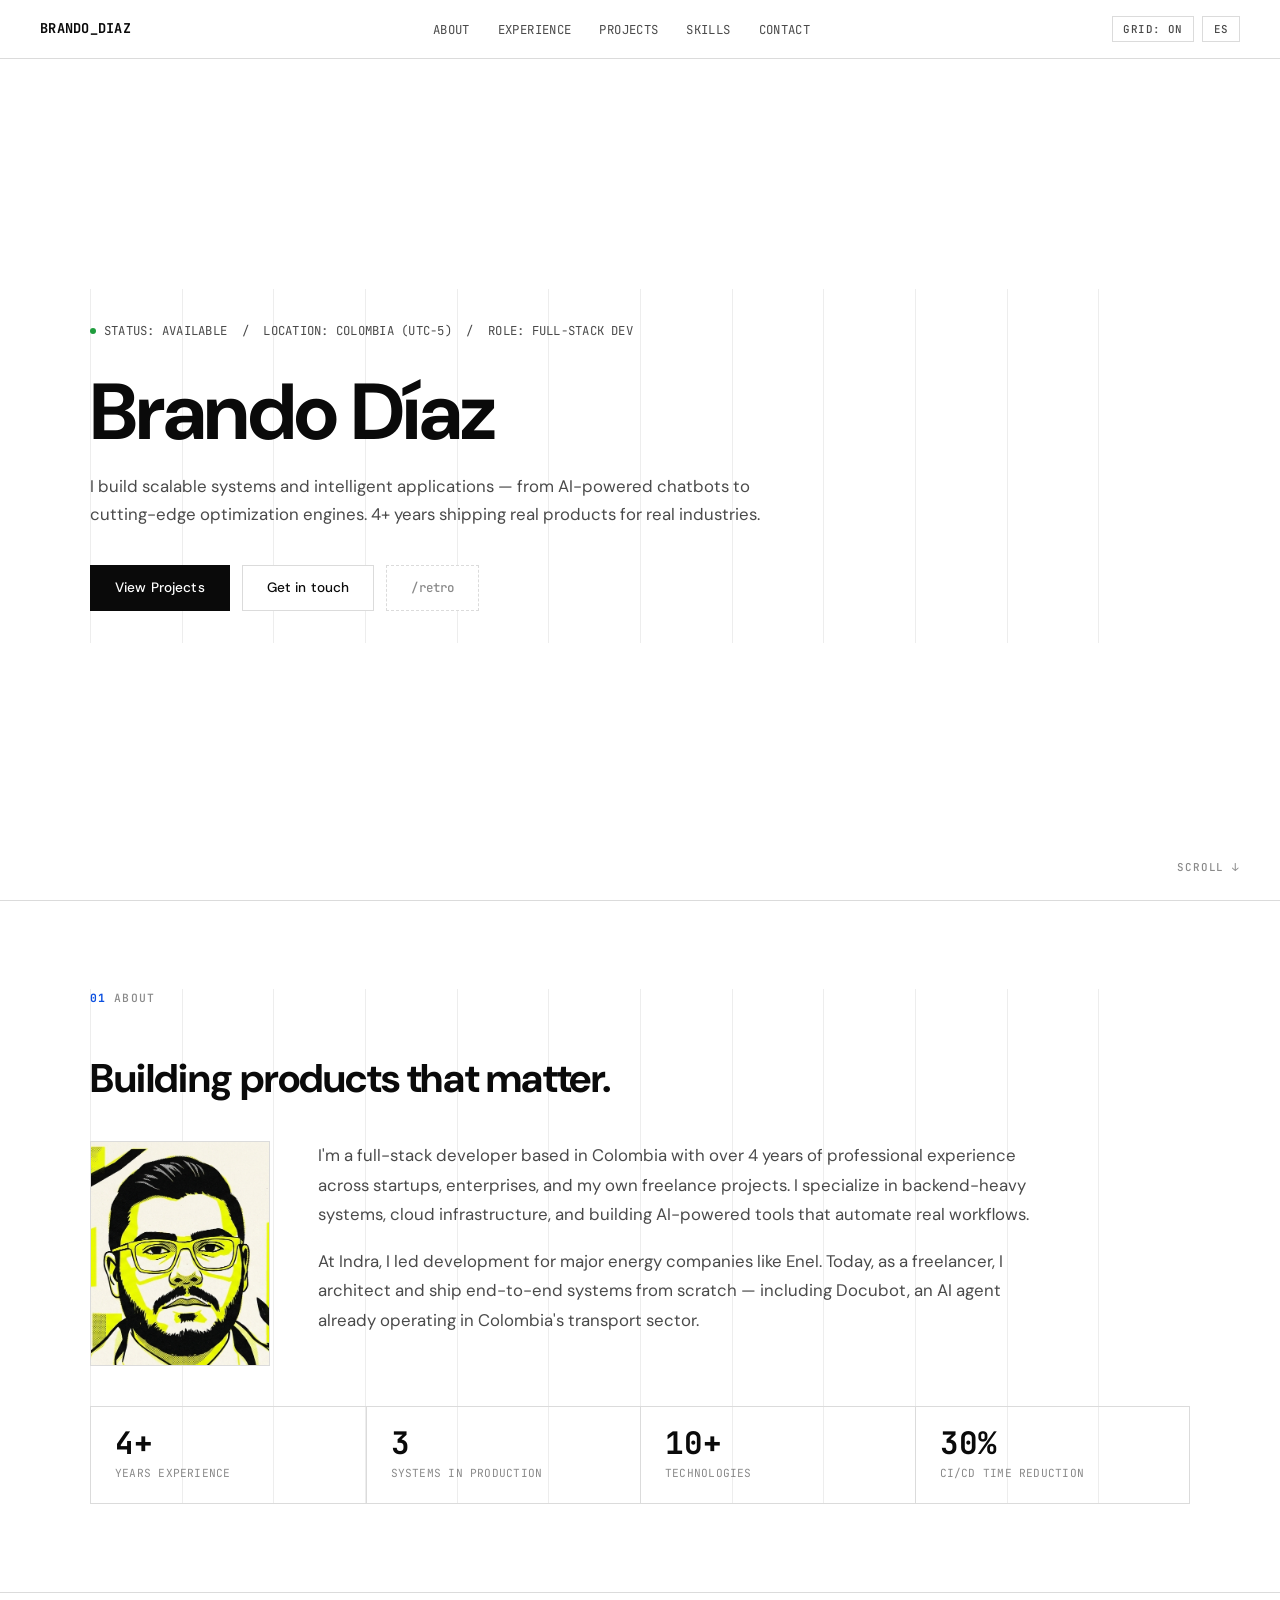
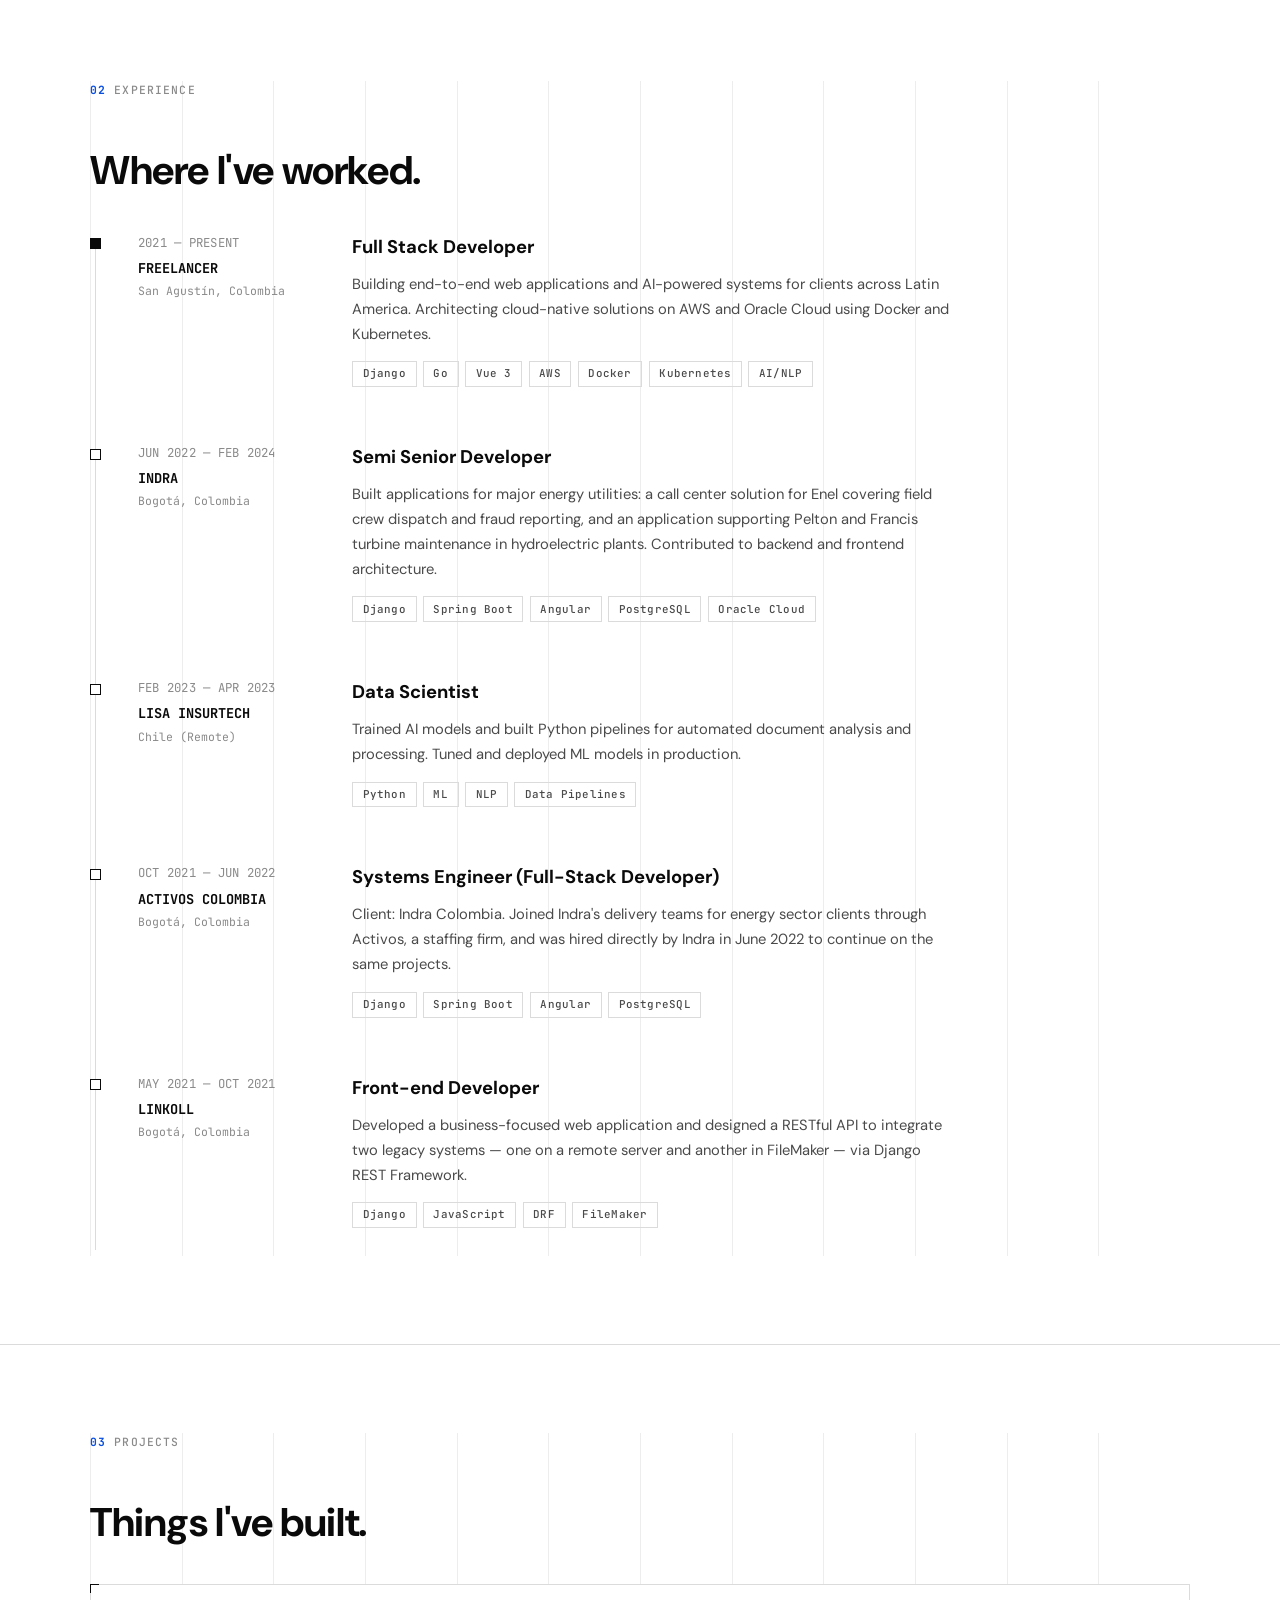
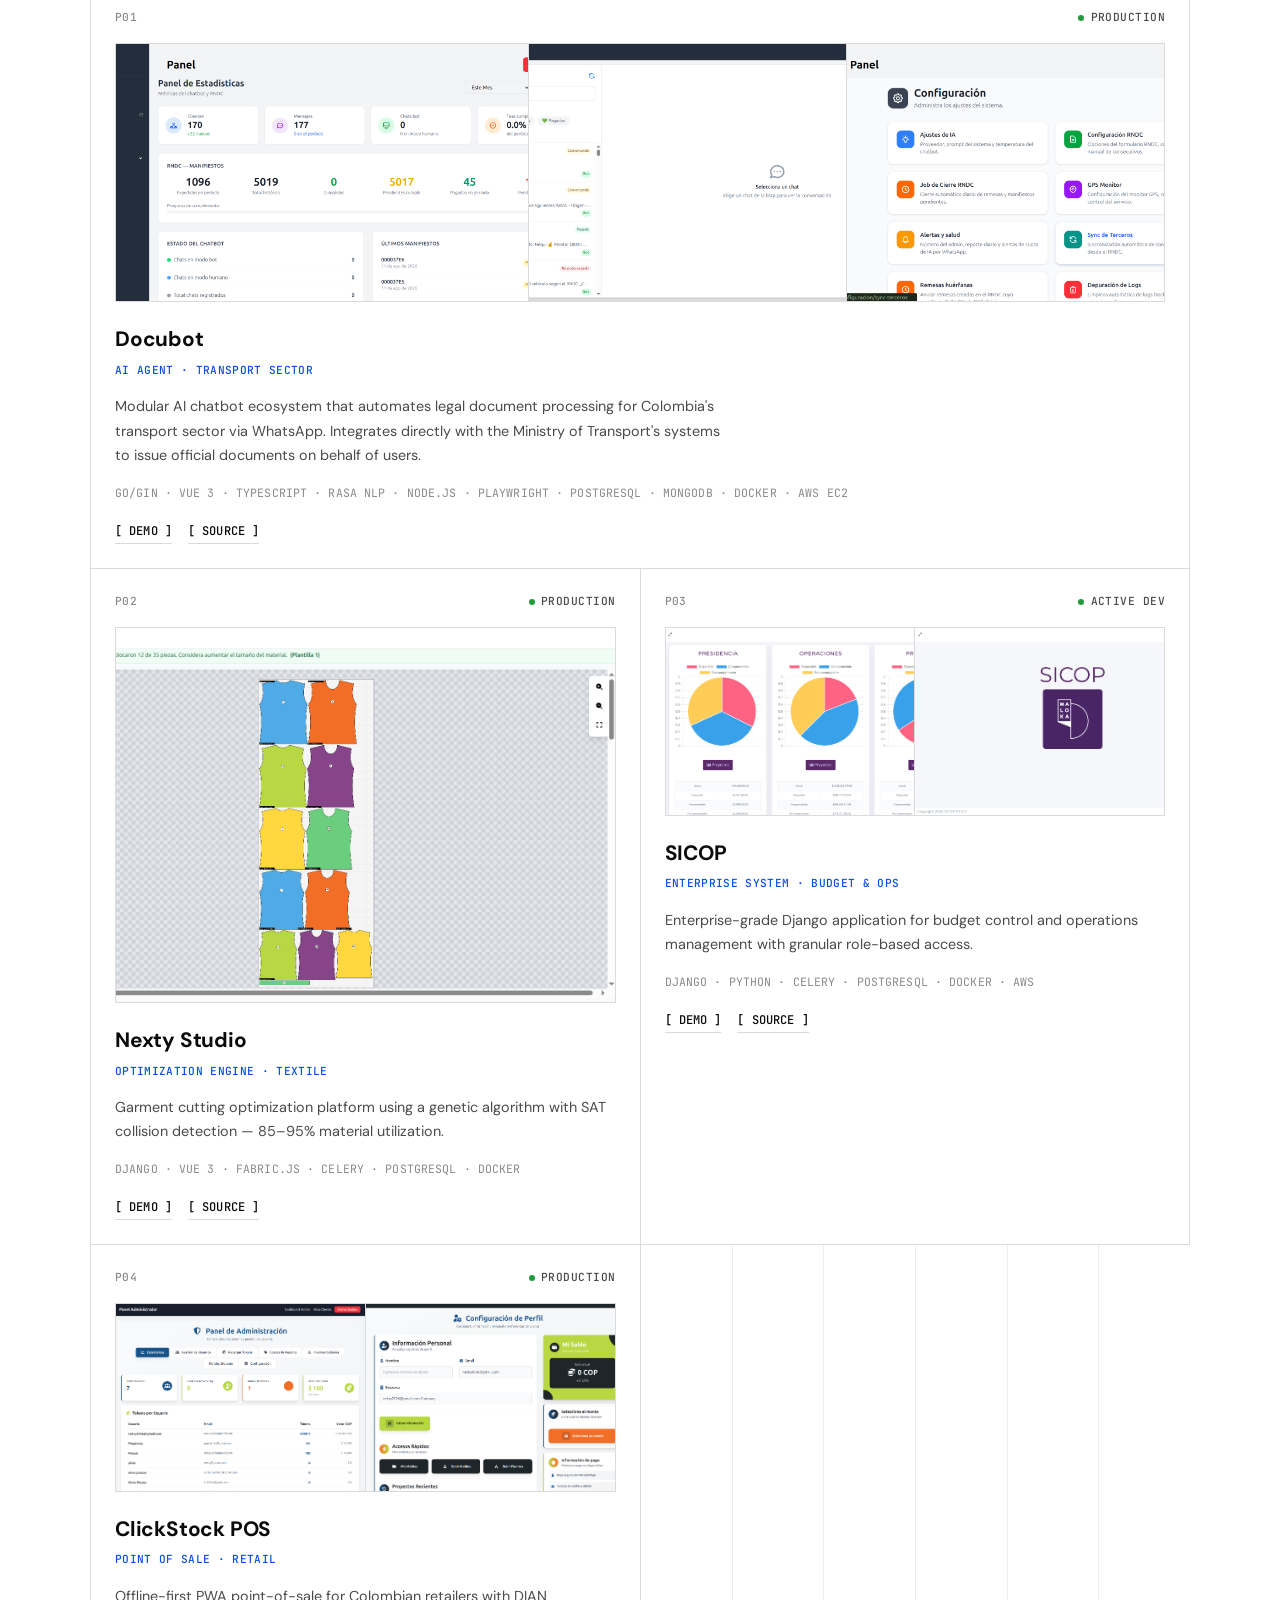
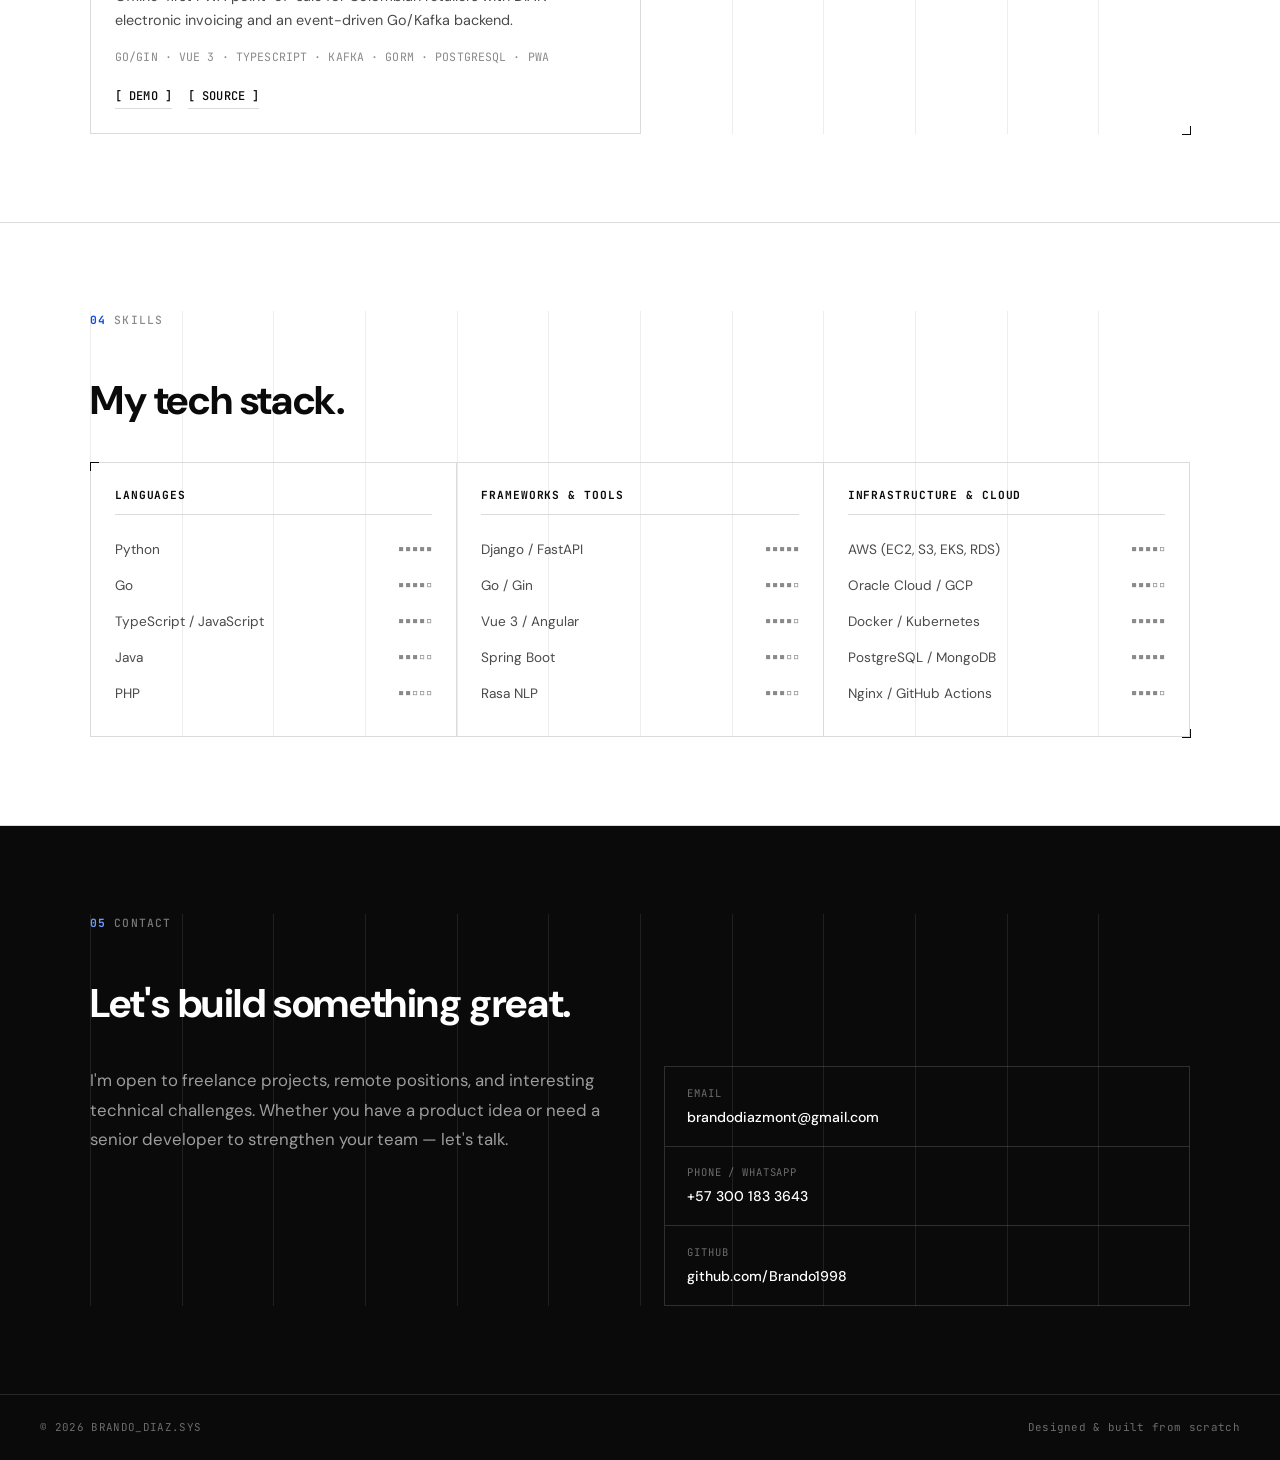
==== index.html @ c34c4bd2 "fix: corregir experiencia laboral segun certificados Indra figuraba como "Senior Developer, NOV 2021" ====
<!DOCTYPE html>
<html lang="en">
<head>
<meta charset="UTF-8"/>
<meta name="viewport" content="width=device-width, initial-scale=1.0"/>
<title>Brando Díaz — Full Stack Developer</title>
<link rel="preconnect" href="https://fonts.googleapis.com"/>
<link rel="preconnect" href="https://fonts.gstatic.com" crossorigin/>
<link href="https://fonts.googleapis.com/css2?family=JetBrains+Mono:wght@400;500;700&family=DM+Sans:wght@400;500;700&display=swap" rel="stylesheet"/>
<link rel="stylesheet" href="css/styles.css"/>
</head>
<body data-lang="en">

<!-- NAV -->
<nav id="navbar">
  <a href="#hero" class="nav-logo">BRANDO_DIAZ</a>
  <ul class="nav-links">
    <li><a href="#about"><span class="en">About</span><span class="es">Sobre mí</span></a></li>
    <li><a href="#experience"><span class="en">Experience</span><span class="es">Experiencia</span></a></li>
    <li><a href="#projects"><span class="en">Projects</span><span class="es">Proyectos</span></a></li>
    <li><a href="#skills"><span class="en">Skills</span><span class="es">Habilidades</span></a></li>
    <li><a href="#contact"><span class="en">Contact</span><span class="es">Contacto</span></a></li>
  </ul>
  <div class="nav-controls">
    <button class="ctrl-btn" id="noiseToggle" type="button" aria-pressed="true">
      <span class="en">GRID: ON</span><span class="es">CUADRÍCULA: ON</span>
    </button>
    <button class="ctrl-btn" id="langToggle" type="button">ES</button>
  </div>
</nav>

<!-- HERO -->
<section id="hero">
  <div class="hero-content">
    <p class="status-line">
      <span class="status-dot"></span>
      <span class="en">STATUS: AVAILABLE&nbsp;&nbsp;/&nbsp;&nbsp;LOCATION: COLOMBIA (UTC-5)&nbsp;&nbsp;/&nbsp;&nbsp;ROLE: FULL-STACK DEV</span>
      <span class="es">ESTADO: DISPONIBLE&nbsp;&nbsp;/&nbsp;&nbsp;UBICACIÓN: COLOMBIA (UTC-5)&nbsp;&nbsp;/&nbsp;&nbsp;ROL: FULL-STACK DEV</span>
    </p>
    <h1 class="hero-name">Brando Díaz</h1>
    <p class="hero-desc">
      <span class="en">I build scalable systems and intelligent applications — from AI-powered chatbots to cutting-edge optimization engines. 4+ years shipping real products for real industries.</span>
      <span class="es">Construyo sistemas escalables y aplicaciones inteligentes — desde chatbots con IA hasta motores de optimización avanzada. Más de 4 años entregando productos reales para industrias reales.</span>
    </p>
    <div class="hero-ctas">
      <a href="#projects" class="btn-primary">
        <span class="en">View Projects</span>
        <span class="es">Ver Proyectos</span>
      </a>
      <a href="#contact" class="btn-secondary">
        <span class="en">Get in touch</span>
        <span class="es">Contáctame</span>
      </a>
      <a href="retro.html" class="btn-ghost">
        <span class="en">/retro</span>
        <span class="es">/retro</span>
      </a>
    </div>
  </div>
  <p class="hero-scroll">
    <span class="en">Scroll ↓</span>
    <span class="es">Bajar ↓</span>
  </p>
</section>

<hr class="divider"/>

<!-- ABOUT -->
<section id="about">
  <div class="section-inner">
    <div class="section-head">
      <p class="section-label"><span class="index-num">01</span><span class="en">About</span><span class="es">Sobre mí</span></p>
    </div>
    <h2 class="section-title" style="margin-bottom:2.5rem">
      <span class="en">Building products that matter.</span>
      <span class="es">Creando productos que importan.</span>
    </h2>
    <div class="about-grid">
      <div class="node-frame bracket-frame">
        <img src="assets/images/me/me-brutalist.png" alt="Brando Díaz"/>
      </div>
      <div class="about-text">
        <p class="en">I'm a full-stack developer based in Colombia with over 4 years of professional experience across startups, enterprises, and my own freelance projects. I specialize in backend-heavy systems, cloud infrastructure, and building AI-powered tools that automate real workflows.</p>
        <p class="es">Soy un desarrollador full-stack basado en Colombia con más de 4 años de experiencia profesional en startups, empresas y proyectos freelance propios. Me especializo en sistemas backend complejos, infraestructura cloud y herramientas con IA que automatizan flujos de trabajo reales.</p>
        <p class="en">At Indra, I led development for major energy companies like Enel. Today, as a freelancer, I architect and ship end-to-end systems from scratch — including Docubot, an AI agent already operating in Colombia's transport sector.</p>
        <p class="es">En Indra, lideré el desarrollo para grandes empresas como Enel. Hoy, como freelancer, diseño y entrego sistemas completos desde cero — incluyendo Docubot, un agente IA ya operando en el sector transporte de Colombia.</p>
      </div>
      <div class="stats-row">
        <div class="stat-tile">
          <div class="stat-num">4+</div>
          <div class="stat-label en">Years experience</div>
          <div class="stat-label es">Años de experiencia</div>
        </div>
        <div class="stat-tile">
          <div class="stat-num">3</div>
          <div class="stat-label en">Systems in production</div>
          <div class="stat-label es">Sistemas en producción</div>
        </div>
        <div class="stat-tile">
          <div class="stat-num">10+</div>
          <div class="stat-label en">Technologies</div>
          <div class="stat-label es">Tecnologías</div>
        </div>
        <div class="stat-tile">
          <div class="stat-num">30%</div>
          <div class="stat-label en">CI/CD time reduction</div>
          <div class="stat-label es">Reducción con CI/CD</div>
        </div>
      </div>
    </div>
  </div>
</section>

<hr class="divider"/>

<!-- EXPERIENCE -->
<section id="experience">
  <div class="section-inner">
    <div class="section-head">
      <p class="section-label"><span class="index-num">02</span><span class="en">Experience</span><span class="es">Experiencia</span></p>
    </div>
    <h2 class="section-title" style="margin-bottom:2.5rem">
      <span class="en">Where I've worked.</span>
      <span class="es">Dónde he trabajado.</span>
    </h2>
    <div class="timeline">

      <div class="timeline-item active">
        <div class="timeline-node"></div>
        <div class="timeline-meta">
          <div class="t-period">2021 — PRESENT</div>
          <div class="t-company">Freelancer</div>
          <div class="t-loc">San Agustín, Colombia</div>
        </div>
        <div class="timeline-body">
          <div class="t-role">Full Stack Developer</div>
          <p class="t-desc en">Building end-to-end web applications and AI-powered systems for clients across Latin America. Architecting cloud-native solutions on AWS and Oracle Cloud using Docker and Kubernetes.</p>
          <p class="t-desc es">Construcción de aplicaciones web y sistemas con IA para clientes en Latinoamérica. Diseño de soluciones cloud-native en AWS y Oracle Cloud con Docker y Kubernetes.</p>
          <div class="t-tags">
            <span class="tag">Django</span><span class="tag">Go</span><span class="tag">Vue 3</span><span class="tag">AWS</span><span class="tag">Docker</span><span class="tag">Kubernetes</span><span class="tag">AI/NLP</span>
          </div>
        </div>
      </div>

      <div class="timeline-item">
        <div class="timeline-node"></div>
        <div class="timeline-meta">
          <div class="t-period">JUN 2022 — FEB 2024</div>
          <div class="t-company">Indra</div>
          <div class="t-loc">Bogotá, Colombia</div>
        </div>
        <div class="timeline-body">
          <div class="t-role">Semi Senior Developer</div>
          <p class="t-desc en">Built applications for major energy utilities: a call center solution for Enel covering field crew dispatch and fraud reporting, and an application supporting Pelton and Francis turbine maintenance in hydroelectric plants. Contributed to backend and frontend architecture.</p>
          <p class="t-desc es">Desarrollo de aplicaciones para compañías del sector energético: una solución de call center para Enel con gestión de cuadrillas en campo y reporte de fraudes, y una aplicación de apoyo al mantenimiento de turbinas Pelton y Francis en centrales hidroeléctricas.</p>
          <div class="t-tags">
            <span class="tag">Django</span><span class="tag">Spring Boot</span><span class="tag">Angular</span><span class="tag">PostgreSQL</span><span class="tag">Oracle Cloud</span>
          </div>
        </div>
      </div>

      <div class="timeline-item">
        <div class="timeline-node"></div>
        <div class="timeline-meta">
          <div class="t-period">FEB 2023 — APR 2023</div>
          <div class="t-company">Lisa Insurtech</div>
          <div class="t-loc">Chile (Remote)</div>
        </div>
        <div class="timeline-body">
          <div class="t-role">Data Scientist</div>
          <p class="t-desc en">Trained AI models and built Python pipelines for automated document analysis and processing. Tuned and deployed ML models in production.</p>
          <p class="t-desc es">Entrenamiento de modelos de IA y construcción de pipelines en Python para análisis y procesamiento automático de documentos. Ajuste y despliegue de modelos ML en producción.</p>
          <div class="t-tags">
            <span class="tag">Python</span><span class="tag">ML</span><span class="tag">NLP</span><span class="tag">Data Pipelines</span>
          </div>
        </div>
      </div>

      <div class="timeline-item">
        <div class="timeline-node"></div>
        <div class="timeline-meta">
          <div class="t-period">OCT 2021 — JUN 2022</div>
          <div class="t-company">Activos Colombia</div>
          <div class="t-loc">Bogotá, Colombia</div>
        </div>
        <div class="timeline-body">
          <div class="t-role">Systems Engineer (Full-Stack Developer)</div>
          <p class="t-desc en">Client: Indra Colombia. Joined Indra's delivery teams for energy sector clients through Activos, a staffing firm, and was hired directly by Indra in June 2022 to continue on the same projects.</p>
          <p class="t-desc es">Cliente: Indra Colombia. Entré a los equipos de Indra para clientes del sector energético a través de la temporal Activos, y en junio de 2022 pasé a contrato directo con Indra en los mismos proyectos.</p>
          <div class="t-tags">
            <span class="tag">Django</span><span class="tag">Spring Boot</span><span class="tag">Angular</span><span class="tag">PostgreSQL</span>
          </div>
        </div>
      </div>

      <div class="timeline-item">
        <div class="timeline-node"></div>
        <div class="timeline-meta">
          <div class="t-period">MAY 2021 — OCT 2021</div>
          <div class="t-company">Linkoll</div>
          <div class="t-loc">Bogotá, Colombia</div>
        </div>
        <div class="timeline-body">
          <div class="t-role">Front-end Developer</div>
          <p class="t-desc en">Developed a business-focused web application and designed a RESTful API to integrate two legacy systems — one on a remote server and another in FileMaker — via Django REST Framework.</p>
          <p class="t-desc es">Desarrollo de una aplicación web empresarial y diseño de una API RESTful para integrar dos sistemas legacy — uno en servidor remoto y otro en FileMaker — a través de Django REST Framework.</p>
          <div class="t-tags">
            <span class="tag">Django</span><span class="tag">JavaScript</span><span class="tag">DRF</span><span class="tag">FileMaker</span>
          </div>
        </div>
      </div>

    </div>
  </div>
</section>

<hr class="divider"/>

<!-- PROJECTS -->
<section id="projects">
  <div class="section-inner">
    <div class="section-head">
      <p class="section-label"><span class="index-num">03</span><span class="en">Projects</span><span class="es">Proyectos</span></p>
    </div>
    <h2 class="section-title" style="margin-bottom:2.5rem">
      <span class="en">Things I've built.</span>
      <span class="es">Lo que he construido.</span>
    </h2>

    <div class="node-grid bracket-frame">

      <!-- Docubot -->
      <article class="node-cell node-cell--wide">
        <header class="node-head">
          <span class="node-id">P01</span>
          <span class="node-status"><span class="status-dot"></span><span class="en">PRODUCTION</span><span class="es">EN PRODUCCIÓN</span></span>
        </header>
        <div class="node-media n3">
          <img src="assets/images/projects/docubot-dashboard.png" alt="Docubot admin dashboard" loading="lazy"/>
          <img src="assets/images/projects/docubot-chats.png" alt="Docubot WhatsApp chat center" loading="lazy"/>
          <img src="assets/images/projects/docubot-config.png" alt="Docubot configuration panel" loading="lazy"/>
        </div>
        <h3 class="node-title">Docubot</h3>
        <p class="node-subtitle en">AI Agent · Transport Sector</p>
        <p class="node-subtitle es">Agente IA · Sector Transporte</p>
        <p class="node-desc en">Modular AI chatbot ecosystem that automates legal document processing for Colombia's transport sector via WhatsApp. Integrates directly with the Ministry of Transport's systems to issue official documents on behalf of users.</p>
        <p class="node-desc es">Ecosistema de chatbot IA modular que automatiza la expedición de documentos legales para el sector transporte de Colombia vía WhatsApp. Se integra directamente con los sistemas del Ministerio de Transporte.</p>
        <p class="node-stack">GO/GIN · VUE 3 · TYPESCRIPT · RASA NLP · NODE.JS · PLAYWRIGHT · POSTGRESQL · MONGODB · DOCKER · AWS EC2</p>
        <div class="node-links">
          <a href="https://sotranscolombianos.com.co/chat" target="_blank" rel="noopener" class="node-link"><span class="en">[ DEMO ]</span><span class="es">[ VER EN VIVO ]</span></a>
          <a href="https://github.com/Brando1998/Docubot" target="_blank" rel="noopener" class="node-link">[ SOURCE ]</a>
        </div>
      </article>

      <!-- Nexty Studio -->
      <article class="node-cell">
        <header class="node-head">
          <span class="node-id">P02</span>
          <span class="node-status"><span class="status-dot"></span><span class="en">PRODUCTION</span><span class="es">EN PRODUCCIÓN</span></span>
        </header>
        <div class="node-media n1">
          <img src="assets/images/projects/nesting-app.png" alt="Nexty Studio nesting editor" loading="lazy"/>
        </div>
        <h3 class="node-title">Nexty Studio</h3>
        <p class="node-subtitle en">Optimization Engine · Textile</p>
        <p class="node-subtitle es">Motor de Optimización · Textil</p>
        <p class="node-desc en">Garment cutting optimization platform using a genetic algorithm with SAT collision detection — 85–95% material utilization.</p>
        <p class="node-desc es">Plataforma de optimización de corte textil con algoritmo genético y detección de colisiones SAT — 85–95% de utilización del material.</p>
        <p class="node-stack">DJANGO · VUE 3 · FABRIC.JS · CELERY · POSTGRESQL · DOCKER</p>
        <div class="node-links">
          <a href="https://nexty.my/" target="_blank" rel="noopener" class="node-link"><span class="en">[ DEMO ]</span><span class="es">[ VER EN VIVO ]</span></a>
          <a href="https://github.com/Brando1998/nesting-app" target="_blank" rel="noopener" class="node-link">[ SOURCE ]</a>
        </div>
      </article>

      <!-- SICOP -->
      <article class="node-cell">
        <header class="node-head">
          <span class="node-id">P03</span>
          <span class="node-status"><span class="status-dot"></span><span class="en">ACTIVE DEV</span><span class="es">EN DESARROLLO</span></span>
        </header>
        <div class="node-media n2">
          <img src="assets/images/projects/sicop-budget.png" alt="SICOP budget dashboard with charts" loading="lazy"/>
          <img src="assets/images/projects/sicop-login.png" alt="SICOP landing screen" loading="lazy"/>
        </div>
        <h3 class="node-title">SICOP</h3>
        <p class="node-subtitle en">Enterprise System · Budget &amp; Ops</p>
        <p class="node-subtitle es">Sistema Empresarial · Presupuesto</p>
        <p class="node-desc en">Enterprise-grade Django application for budget control and operations management with granular role-based access.</p>
        <p class="node-desc es">Aplicación Django empresarial para control presupuestal y gestión operativa con permisos granulares por rol.</p>
        <p class="node-stack">DJANGO · PYTHON · CELERY · POSTGRESQL · DOCKER · AWS</p>
        <div class="node-links">
          <a href="https://presupuesto.maloka.org/es/" target="_blank" rel="noopener" class="node-link"><span class="en">[ DEMO ]</span><span class="es">[ VER EN VIVO ]</span></a>
          <a href="https://github.com/Brando1998/maloka-sicop-me" target="_blank" rel="noopener" class="node-link">[ SOURCE ]</a>
        </div>
      </article>

      <!-- ClickStock POS -->
      <article class="node-cell">
        <header class="node-head">
          <span class="node-id">P04</span>
          <span class="node-status"><span class="status-dot"></span><span class="en">PRODUCTION</span><span class="es">EN PRODUCCIÓN</span></span>
        </header>
        <div class="node-media n2">
          <img src="assets/images/projects/clickstock-admin.png" alt="ClickStock POS admin panel" loading="lazy"/>
          <img src="assets/images/projects/clickstock-profile.png" alt="ClickStock POS profile settings" loading="lazy"/>
        </div>
        <h3 class="node-title">ClickStock POS</h3>
        <p class="node-subtitle en">Point of Sale · Retail</p>
        <p class="node-subtitle es">Punto de Venta · Retail</p>
        <p class="node-desc en">Offline-first PWA point-of-sale for Colombian retailers with DIAN electronic invoicing and an event-driven Go/Kafka backend.</p>
        <p class="node-desc es">PWA de punto de venta offline-first para comercios colombianos con facturación electrónica DIAN y backend Go/Kafka orientado a eventos.</p>
        <p class="node-stack">GO/GIN · VUE 3 · TYPESCRIPT · KAFKA · GORM · POSTGRESQL · PWA</p>
        <div class="node-links">
          <a href="https://www.clickstock.lat/login" target="_blank" rel="noopener" class="node-link"><span class="en">[ DEMO ]</span><span class="es">[ VER EN VIVO ]</span></a>
          <a href="https://github.com/Brando1998/pos" target="_blank" rel="noopener" class="node-link">[ SOURCE ]</a>
        </div>
      </article>

    </div>
  </div>
</section>

<hr class="divider"/>

<!-- SKILLS -->
<section id="skills">
  <div class="section-inner">
    <div class="section-head">
      <p class="section-label"><span class="index-num">04</span><span class="en">Skills</span><span class="es">Habilidades</span></p>
    </div>
    <h2 class="section-title" style="margin-bottom:2.5rem">
      <span class="en">My tech stack.</span>
      <span class="es">Mi stack técnico.</span>
    </h2>
    <div class="skills-table bracket-frame">
      <div class="skills-col">
        <div class="col-head"><span class="en">Languages</span><span class="es">Lenguajes</span></div>
        <div class="skill-row"><span>Python</span><span class="skill-level">▪▪▪▪▪</span></div>
        <div class="skill-row"><span>Go</span><span class="skill-level">▪▪▪▪▫</span></div>
        <div class="skill-row"><span>TypeScript / JavaScript</span><span class="skill-level">▪▪▪▪▫</span></div>
        <div class="skill-row"><span>Java</span><span class="skill-level">▪▪▪▫▫</span></div>
        <div class="skill-row"><span>PHP</span><span class="skill-level">▪▪▫▫▫</span></div>
      </div>
      <div class="skills-col">
        <div class="col-head"><span class="en">Frameworks &amp; Tools</span><span class="es">Frameworks y Herramientas</span></div>
        <div class="skill-row"><span>Django / FastAPI</span><span class="skill-level">▪▪▪▪▪</span></div>
        <div class="skill-row"><span>Go / Gin</span><span class="skill-level">▪▪▪▪▫</span></div>
        <div class="skill-row"><span>Vue 3 / Angular</span><span class="skill-level">▪▪▪▪▫</span></div>
        <div class="skill-row"><span>Spring Boot</span><span class="skill-level">▪▪▪▫▫</span></div>
        <div class="skill-row"><span>Rasa NLP</span><span class="skill-level">▪▪▪▫▫</span></div>
      </div>
      <div class="skills-col">
        <div class="col-head"><span class="en">Infrastructure &amp; Cloud</span><span class="es">Infraestructura y Cloud</span></div>
        <div class="skill-row"><span>AWS (EC2, S3, EKS, RDS)</span><span class="skill-level">▪▪▪▪▫</span></div>
        <div class="skill-row"><span>Oracle Cloud / GCP</span><span class="skill-level">▪▪▪▫▫</span></div>
        <div class="skill-row"><span>Docker / Kubernetes</span><span class="skill-level">▪▪▪▪▪</span></div>
        <div class="skill-row"><span>PostgreSQL / MongoDB</span><span class="skill-level">▪▪▪▪▪</span></div>
        <div class="skill-row"><span>Nginx / GitHub Actions</span><span class="skill-level">▪▪▪▪▫</span></div>
      </div>
    </div>
  </div>
</section>

<hr class="divider"/>

<!-- CONTACT -->
<section id="contact">
  <div class="section-inner">
    <div class="section-head">
      <p class="section-label"><span class="index-num">05</span><span class="en">Contact</span><span class="es">Contacto</span></p>
    </div>
    <h2 class="section-title" style="margin-bottom:2.5rem">
      <span class="en">Let's build something great.</span>
      <span class="es">Construyamos algo grande.</span>
    </h2>
    <div class="contact-grid">
      <p class="contact-text">
        <span class="en">I'm open to freelance projects, remote positions, and interesting technical challenges. Whether you have a product idea or need a senior developer to strengthen your team — let's talk.</span>
        <span class="es">Estoy disponible para proyectos freelance, posiciones remotas y retos técnicos interesantes. Ya sea que tengas una idea de producto o necesites un desarrollador senior para fortalecer tu equipo — hablemos.</span>
      </p>
      <div class="contact-links">
        <a href="mailto:brandodiazmont@gmail.com" class="contact-link" data-confirm-en="Opening mail client..." data-confirm-es="Abriendo cliente de correo...">
          <div>
            <div class="contact-link-label">Email</div>
            <div class="contact-link-val">brandodiazmont@gmail.com</div>
          </div>
          <div class="contact-link-status"></div>
        </a>
        <a href="tel:+573001833643" class="contact-link" data-confirm-en="Opening dialer..." data-confirm-es="Abriendo marcador...">
          <div>
            <div class="contact-link-label"><span class="en">Phone / WhatsApp</span><span class="es">Teléfono / WhatsApp</span></div>
            <div class="contact-link-val">+57 300 183 3643</div>
          </div>
          <div class="contact-link-status"></div>
        </a>
        <a href="https://github.com/Brando1998" target="_blank" rel="noopener" class="contact-link" data-confirm-en="Opening GitHub..." data-confirm-es="Abriendo GitHub...">
          <div>
            <div class="contact-link-label">GitHub</div>
            <div class="contact-link-val">github.com/Brando1998</div>
          </div>
          <div class="contact-link-status"></div>
        </a>
      </div>
    </div>
  </div>
</section>

<footer>
  <p>© 2026 BRANDO_DIAZ.SYS</p>
  <p class="en">Designed &amp; built from scratch</p>
  <p class="es">Diseñado y construido desde cero</p>
</footer>

<script src="js/main.js"></script>
</body>
</html>
---- css/styles.css ----
*,*::before,*::after{box-sizing:border-box;margin:0;padding:0}

:root{
  --bg:#FFFFFF;
  --ink:#0A0A0A;
  --ink2:#4A4A4A;
  --ink3:#8A8A8A;
  --border:#DBDBDB;
  --grid-line:#EDEDED;
  --accent:#0B4FE0;
  --accent-dim:rgba(11,79,224,.07);
  --status:#1F9D3D;
  --sans:'DM Sans',system-ui,sans-serif;
  --mono:'JetBrains Mono','IBM Plex Mono',ui-monospace,monospace;
  --max:1100px;
  --ease:cubic-bezier(.4,0,.2,1);

  --fs-hero:clamp(2.5rem,1.6rem + 4.2vw,5.25rem);
  --fs-h2:clamp(1.6rem,1.3rem + 1.6vw,2.5rem);
  --fs-body:clamp(0.95rem,0.9rem + 0.2vw,1.05rem);
  --fs-label:clamp(0.66rem,0.63rem + 0.1vw,0.72rem);
  --fs-mono:clamp(0.72rem,0.69rem + 0.1vw,0.82rem);
}

html{scroll-behavior:smooth;font-size:16px}
body{background:var(--bg);color:var(--ink);font-family:var(--sans);font-weight:400;line-height:1.6;overflow-x:hidden}

/* ─── LANG TOGGLE ─── */
[data-lang="es"] .en{display:none}
[data-lang="en"] .es{display:none}

/* ─── STRUCTURAL GRID (toggleable) ─── */
.section-inner,.hero-content{
  background-image:repeating-linear-gradient(90deg,var(--grid-line) 0 1px,transparent 1px calc(100%/12));
}
#contact .section-inner{
  background-image:repeating-linear-gradient(90deg,rgba(255,255,255,.09) 0 1px,transparent 1px calc(100%/12));
}
[data-noise="off"] .section-inner,[data-noise="off"] .hero-content{background-image:none}

.bracket-frame{position:relative}
.bracket-frame::before,.bracket-frame::after{
  content:'';position:absolute;width:9px;height:9px;pointer-events:none;
}
.bracket-frame::before{top:-1px;left:-1px;border-top:1px solid var(--ink);border-left:1px solid var(--ink)}
.bracket-frame::after{bottom:-1px;right:-1px;border-bottom:1px solid var(--ink);border-right:1px solid var(--ink)}

/* ─── NAV ─── */
nav{
  position:fixed;top:0;left:0;right:0;z-index:100;
  display:flex;align-items:center;justify-content:space-between;
  padding:1rem 2.5rem;
  background:rgba(255,255,255,.92);backdrop-filter:blur(8px);
  border-bottom:1px solid var(--border);
}
.nav-logo{font-family:var(--mono);font-weight:700;font-size:.85rem;color:var(--ink);text-decoration:none;letter-spacing:.02em}
.nav-links{display:flex;gap:1.75rem;align-items:center;list-style:none}
.nav-links a{font-family:var(--mono);font-size:var(--fs-mono);font-weight:400;color:var(--ink2);text-decoration:none;letter-spacing:.03em;text-transform:uppercase;border-bottom:1px solid transparent;padding-bottom:.15rem;transition:border-color .15s,color .15s}
.nav-links a:hover{color:var(--ink);border-color:var(--accent)}
.nav-controls{display:flex;gap:.5rem;align-items:center}
.ctrl-btn{
  font-family:var(--mono);font-size:.68rem;font-weight:500;letter-spacing:.04em;text-transform:uppercase;
  border:1px solid var(--border);border-radius:0;padding:.32rem .65rem;
  background:var(--bg);color:var(--ink2);cursor:pointer;transition:border-color .15s,color .15s;
}
.ctrl-btn:hover{border-color:var(--ink);color:var(--ink)}
.ctrl-btn[aria-pressed="false"]{color:var(--ink3)}

/* ─── STATUS LINE ─── */
.status-dot{display:inline-block;width:6px;height:6px;border-radius:50%;background:var(--status);flex-shrink:0}
.status-line{
  display:flex;align-items:center;gap:.5rem;
  font-family:var(--mono);font-size:var(--fs-mono);color:var(--ink2);letter-spacing:.02em;
  margin-bottom:2rem;flex-wrap:wrap;
}

/* ─── HERO ─── */
#hero{min-height:100vh;display:flex;flex-direction:column;justify-content:center;padding:6rem 2.5rem 4rem;position:relative}
.hero-content{position:relative;max-width:var(--max);margin:0 auto;width:100%;padding:2rem 0}
.hero-name{
  font-family:var(--sans);font-size:var(--fs-hero);font-weight:700;
  line-height:1.0;letter-spacing:-.02em;color:var(--ink);margin-bottom:1.25rem;
}
.hero-desc{
  font-size:var(--fs-body);font-weight:400;color:var(--ink2);
  max-width:56ch;line-height:1.7;margin-bottom:2.25rem;
}
.hero-ctas{display:flex;gap:.75rem;flex-wrap:wrap}
.btn-primary{
  display:inline-flex;align-items:center;gap:.5rem;
  background:var(--ink);color:var(--bg);border:1px solid var(--ink);border-radius:0;
  padding:.7rem 1.5rem;font-size:.85rem;font-weight:500;text-decoration:none;letter-spacing:.01em;
  transition:background .15s,color .15s;
}
.btn-primary:hover{background:var(--bg);color:var(--ink)}
.btn-secondary{
  display:inline-flex;align-items:center;gap:.5rem;
  background:var(--bg);border:1px solid var(--border);color:var(--ink);border-radius:0;
  padding:.7rem 1.5rem;font-size:.85rem;font-weight:500;text-decoration:none;letter-spacing:.01em;
  transition:border-color .15s,background .15s;
}
.btn-secondary:hover{border-color:var(--ink);background:var(--accent-dim)}
.btn-ghost{
  display:inline-flex;align-items:center;gap:.5rem;
  background:var(--bg);border:1px dashed var(--border);color:var(--ink3);border-radius:0;
  padding:.7rem 1.5rem;font-family:var(--mono);font-size:.78rem;font-weight:500;text-decoration:none;letter-spacing:.01em;
  transition:border-color .15s,color .15s;
}
.btn-ghost:hover{border-color:var(--ink2);color:var(--ink)}
.hero-scroll{
  position:absolute;bottom:1.5rem;right:2.5rem;
  font-family:var(--mono);font-size:.68rem;font-weight:500;letter-spacing:.08em;text-transform:uppercase;color:var(--ink3);
}

/* ─── SECTION COMMON ─── */
section{padding:5.5rem 2.5rem;position:relative}
.section-inner{max-width:var(--max);margin:0 auto;position:relative}
.section-head{display:flex;align-items:baseline;gap:1rem;margin-bottom:3rem;flex-wrap:wrap}
.section-label{
  font-family:var(--mono);font-size:var(--fs-label);font-weight:500;letter-spacing:.1em;text-transform:uppercase;
  color:var(--ink3);display:flex;align-items:baseline;gap:.5rem;
}
.index-num{color:var(--accent);font-weight:700}
.section-title{
  font-family:var(--sans);font-size:var(--fs-h2);font-weight:700;
  letter-spacing:-.01em;color:var(--ink);line-height:1.15;
}
.divider{border:none;border-top:1px solid var(--border);margin:0}

/* ─── ABOUT ─── */
.about-grid{display:grid;grid-template-columns:180px 1fr;gap:2.5rem 3rem;align-items:start}
.node-frame{border:1px solid var(--border);overflow:hidden;background:var(--bg);aspect-ratio:4/5}
.node-frame img{display:block;width:100%;height:100%;object-fit:cover}
.about-text{font-size:var(--fs-body);font-weight:400;color:var(--ink2);line-height:1.75;max-width:60ch;grid-column:2}
.about-text p+p{margin-top:1.1rem}
.stats-row{grid-column:1/-1;display:grid;grid-template-columns:repeat(4,1fr);border:1px solid var(--border)}
.stat-tile{padding:1.25rem 1.5rem;border-left:1px solid var(--border)}
.stat-tile:first-child{border-left:none}
.stat-num{font-family:var(--mono);font-size:clamp(1.5rem,1.3rem + 0.8vw,2rem);font-weight:700;color:var(--ink);line-height:1}
.stat-label{font-family:var(--mono);font-size:.7rem;font-weight:400;color:var(--ink3);margin-top:.4rem;letter-spacing:.02em;text-transform:uppercase}

/* ─── EXPERIENCE TIMELINE ─── */
.timeline{position:relative}
.timeline::before{content:'';position:absolute;left:5px;top:6px;bottom:6px;width:1px;background:var(--border)}
.timeline-item{display:grid;grid-template-columns:24px 190px 1fr;gap:1.5rem;padding:1.75rem 0;position:relative}
.timeline-item:first-child{padding-top:0}
.timeline-node{width:11px;height:11px;border:1px solid var(--ink);background:var(--bg);margin-top:.35rem;position:relative;z-index:1}
.timeline-item.active .timeline-node{background:var(--ink)}
.t-period{font-family:var(--mono);font-size:var(--fs-mono);color:var(--ink3);letter-spacing:.02em}
.t-company{font-family:var(--mono);font-size:.85rem;font-weight:700;color:var(--ink);margin-top:.35rem;text-transform:uppercase}
.t-loc{font-family:var(--mono);font-size:.72rem;color:var(--ink3);margin-top:.15rem}
.t-role{font-family:var(--sans);font-size:1.15rem;font-weight:700;color:var(--ink);margin-bottom:.6rem}
.t-desc{font-size:.92rem;font-weight:400;color:var(--ink2);line-height:1.7;max-width:60ch}
.t-tags{display:flex;flex-wrap:wrap;gap:.4rem;margin-top:.9rem}
.tag{font-family:var(--mono);font-size:.68rem;font-weight:500;letter-spacing:.02em;padding:.2rem .6rem;border:1px solid var(--border);color:var(--ink2)}

/* ─── SHARED-BORDER NODE GRID (PROJECTS) ─── */
.node-grid{display:grid;grid-template-columns:1fr 1fr;margin-top:1px;margin-left:1px}
.node-cell{border:1px solid var(--border);margin-top:-1px;margin-left:-1px;padding:1.5rem;background:var(--bg);display:flex;flex-direction:column}
.node-cell--wide{grid-column:span 2}
.node-head{display:flex;align-items:center;justify-content:space-between;margin-bottom:1rem;font-family:var(--mono);font-size:.7rem;letter-spacing:.04em}
.node-id{color:var(--ink3);font-weight:500}
.node-status{display:flex;align-items:center;gap:.4rem;color:var(--ink2);text-transform:uppercase;font-weight:500}
.node-media{display:grid;gap:1px;background:var(--border);border:1px solid var(--border);margin-bottom:1.25rem}
.node-media.n1{grid-template-columns:1fr}
.node-media.n2{grid-template-columns:1fr 1fr}
.node-media.n3{grid-template-columns:1.3fr 1fr 1fr}
.node-media img{display:block;width:100%;height:100%;object-fit:cover;object-position:top;background:var(--bg);aspect-ratio:4/3}
.node-cell--wide .node-media img{aspect-ratio:16/10}
.node-title{font-family:var(--sans);font-size:1.3rem;font-weight:700;color:var(--ink);letter-spacing:-.01em;margin-bottom:.4rem}
.node-subtitle{font-family:var(--mono);font-size:.7rem;font-weight:500;color:var(--accent);margin-bottom:.9rem;letter-spacing:.03em;text-transform:uppercase}
.node-desc{font-size:.9rem;font-weight:400;color:var(--ink2);line-height:1.7;max-width:62ch}
.node-stack{font-family:var(--mono);font-size:.72rem;color:var(--ink3);margin-top:1rem;letter-spacing:.01em;line-height:1.6}
.node-links{display:flex;gap:1rem;flex-wrap:wrap;margin-top:1.25rem}
.node-link{font-family:var(--mono);font-size:.75rem;font-weight:500;color:var(--ink);text-decoration:none;letter-spacing:.01em;border-bottom:1px solid var(--border);padding-bottom:.1rem;transition:border-color .15s,color .15s}
.node-link:hover{border-color:var(--ink);color:var(--accent)}

/* ─── SKILLS TABLE ─── */
.skills-table{display:grid;grid-template-columns:repeat(3,1fr);margin-top:1px;margin-left:1px}
.skills-col{border:1px solid var(--border);margin-top:-1px;margin-left:-1px;padding:1.5rem}
.col-head{font-family:var(--mono);font-size:.7rem;font-weight:700;letter-spacing:.08em;text-transform:uppercase;color:var(--ink);margin-bottom:1rem;padding-bottom:.6rem;border-bottom:1px solid var(--border)}
.skill-row{display:flex;align-items:center;justify-content:space-between;gap:.75rem;font-size:.85rem;color:var(--ink2);padding:.45rem 0;font-family:var(--sans)}
.skill-level{font-family:var(--mono);font-size:.85rem;color:var(--ink3);letter-spacing:-1px;flex-shrink:0}

/* ─── CONTACT ─── */
#contact{background:var(--ink);color:var(--bg)}
#contact .section-label{color:rgba(255,255,255,.45)}
#contact .index-num{color:#6E9BFF}
#contact .section-title{color:var(--bg)}
.contact-grid{display:grid;grid-template-columns:1fr 1fr;gap:3rem;align-items:start}
.contact-text{font-size:var(--fs-body);font-weight:400;color:rgba(255,255,255,.6);line-height:1.75;max-width:46ch}
.contact-links{display:flex;flex-direction:column;border:1px solid rgba(255,255,255,.15)}
.contact-link{
  display:flex;align-items:center;justify-content:space-between;gap:1rem;
  padding:1.1rem 1.4rem;border-top:1px solid rgba(255,255,255,.15);
  color:var(--bg);text-decoration:none;font-size:.88rem;position:relative;
  transition:background .15s;
}
.contact-link:first-child{border-top:none}
.contact-link:hover{background:rgba(255,255,255,.04)}
.contact-link-label{font-family:var(--mono);font-size:.66rem;letter-spacing:.08em;text-transform:uppercase;color:rgba(255,255,255,.4);margin-bottom:.25rem}
.contact-link-val{font-weight:500}
.contact-link-status{font-family:var(--mono);font-size:.68rem;color:#6E9BFF;letter-spacing:.02em;opacity:0;transition:opacity .15s}
.contact-link.confirming .contact-link-status{opacity:1}
.contact-link.confirming .contact-link-val{opacity:.4}

/* ─── FOOTER ─── */
footer{
  padding:1.5rem 2.5rem;background:var(--ink);
  border-top:1px solid rgba(255,255,255,.12);
  display:flex;align-items:center;justify-content:space-between;flex-wrap:wrap;gap:.75rem;
}
footer p{font-family:var(--mono);font-size:.68rem;color:rgba(255,255,255,.4);font-weight:400;letter-spacing:.03em}

/* ─── REVEAL (minimal, purposeful — not decorative bounce) ─── */
.reveal{opacity:0;transition:opacity .3s var(--ease)}
.reveal.visible{opacity:1}

@media (prefers-reduced-motion: reduce){
  html{scroll-behavior:auto}
  .reveal{transition:none;opacity:1}
}
[data-noise="off"] *{transition:none!important}

/* ─── RESPONSIVE ─── */
@media(max-width:900px){
  nav{padding:1rem 1.25rem}
  .nav-links{display:none}
  #hero{padding:6rem 1.25rem 3rem}
  section{padding:3.5rem 1.25rem}
  .about-grid{grid-template-columns:120px 1fr}
  .about-text{grid-column:2}
  .stats-row{grid-template-columns:1fr 1fr}
  .stat-tile:nth-child(3){border-left:none}
  .stat-tile{border-bottom:1px solid var(--border)}
  .timeline-item{grid-template-columns:16px 1fr;grid-template-areas:"node meta" "body body"}
  .timeline-item .timeline-meta{grid-area:meta}
  .timeline-item .timeline-body{grid-area:body;margin-top:.75rem}
  .timeline-item .timeline-node{grid-area:node}
  .node-grid{grid-template-columns:1fr}
  .node-cell--wide{grid-column:span 1}
  .node-media.n3{grid-template-columns:1fr 1fr}
  .node-media.n3 img:first-child{grid-column:span 2}
  .skills-table{grid-template-columns:1fr}
  .contact-grid{grid-template-columns:1fr}
  footer{flex-direction:column;align-items:flex-start}
}
@media(max-width:520px){
  .about-grid{grid-template-columns:1fr}
  .node-frame{max-width:140px}
  .node-media.n2,.node-media.n3{grid-template-columns:1fr}
  .node-media.n3 img:first-child{grid-column:span 1}
}
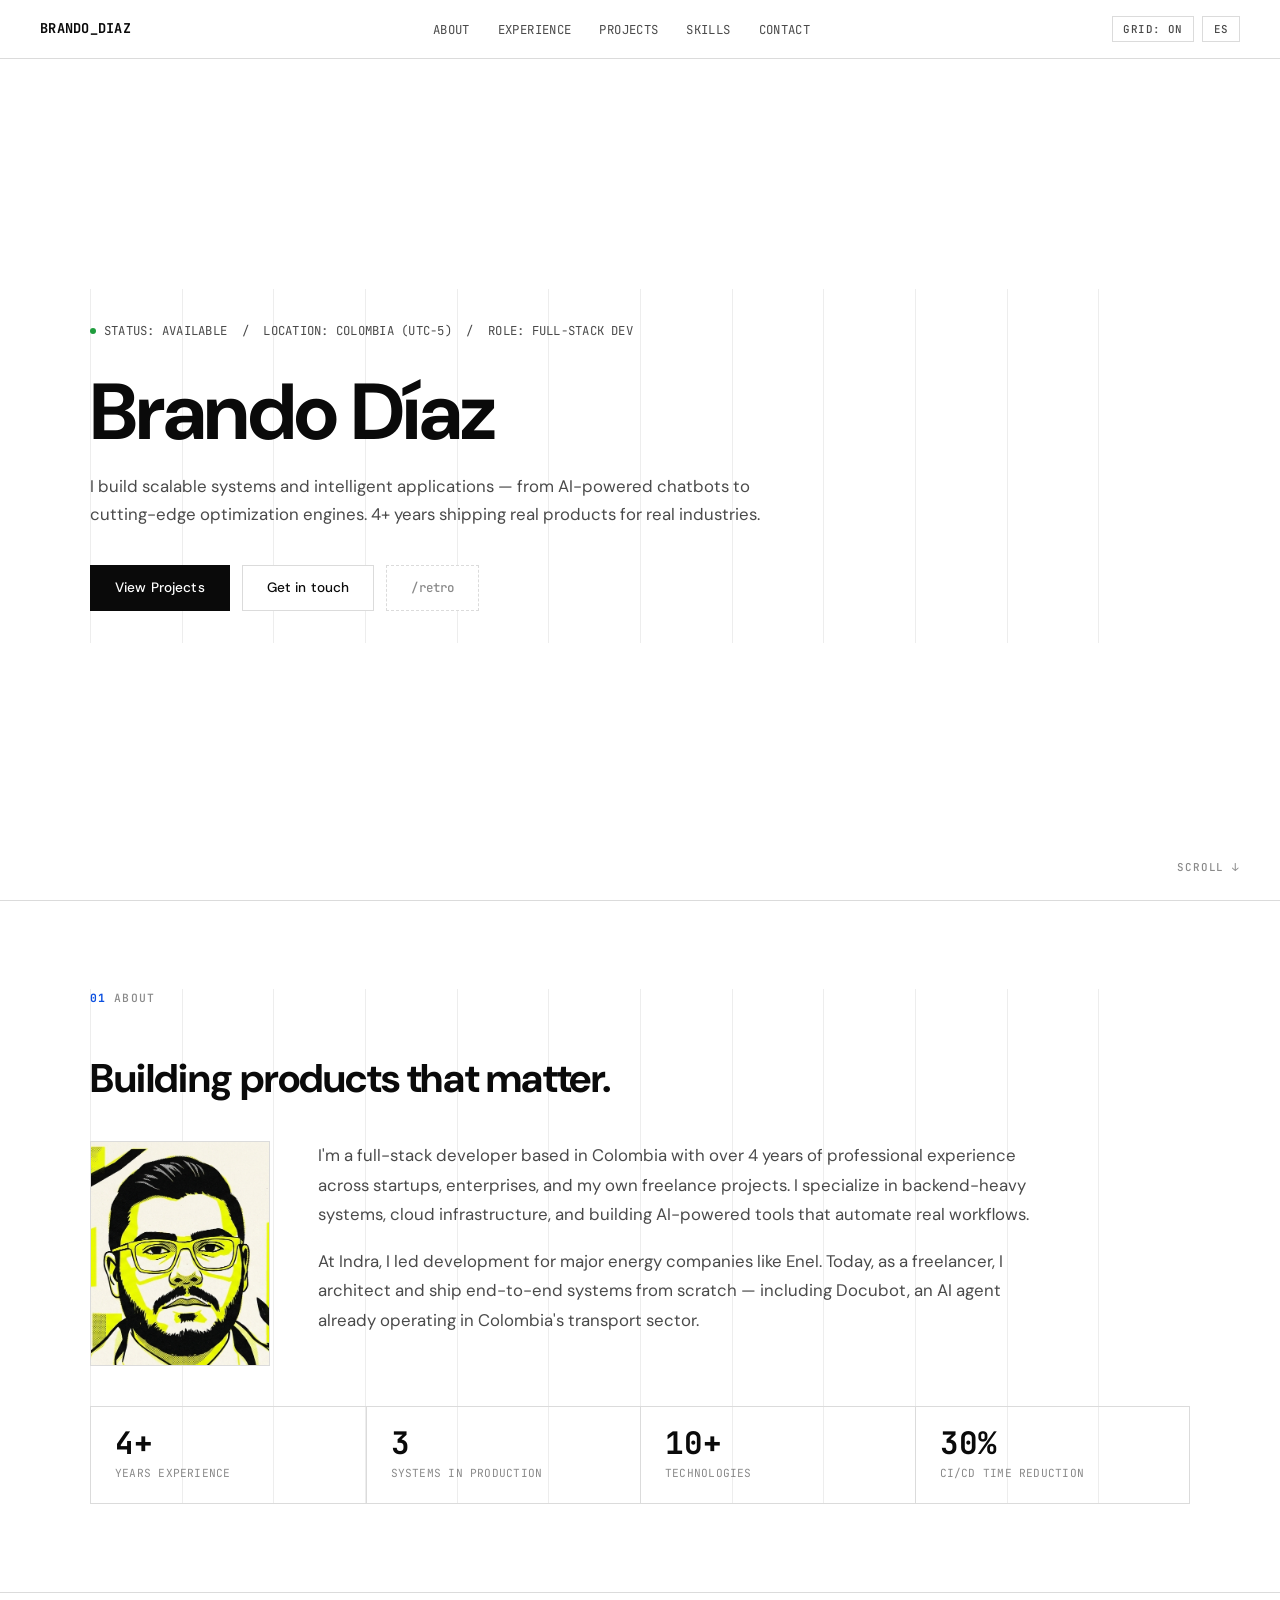
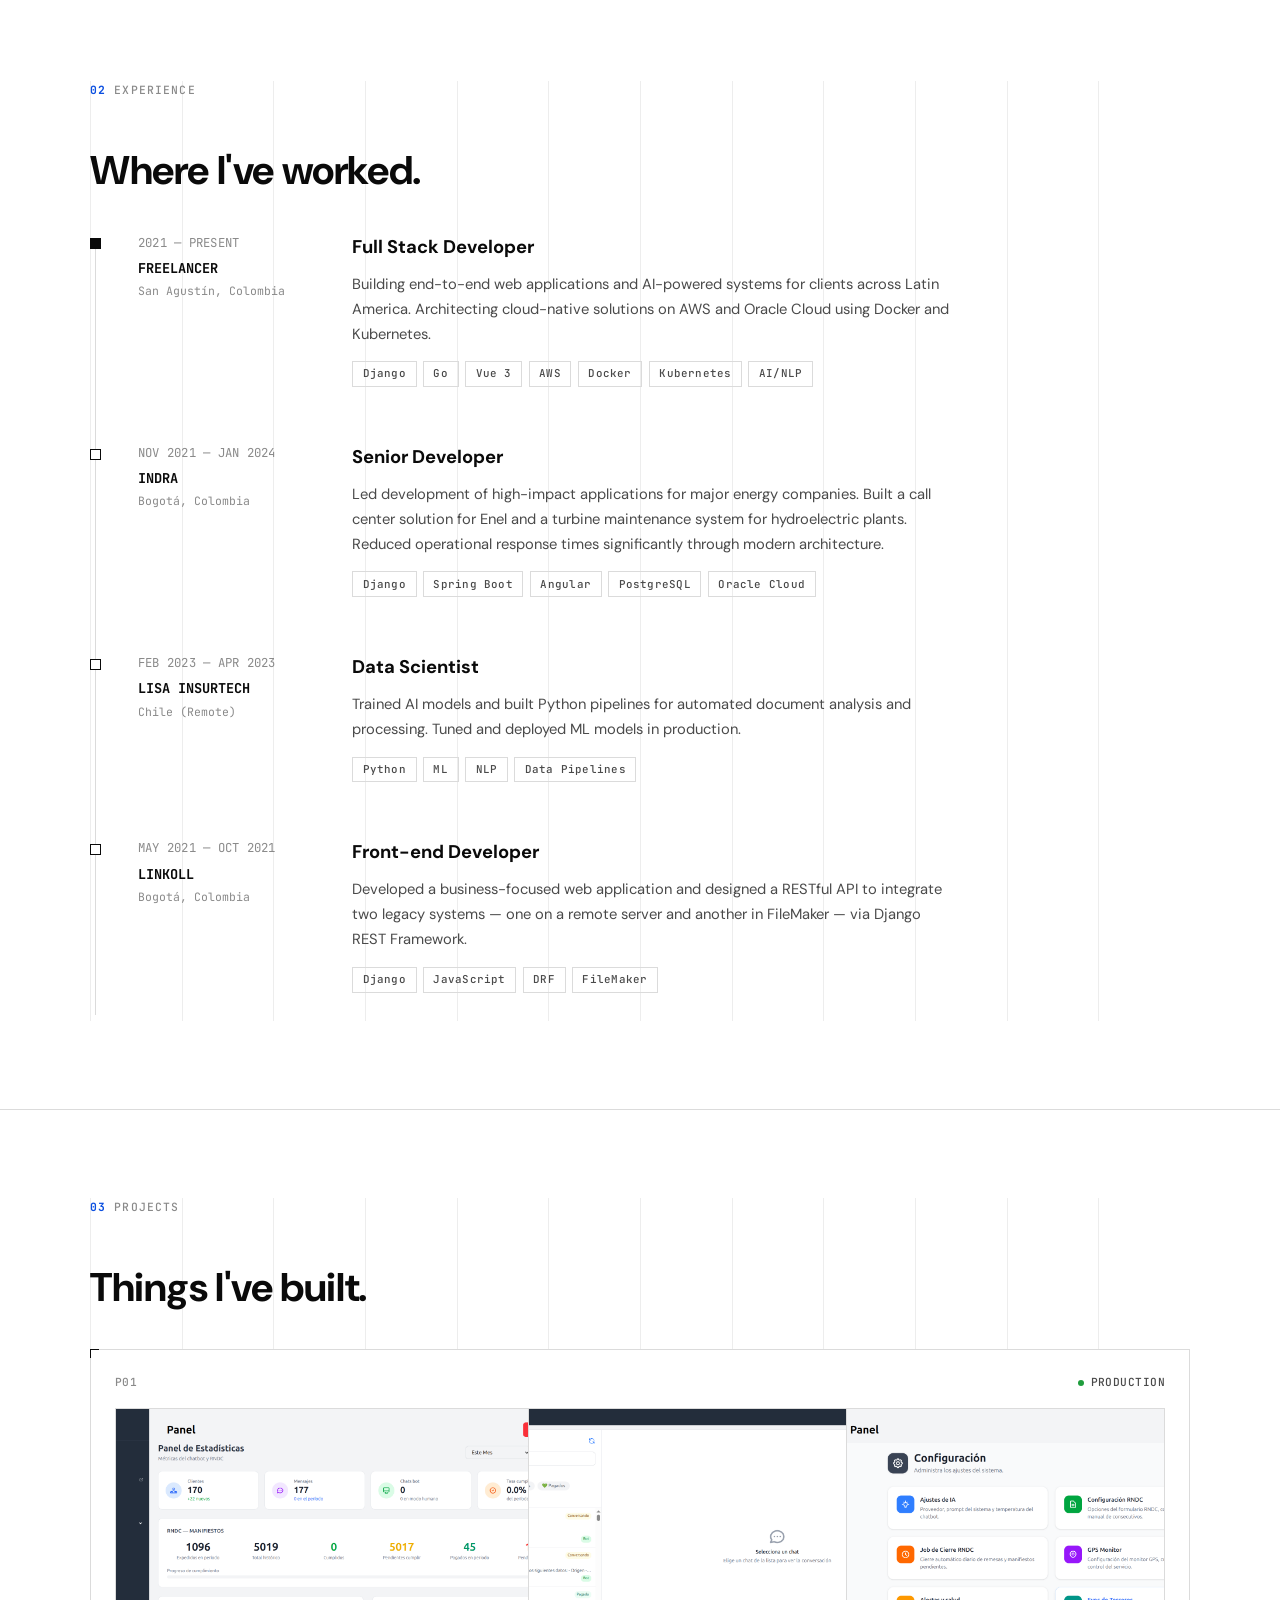
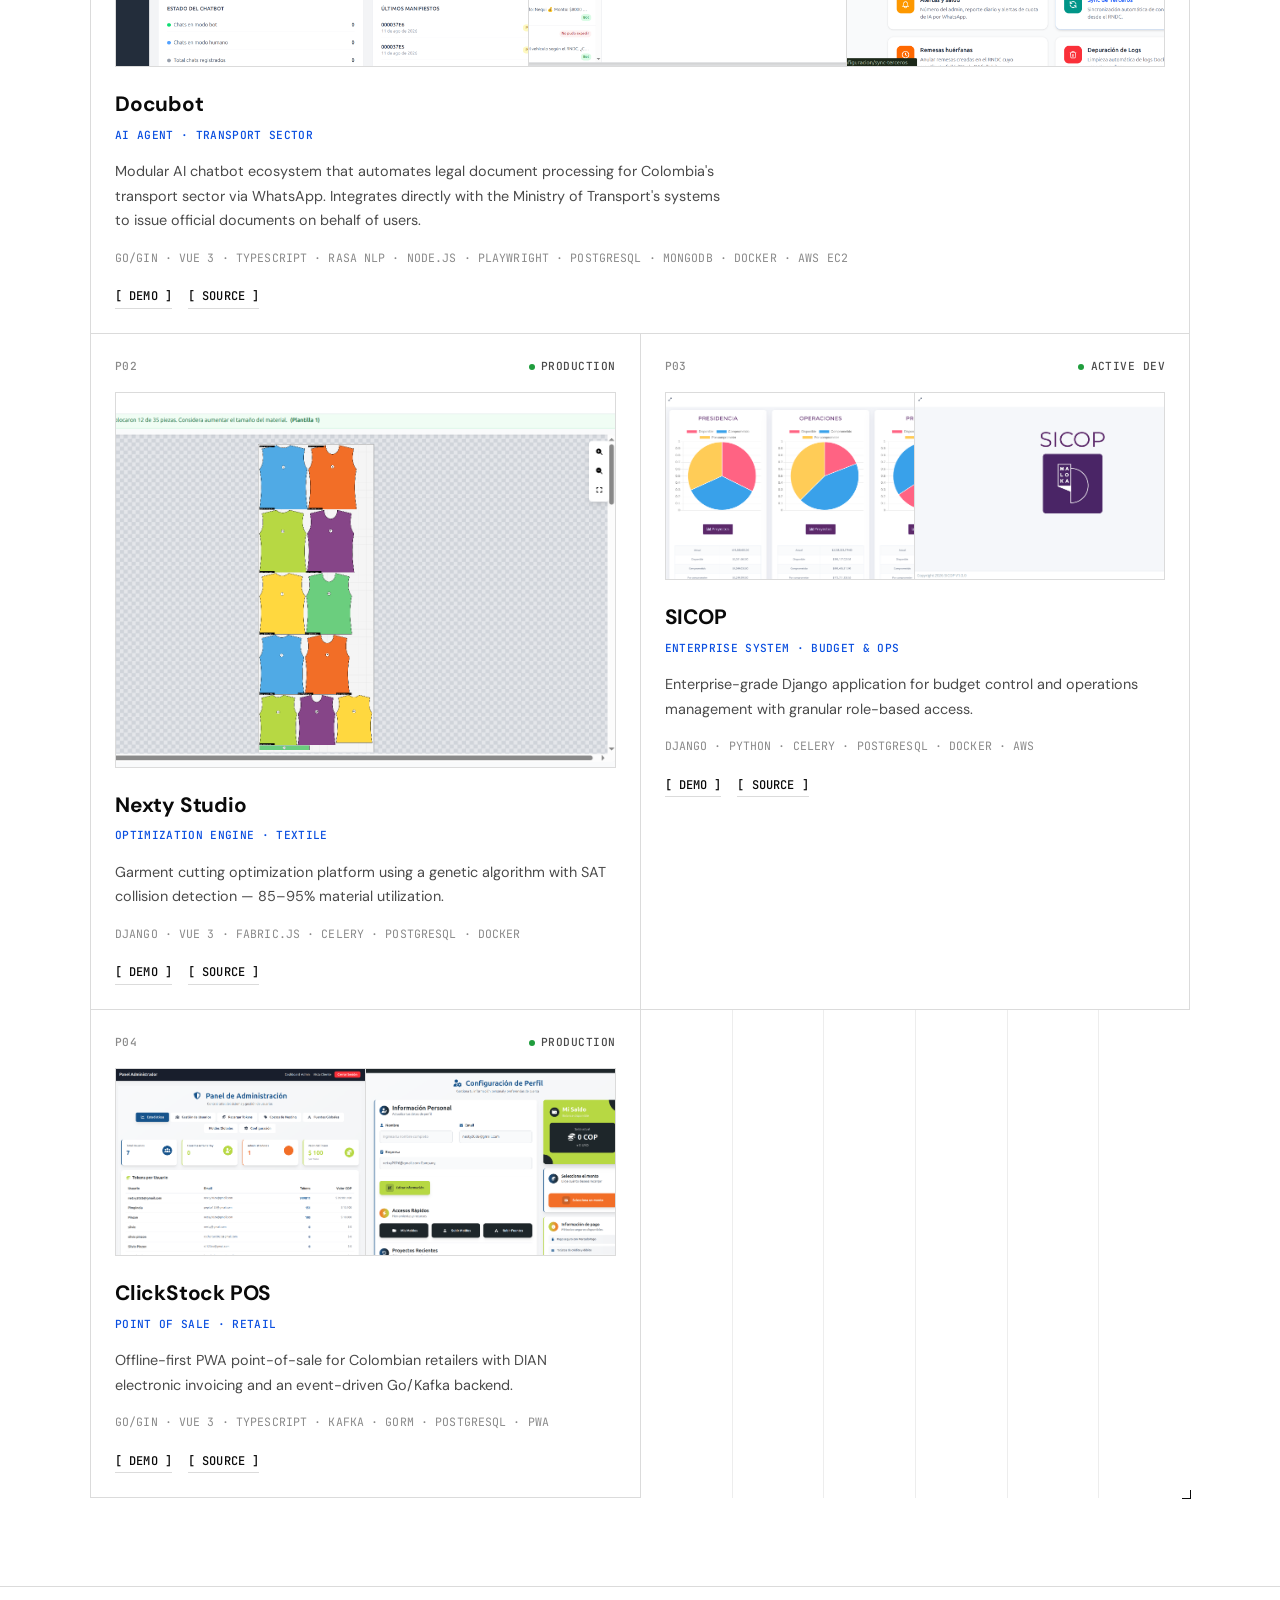
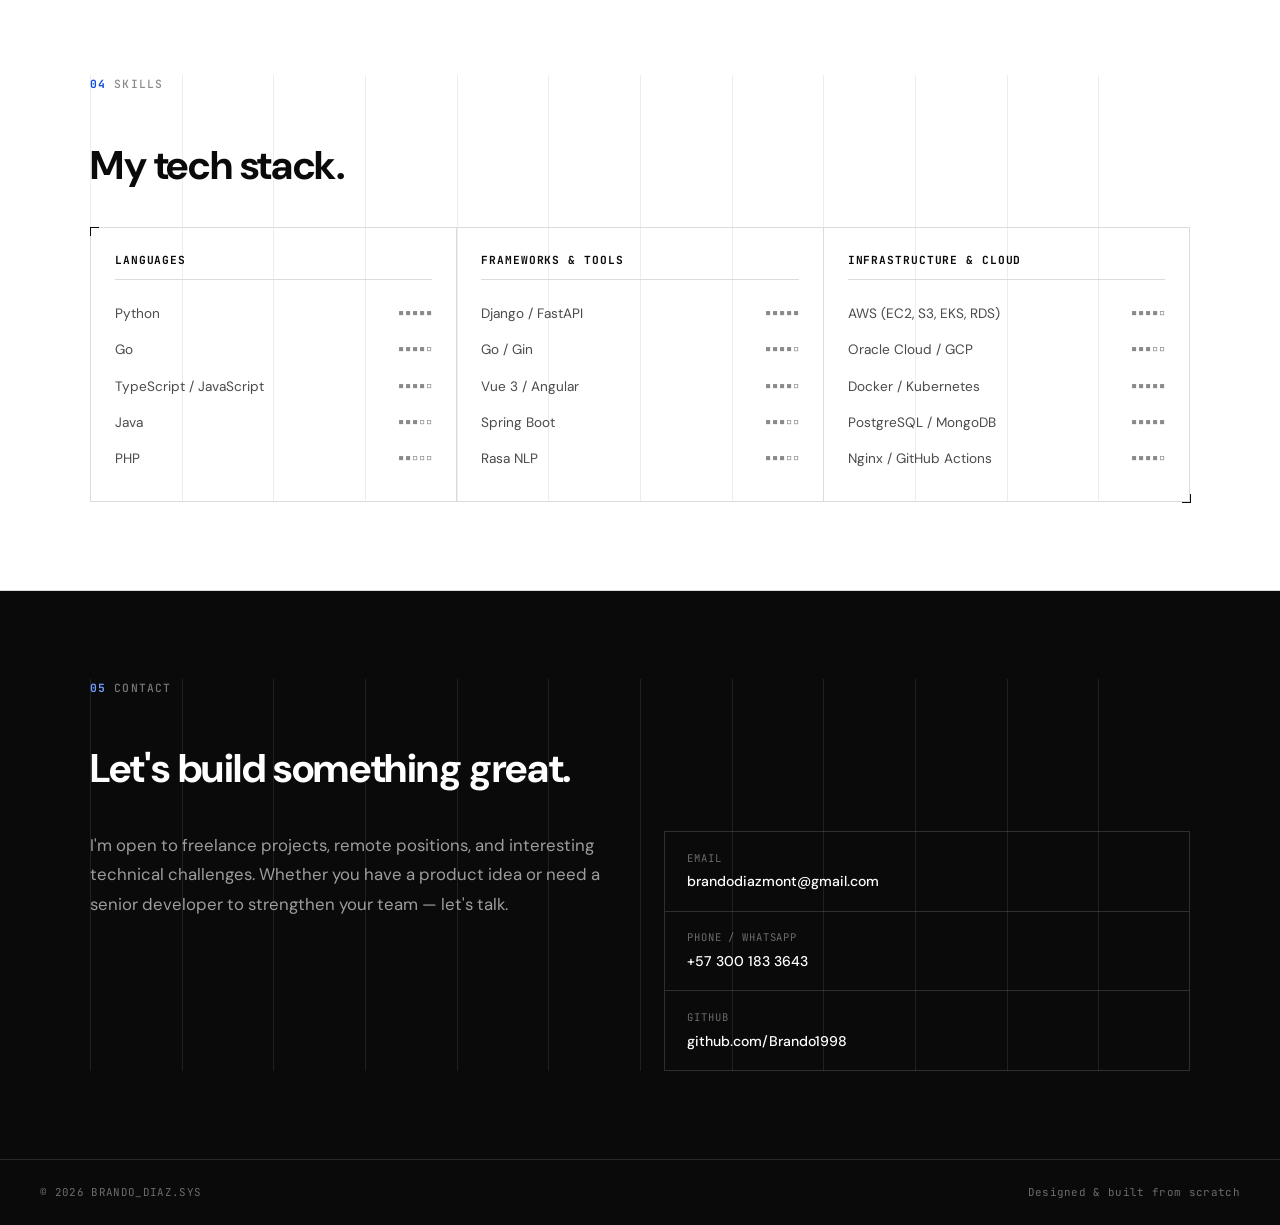
==== commit 09f4d4ac: "fix: corregir enlaces y nombre de proyectos El proyecto "Nesting App" es Nexty Studio y esta publica" ====
--- a/index.html
+++ b/index.html
@@ -145,14 +145,14 @@
       <div class="timeline-item">
         <div class="timeline-node"></div>
         <div class="timeline-meta">
-          <div class="t-period">JUN 2022 — FEB 2024</div>
+          <div class="t-period">NOV 2021 — JAN 2024</div>
           <div class="t-company">Indra</div>
           <div class="t-loc">Bogotá, Colombia</div>
         </div>
         <div class="timeline-body">
-          <div class="t-role">Semi Senior Developer</div>
-          <p class="t-desc en">Built applications for major energy utilities: a call center solution for Enel covering field crew dispatch and fraud reporting, and an application supporting Pelton and Francis turbine maintenance in hydroelectric plants. Contributed to backend and frontend architecture.</p>
-          <p class="t-desc es">Desarrollo de aplicaciones para compañías del sector energético: una solución de call center para Enel con gestión de cuadrillas en campo y reporte de fraudes, y una aplicación de apoyo al mantenimiento de turbinas Pelton y Francis en centrales hidroeléctricas.</p>
+          <div class="t-role">Senior Developer</div>
+          <p class="t-desc en">Led development of high-impact applications for major energy companies. Built a call center solution for Enel and a turbine maintenance system for hydroelectric plants. Reduced operational response times significantly through modern architecture.</p>
+          <p class="t-desc es">Lideré el desarrollo de aplicaciones de alto impacto para grandes empresas energéticas. Construí un sistema de call center para Enel y una herramienta de mantenimiento de turbinas para plantas hidroeléctricas. Reduje tiempos de respuesta operacional con arquitectura moderna.</p>
           <div class="t-tags">
             <span class="tag">Django</span><span class="tag">Spring Boot</span><span class="tag">Angular</span><span class="tag">PostgreSQL</span><span class="tag">Oracle Cloud</span>
           </div>
@@ -172,23 +172,6 @@
           <p class="t-desc es">Entrenamiento de modelos de IA y construcción de pipelines en Python para análisis y procesamiento automático de documentos. Ajuste y despliegue de modelos ML en producción.</p>
           <div class="t-tags">
             <span class="tag">Python</span><span class="tag">ML</span><span class="tag">NLP</span><span class="tag">Data Pipelines</span>
-          </div>
-        </div>
-      </div>
-
-      <div class="timeline-item">
-        <div class="timeline-node"></div>
-        <div class="timeline-meta">
-          <div class="t-period">OCT 2021 — JUN 2022</div>
-          <div class="t-company">Activos Colombia</div>
-          <div class="t-loc">Bogotá, Colombia</div>
-        </div>
-        <div class="timeline-body">
-          <div class="t-role">Systems Engineer (Full-Stack Developer)</div>
-          <p class="t-desc en">Client: Indra Colombia. Joined Indra's delivery teams for energy sector clients through Activos, a staffing firm, and was hired directly by Indra in June 2022 to continue on the same projects.</p>
-          <p class="t-desc es">Cliente: Indra Colombia. Entré a los equipos de Indra para clientes del sector energético a través de la temporal Activos, y en junio de 2022 pasé a contrato directo con Indra en los mismos proyectos.</p>
-          <div class="t-tags">
-            <span class="tag">Django</span><span class="tag">Spring Boot</span><span class="tag">Angular</span><span class="tag">PostgreSQL</span>
           </div>
         </div>
       </div>
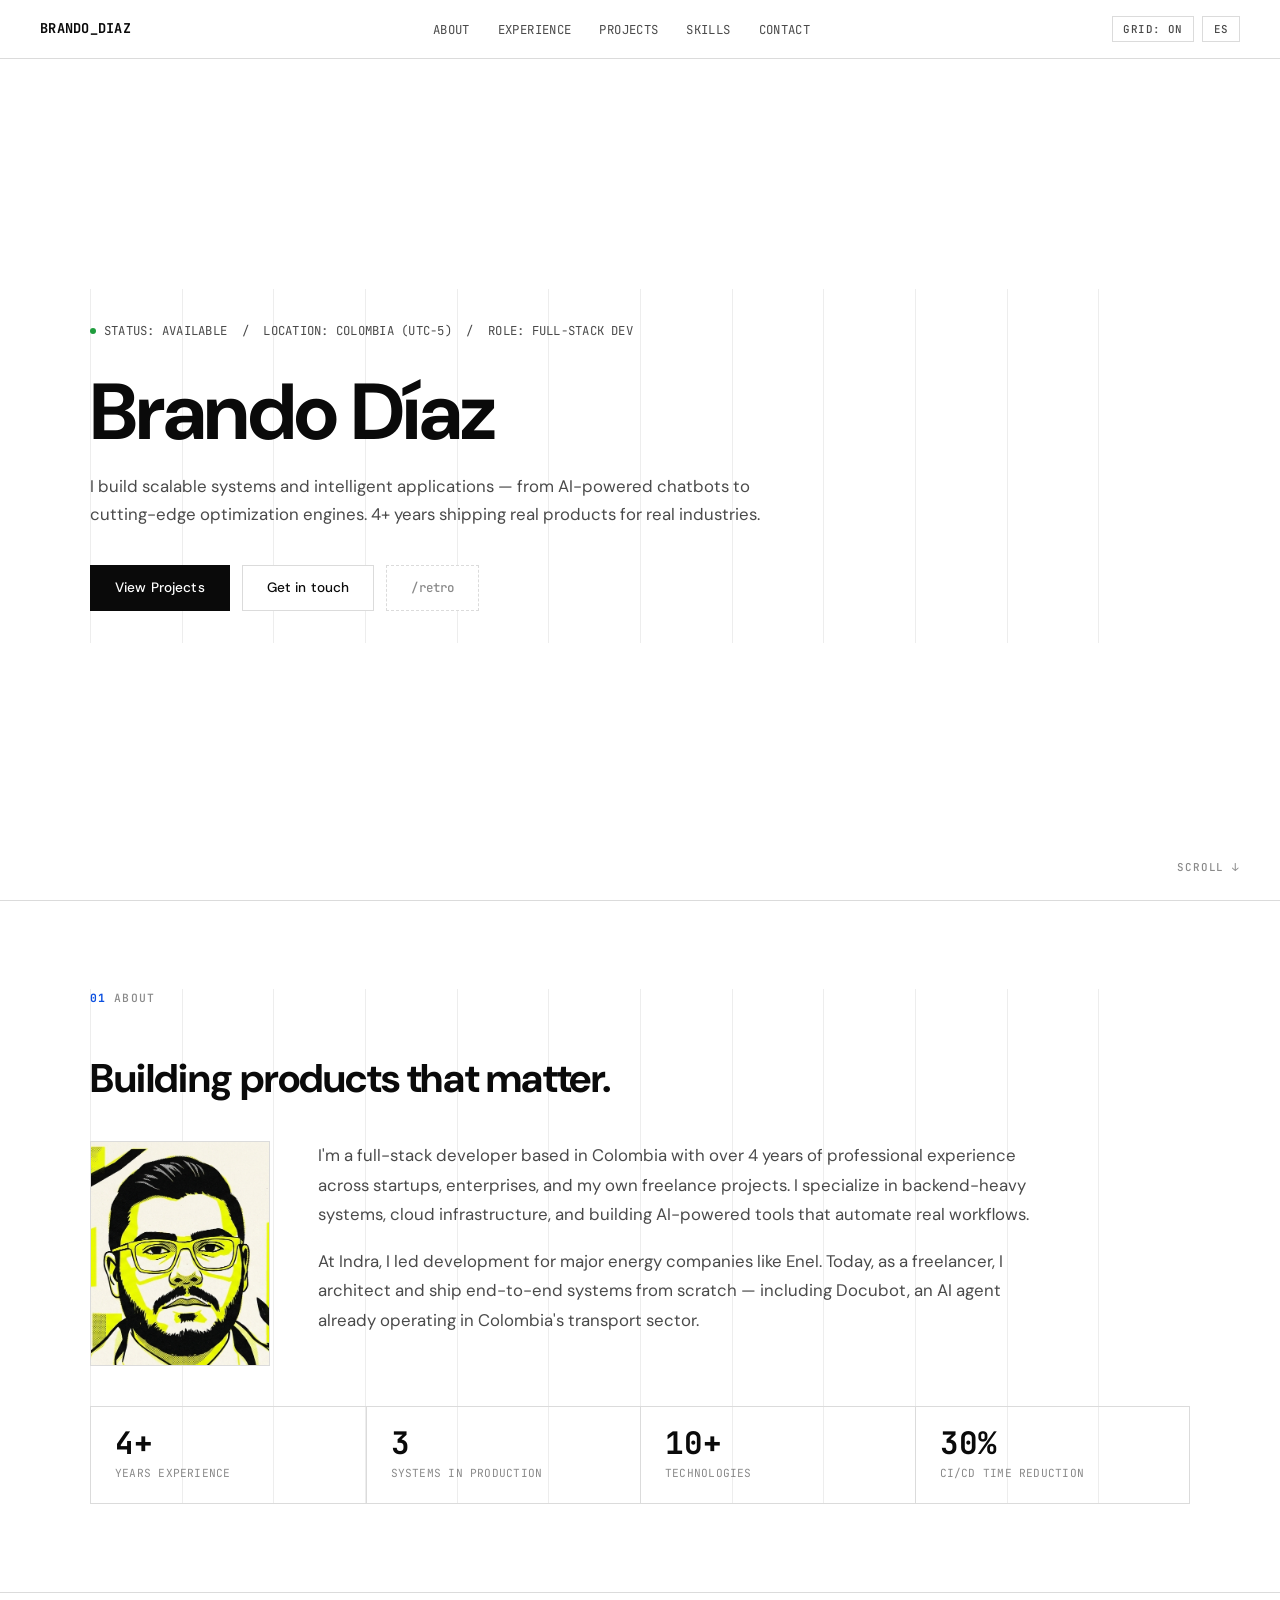
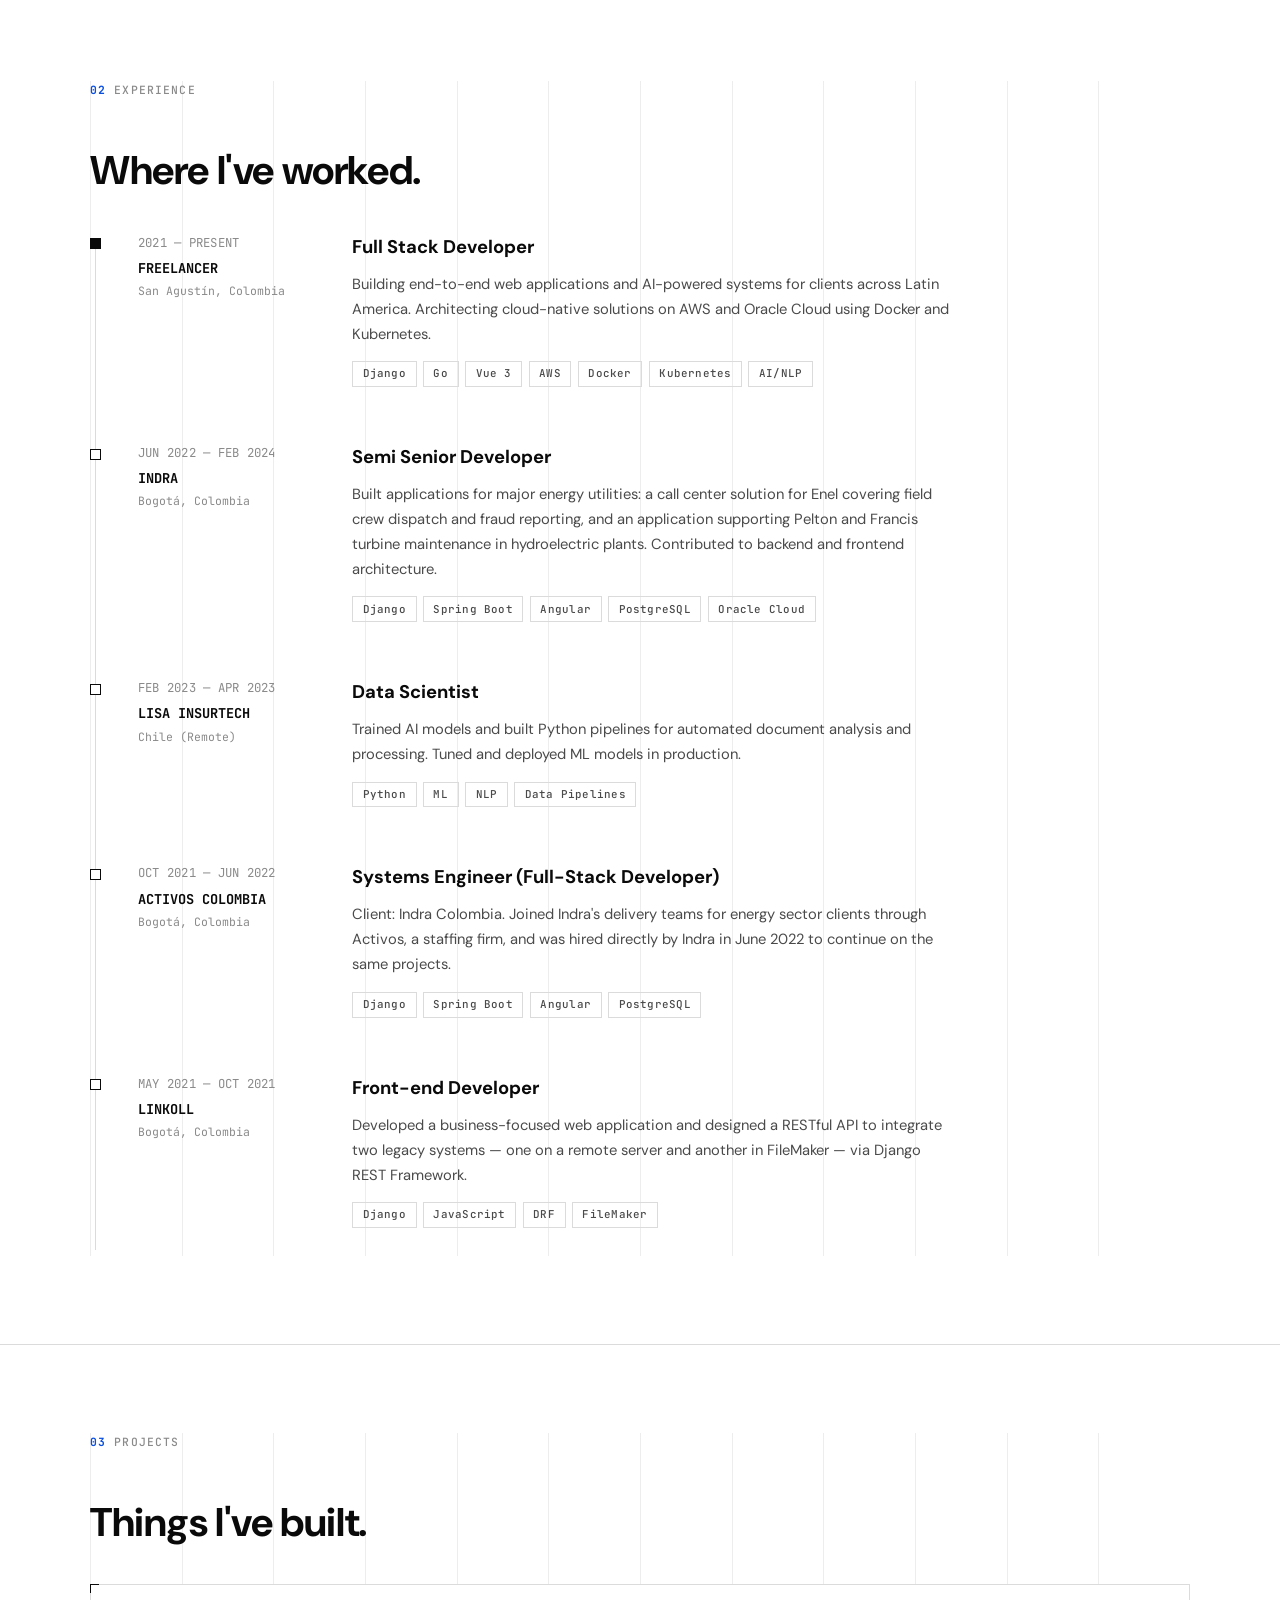
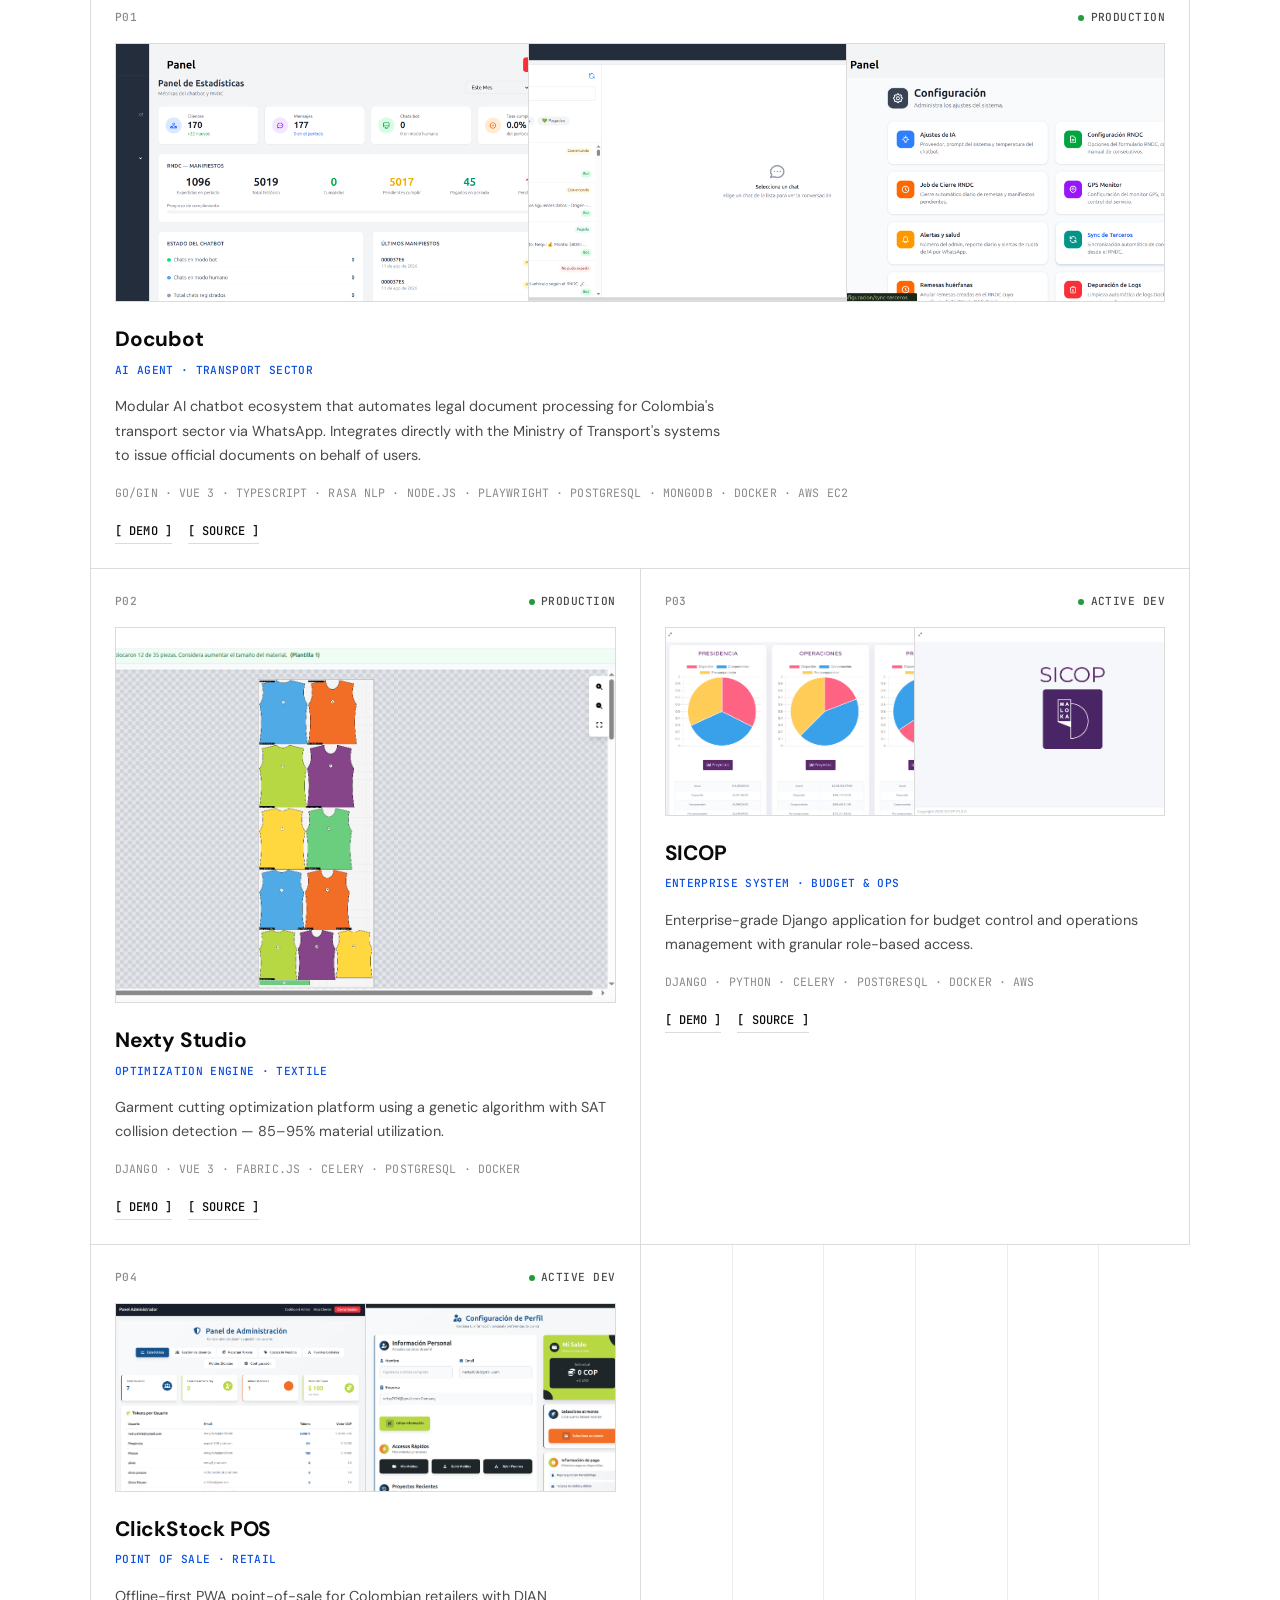
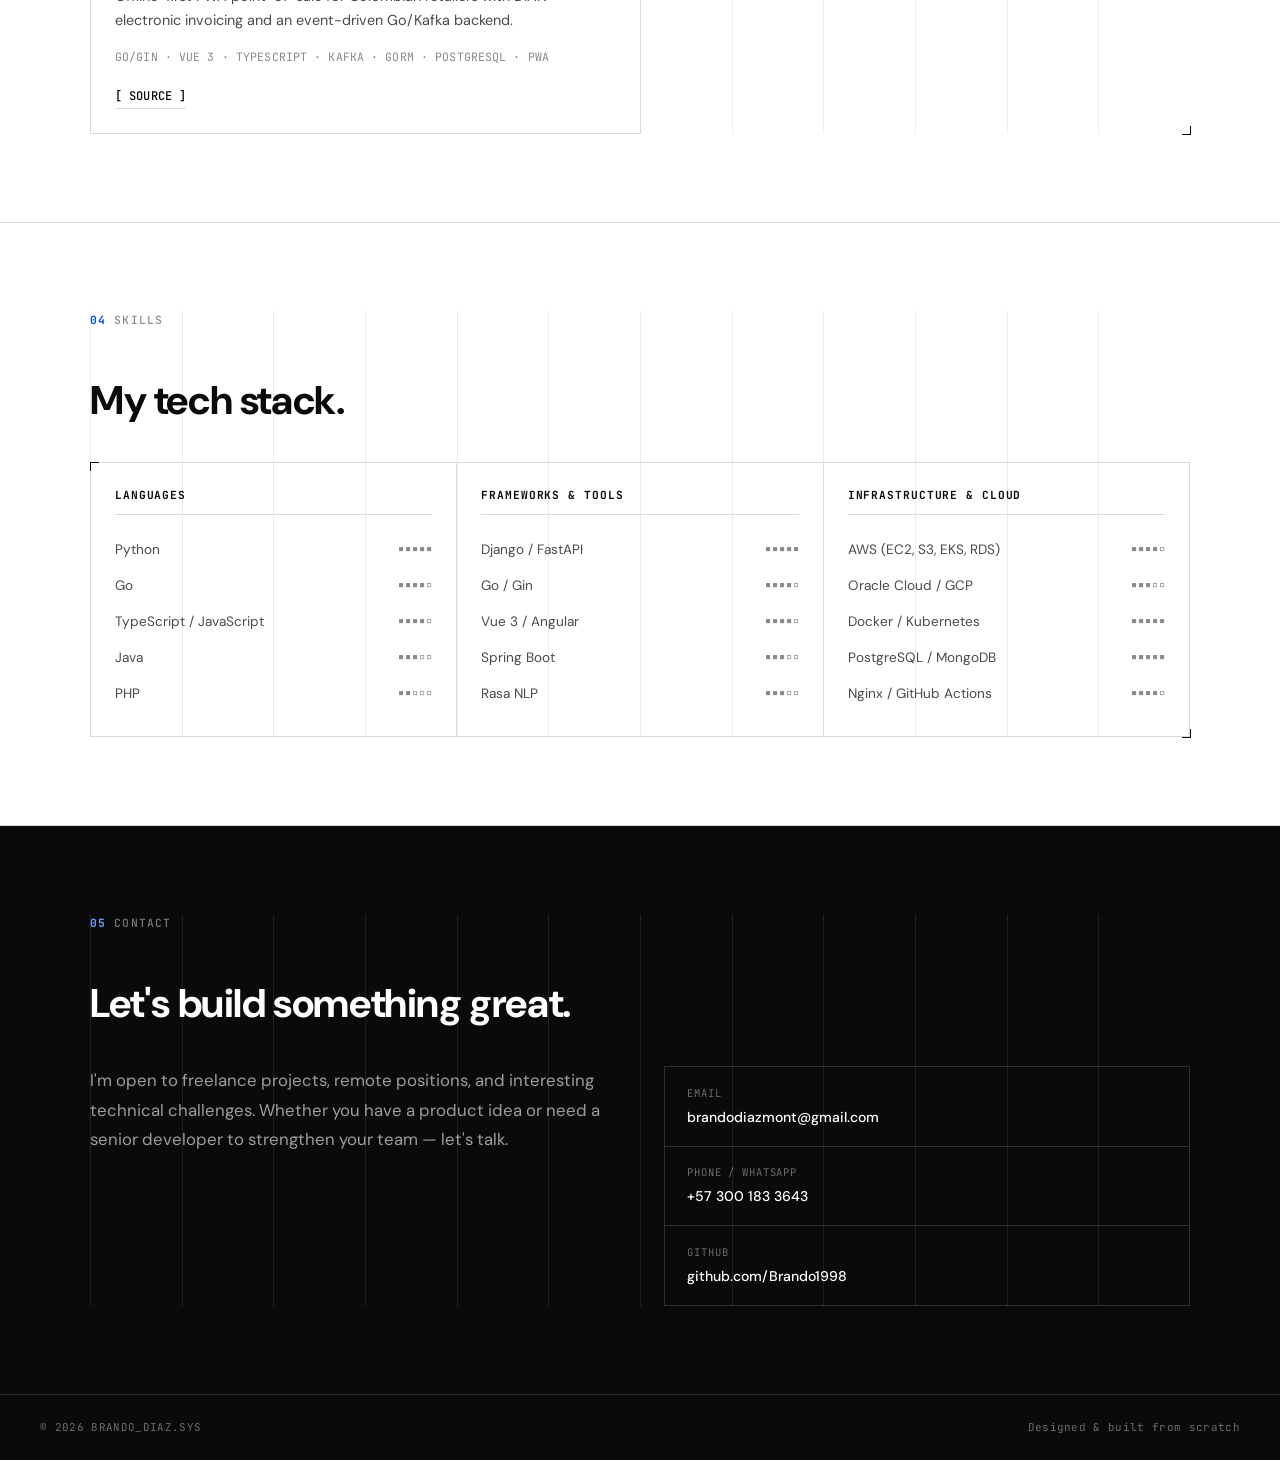
==== commit 597efd72: "feat: metadatos para compartir, favicon y lazy loading El sitio no tenia ninguna etiqueta Open Graph" ====
--- a/index.html
+++ b/index.html
@@ -8,6 +8,19 @@
 <link rel="preconnect" href="https://fonts.gstatic.com" crossorigin/>
 <link href="https://fonts.googleapis.com/css2?family=JetBrains+Mono:wght@400;500;700&family=DM+Sans:wght@400;500;700&display=swap" rel="stylesheet"/>
 <link rel="stylesheet" href="css/styles.css"/>
+<meta name="description" content="Full-stack developer based in Colombia. Go, Python/Django and Vue 3. I build and ship production systems end to end - APIs, data models, deployment and the interface people actually use."/>
+<link rel="canonical" href="https://portafolio.brando.network/"/>
+<meta property="og:type" content="website"/>
+<meta property="og:url" content="https://portafolio.brando.network/"/>
+<meta property="og:title" content="Brando Díaz — Full Stack Developer"/>
+<meta property="og:description" content="Go, Python/Django and Vue 3. Production systems: an AI assistant integrated with Colombia's national freight registry, a budget platform for a science corporation, and a nesting engine for the textile industry."/>
+<meta property="og:image" content="https://portafolio.brando.network/assets/images/me/me-brutalist.png"/>
+<meta property="og:locale" content="en_US"/>
+<meta name="twitter:card" content="summary_large_image"/>
+<meta name="twitter:title" content="Brando Díaz — Full Stack Developer"/>
+<meta name="twitter:description" content="Go, Python/Django and Vue 3. Production systems for logistics, science and textile clients in Colombia."/>
+<meta name="twitter:image" content="https://portafolio.brando.network/assets/images/me/me-brutalist.png"/>
+<link rel="icon" href="data:image/svg+xml,<svg xmlns='http://www.w3.org/2000/svg' viewBox='0 0 100 100'><rect width='100' height='100' rx='18' fill='%230b0b0b'/><text x='50' y='70' font-family='monospace' font-size='50' font-weight='700' fill='%23ffffff' text-anchor='middle'>BD</text></svg>"/>
 </head>
 <body data-lang="en">
 
@@ -145,14 +158,14 @@
       <div class="timeline-item">
         <div class="timeline-node"></div>
         <div class="timeline-meta">
-          <div class="t-period">NOV 2021 — JAN 2024</div>
+          <div class="t-period">JUN 2022 — FEB 2024</div>
           <div class="t-company">Indra</div>
           <div class="t-loc">Bogotá, Colombia</div>
         </div>
         <div class="timeline-body">
-          <div class="t-role">Senior Developer</div>
-          <p class="t-desc en">Led development of high-impact applications for major energy companies. Built a call center solution for Enel and a turbine maintenance system for hydroelectric plants. Reduced operational response times significantly through modern architecture.</p>
-          <p class="t-desc es">Lideré el desarrollo de aplicaciones de alto impacto para grandes empresas energéticas. Construí un sistema de call center para Enel y una herramienta de mantenimiento de turbinas para plantas hidroeléctricas. Reduje tiempos de respuesta operacional con arquitectura moderna.</p>
+          <div class="t-role">Semi Senior Developer</div>
+          <p class="t-desc en">Built applications for major energy utilities: a call center solution for Enel covering field crew dispatch and fraud reporting, and an application supporting Pelton and Francis turbine maintenance in hydroelectric plants. Contributed to backend and frontend architecture.</p>
+          <p class="t-desc es">Desarrollo de aplicaciones para compañías del sector energético: una solución de call center para Enel con gestión de cuadrillas en campo y reporte de fraudes, y una aplicación de apoyo al mantenimiento de turbinas Pelton y Francis en centrales hidroeléctricas.</p>
           <div class="t-tags">
             <span class="tag">Django</span><span class="tag">Spring Boot</span><span class="tag">Angular</span><span class="tag">PostgreSQL</span><span class="tag">Oracle Cloud</span>
           </div>
@@ -172,6 +185,23 @@
           <p class="t-desc es">Entrenamiento de modelos de IA y construcción de pipelines en Python para análisis y procesamiento automático de documentos. Ajuste y despliegue de modelos ML en producción.</p>
           <div class="t-tags">
             <span class="tag">Python</span><span class="tag">ML</span><span class="tag">NLP</span><span class="tag">Data Pipelines</span>
+          </div>
+        </div>
+      </div>
+
+      <div class="timeline-item">
+        <div class="timeline-node"></div>
+        <div class="timeline-meta">
+          <div class="t-period">OCT 2021 — JUN 2022</div>
+          <div class="t-company">Activos Colombia</div>
+          <div class="t-loc">Bogotá, Colombia</div>
+        </div>
+        <div class="timeline-body">
+          <div class="t-role">Systems Engineer (Full-Stack Developer)</div>
+          <p class="t-desc en">Client: Indra Colombia. Joined Indra's delivery teams for energy sector clients through Activos, a staffing firm, and was hired directly by Indra in June 2022 to continue on the same projects.</p>
+          <p class="t-desc es">Cliente: Indra Colombia. Entré a los equipos de Indra para clientes del sector energético a través de la temporal Activos, y en junio de 2022 pasé a contrato directo con Indra en los mismos proyectos.</p>
+          <div class="t-tags">
+            <span class="tag">Django</span><span class="tag">Spring Boot</span><span class="tag">Angular</span><span class="tag">PostgreSQL</span>
           </div>
         </div>
       </div>
@@ -282,7 +312,7 @@
       <article class="node-cell">
         <header class="node-head">
           <span class="node-id">P04</span>
-          <span class="node-status"><span class="status-dot"></span><span class="en">PRODUCTION</span><span class="es">EN PRODUCCIÓN</span></span>
+          <span class="node-status"><span class="status-dot"></span><span class="en">ACTIVE DEV</span><span class="es">EN DESARROLLO</span></span>
         </header>
         <div class="node-media n2">
           <img src="assets/images/projects/clickstock-admin.png" alt="ClickStock POS admin panel" loading="lazy"/>
@@ -295,7 +325,6 @@
         <p class="node-desc es">PWA de punto de venta offline-first para comercios colombianos con facturación electrónica DIAN y backend Go/Kafka orientado a eventos.</p>
         <p class="node-stack">GO/GIN · VUE 3 · TYPESCRIPT · KAFKA · GORM · POSTGRESQL · PWA</p>
         <div class="node-links">
-          <a href="https://www.clickstock.lat/login" target="_blank" rel="noopener" class="node-link"><span class="en">[ DEMO ]</span><span class="es">[ VER EN VIVO ]</span></a>
           <a href="https://github.com/Brando1998/pos" target="_blank" rel="noopener" class="node-link">[ SOURCE ]</a>
         </div>
       </article>
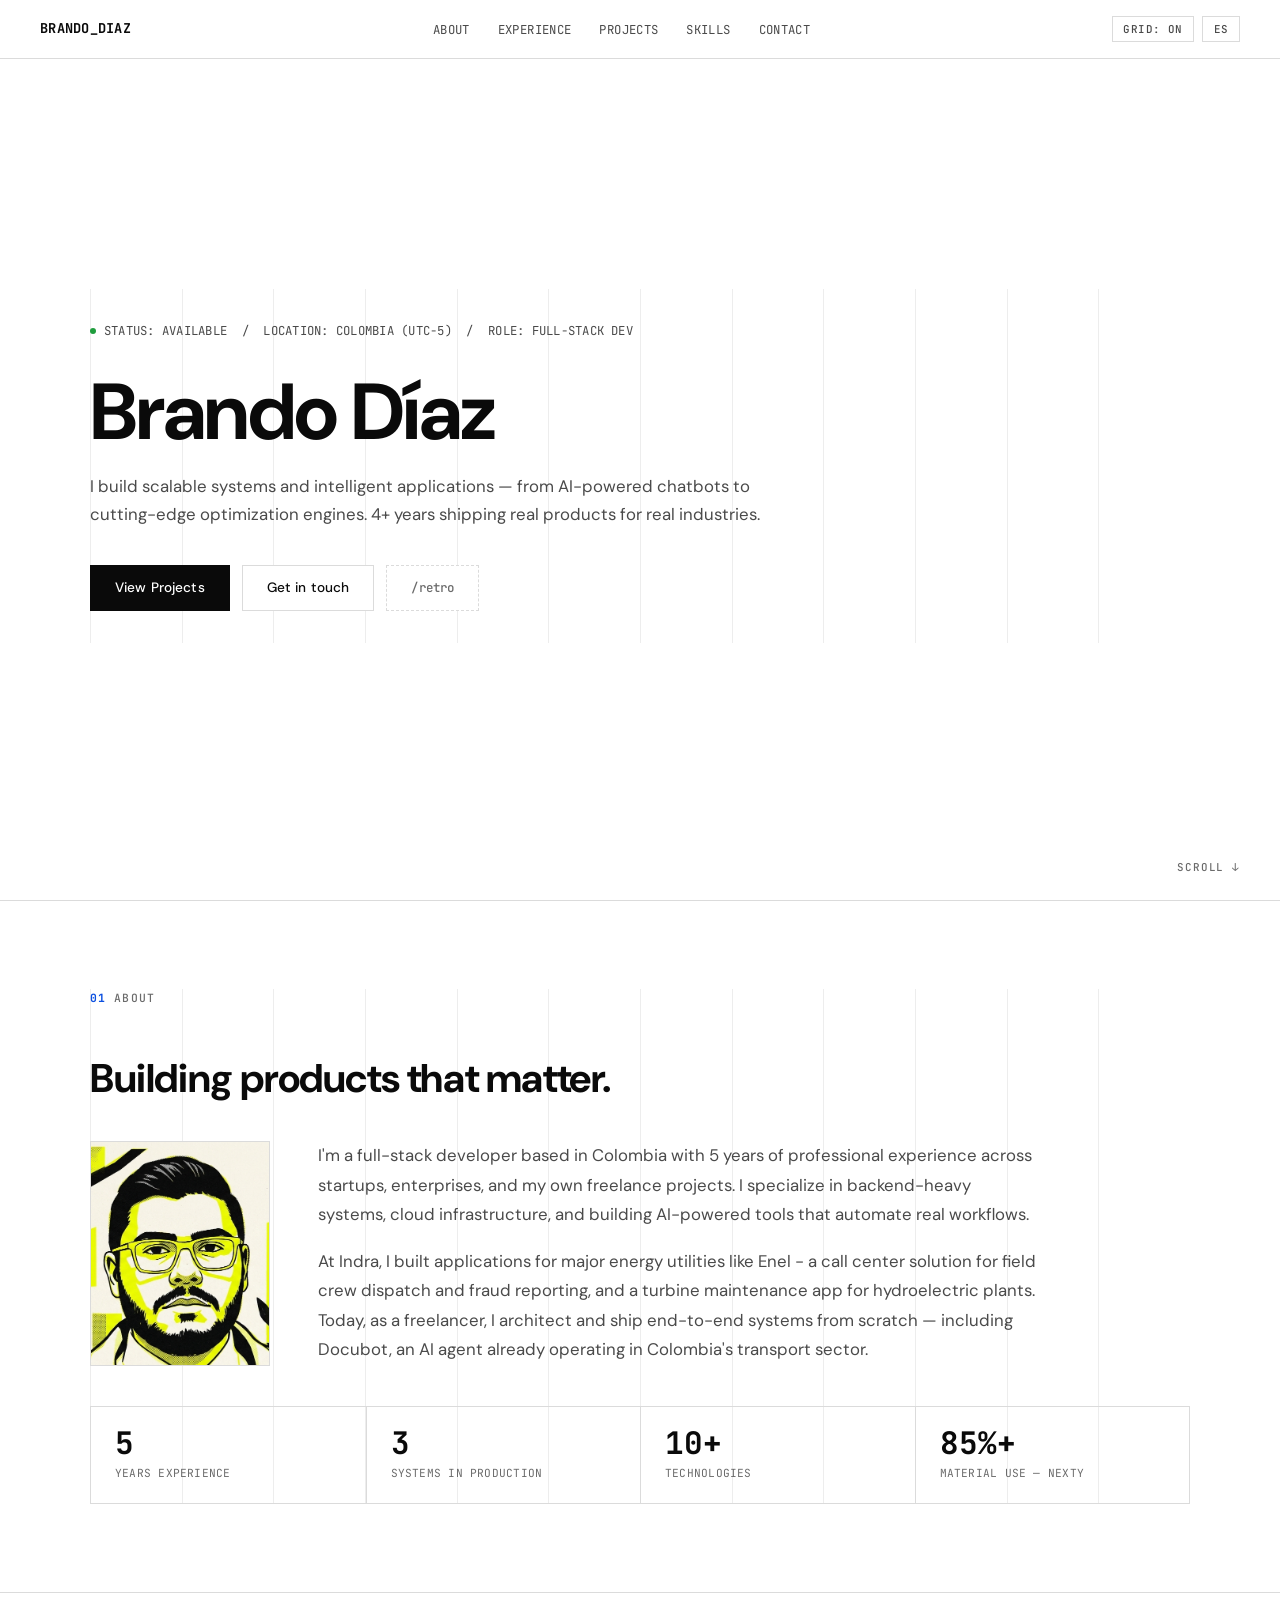
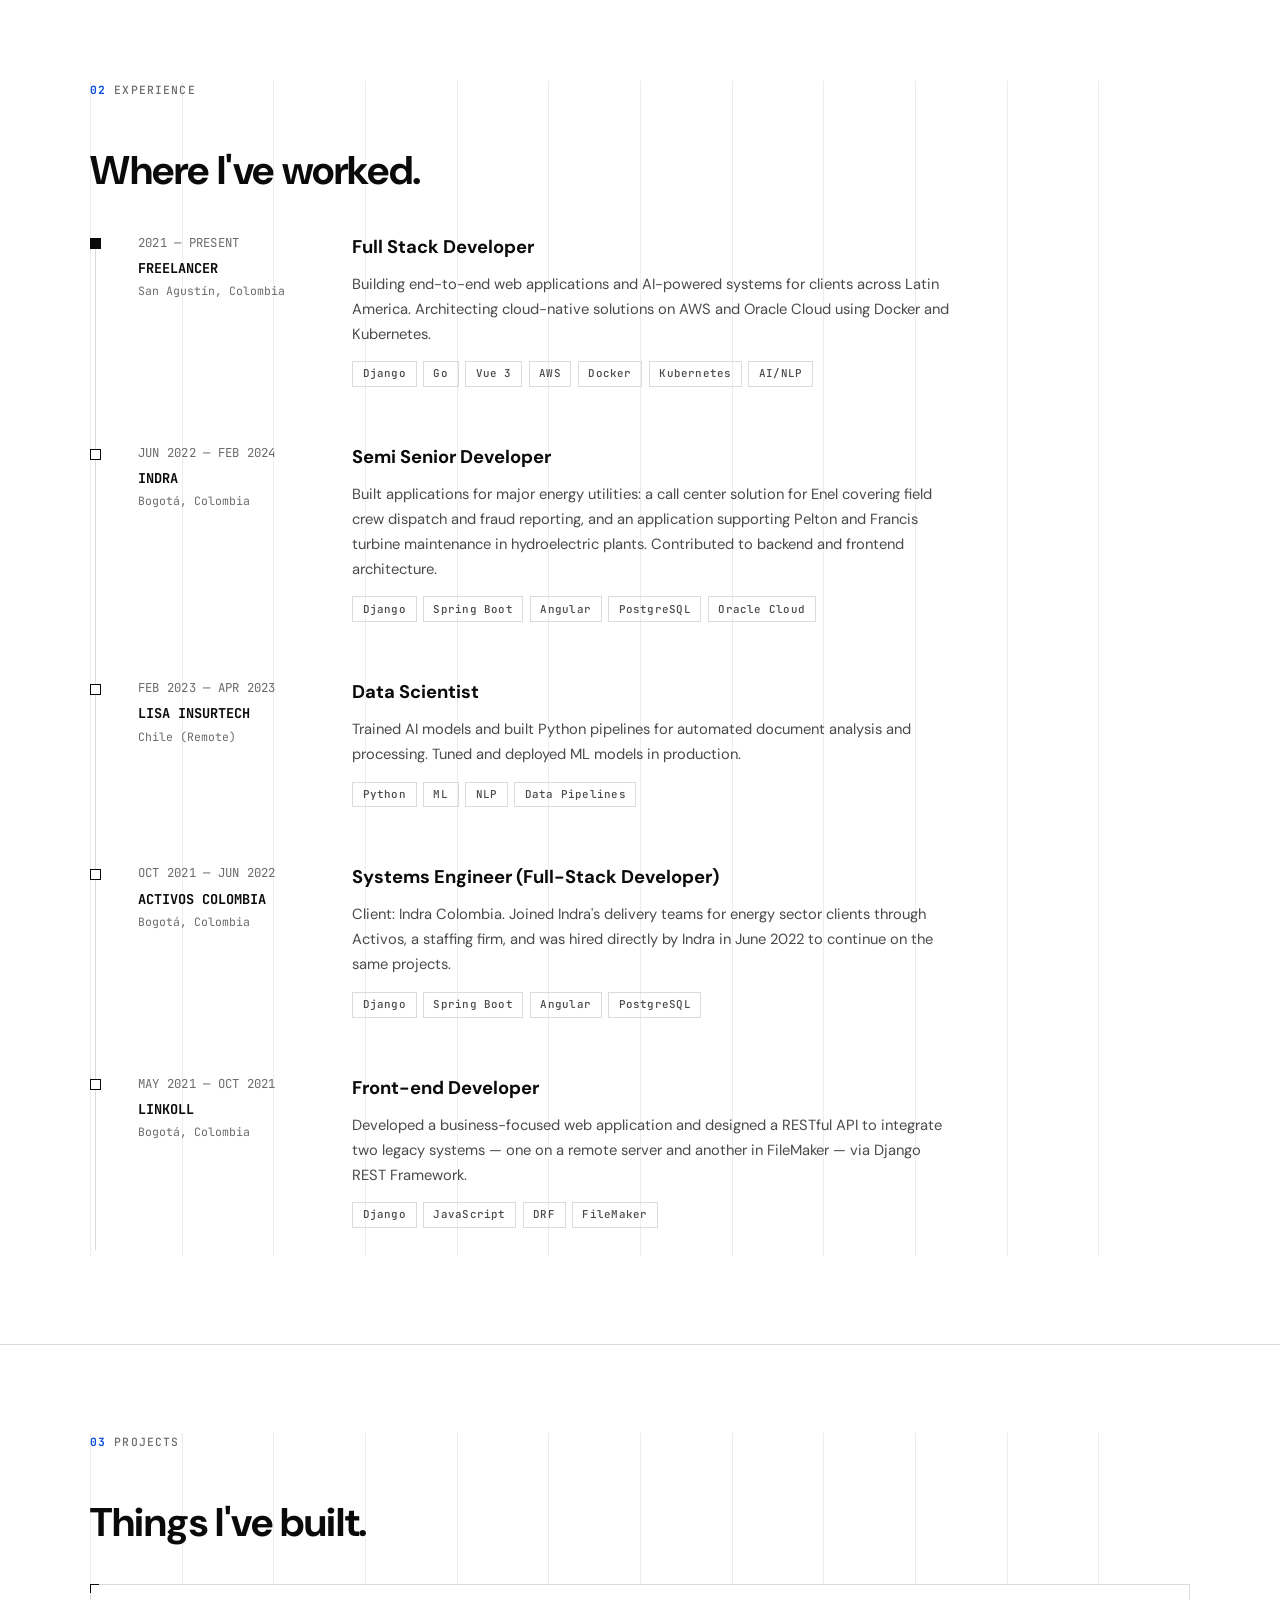
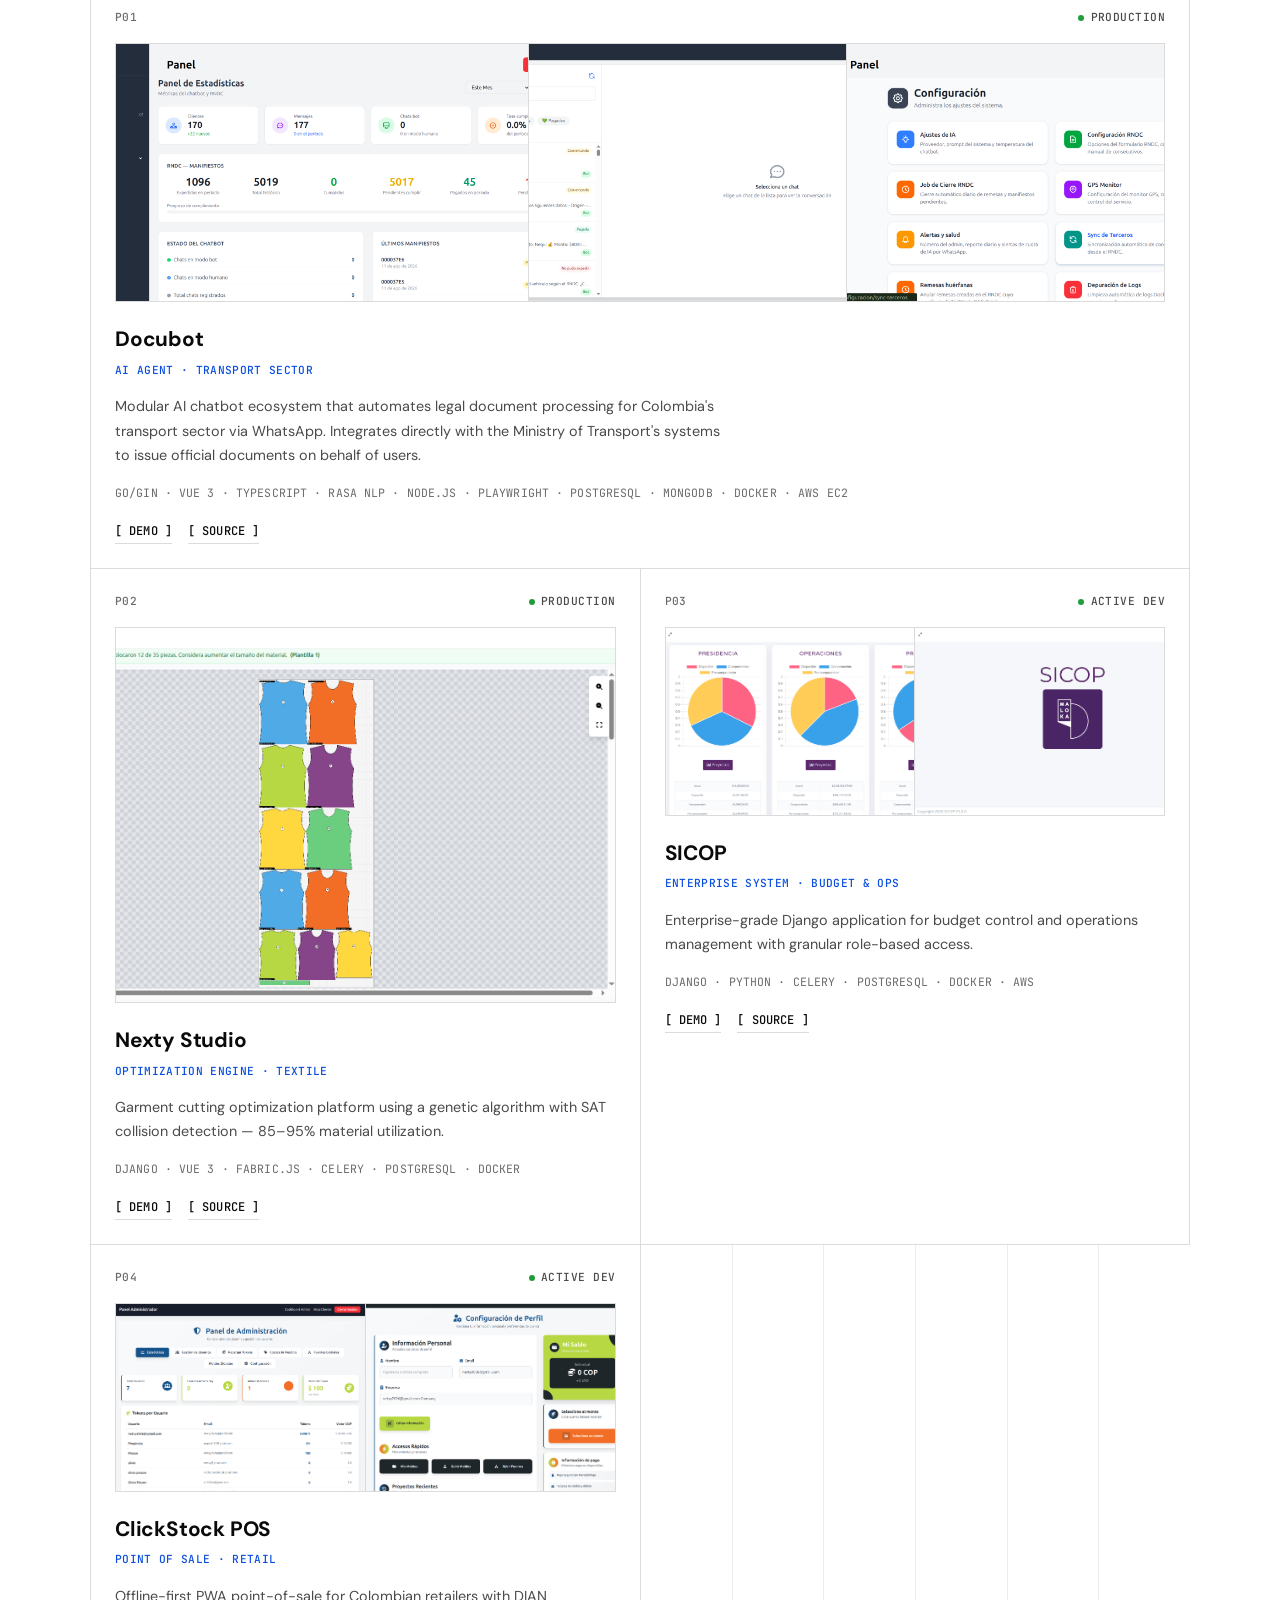
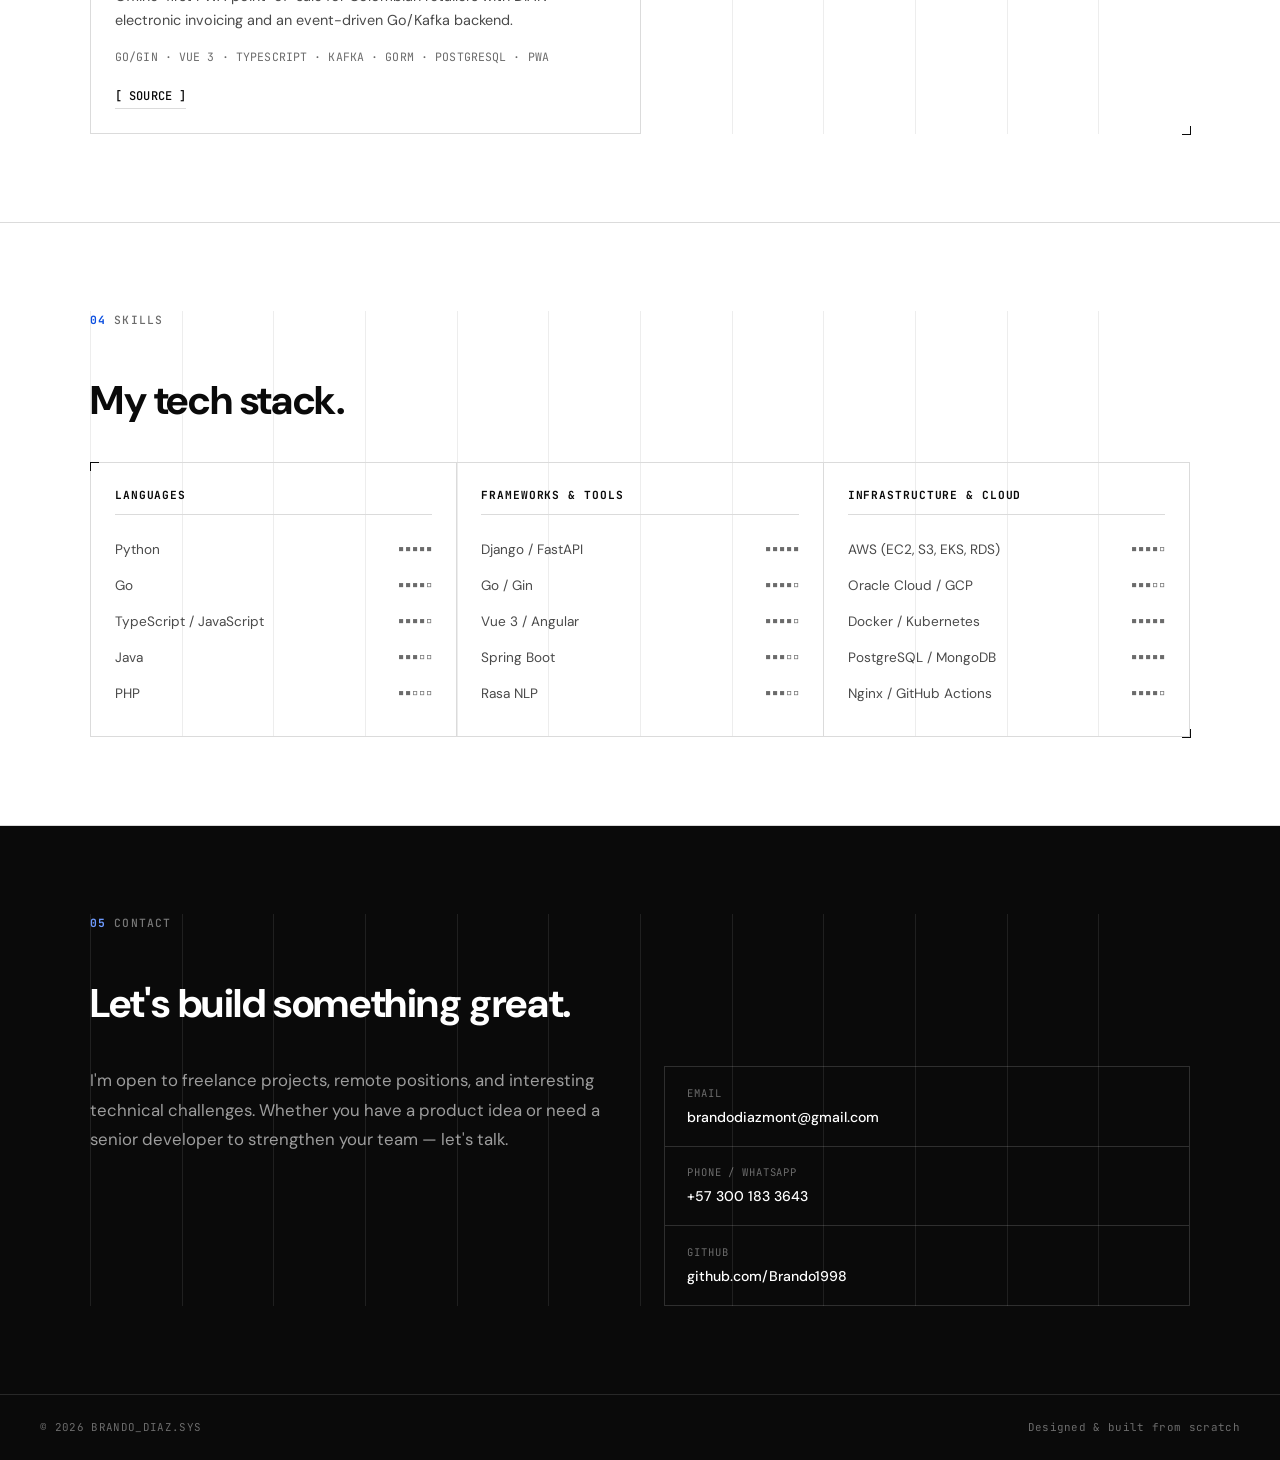
==== commit cbd20b6a: "fix: corregir afirmaciones de la seccion Acerca de "At Indra, I led development" / "lideré el desarr" ====
--- a/index.html
+++ b/index.html
@@ -93,14 +93,14 @@
         <img src="assets/images/me/me-brutalist.png" alt="Brando Díaz"/>
       </div>
       <div class="about-text">
-        <p class="en">I'm a full-stack developer based in Colombia with over 4 years of professional experience across startups, enterprises, and my own freelance projects. I specialize in backend-heavy systems, cloud infrastructure, and building AI-powered tools that automate real workflows.</p>
-        <p class="es">Soy un desarrollador full-stack basado en Colombia con más de 4 años de experiencia profesional en startups, empresas y proyectos freelance propios. Me especializo en sistemas backend complejos, infraestructura cloud y herramientas con IA que automatizan flujos de trabajo reales.</p>
-        <p class="en">At Indra, I led development for major energy companies like Enel. Today, as a freelancer, I architect and ship end-to-end systems from scratch — including Docubot, an AI agent already operating in Colombia's transport sector.</p>
-        <p class="es">En Indra, lideré el desarrollo para grandes empresas como Enel. Hoy, como freelancer, diseño y entrego sistemas completos desde cero — incluyendo Docubot, un agente IA ya operando en el sector transporte de Colombia.</p>
+        <p class="en">I'm a full-stack developer based in Colombia with 5 years of professional experience across startups, enterprises, and my own freelance projects. I specialize in backend-heavy systems, cloud infrastructure, and building AI-powered tools that automate real workflows.</p>
+        <p class="es">Soy un desarrollador full-stack basado en Colombia con 5 años de experiencia profesional en startups, empresas y proyectos freelance propios. Me especializo en sistemas backend complejos, infraestructura cloud y herramientas con IA que automatizan flujos de trabajo reales.</p>
+        <p class="en">At Indra, I built applications for major energy utilities like Enel - a call center solution for field crew dispatch and fraud reporting, and a turbine maintenance app for hydroelectric plants. Today, as a freelancer, I architect and ship end-to-end systems from scratch — including Docubot, an AI agent already operating in Colombia's transport sector.</p>
+        <p class="es">En Indra, desarrollé aplicaciones para compañías del sector energético como Enel - una solución de call center para gestión de cuadrillas y reporte de fraudes, y una aplicación de mantenimiento de turbinas para centrales hidroeléctricas. Hoy, como freelancer, diseño y entrego sistemas completos desde cero — incluyendo Docubot, un agente IA ya operando en el sector transporte de Colombia.</p>
       </div>
       <div class="stats-row">
         <div class="stat-tile">
-          <div class="stat-num">4+</div>
+          <div class="stat-num">5</div>
           <div class="stat-label en">Years experience</div>
           <div class="stat-label es">Años de experiencia</div>
         </div>
@@ -115,9 +115,9 @@
           <div class="stat-label es">Tecnologías</div>
         </div>
         <div class="stat-tile">
-          <div class="stat-num">30%</div>
-          <div class="stat-label en">CI/CD time reduction</div>
-          <div class="stat-label es">Reducción con CI/CD</div>
+          <div class="stat-num">85%+</div>
+          <div class="stat-label en">Material use — Nexty</div>
+          <div class="stat-label es">Aprovechamiento — Nexty</div>
         </div>
       </div>
     </div>
--- a/css/styles.css
+++ b/css/styles.css
@@ -4,7 +4,7 @@
   --bg:#FFFFFF;
   --ink:#0A0A0A;
   --ink2:#4A4A4A;
-  --ink3:#8A8A8A;
+  --ink3:#6B6B6B;
   --border:#DBDBDB;
   --grid-line:#EDEDED;
   --accent:#0B4FE0;
@@ -131,7 +131,7 @@
 .about-grid{display:grid;grid-template-columns:180px 1fr;gap:2.5rem 3rem;align-items:start}
 .node-frame{border:1px solid var(--border);overflow:hidden;background:var(--bg);aspect-ratio:4/5}
 .node-frame img{display:block;width:100%;height:100%;object-fit:cover}
-.about-text{font-size:var(--fs-body);font-weight:400;color:var(--ink2);line-height:1.75;max-width:60ch;grid-column:2}
+.about-text{font-size:var(--fs-body);font-weight:400;color:var(--ink2);line-height:1.75;max-width:60ch}
 .about-text p+p{margin-top:1.1rem}
 .stats-row{grid-column:1/-1;display:grid;grid-template-columns:repeat(4,1fr);border:1px solid var(--border)}
 .stat-tile{padding:1.25rem 1.5rem;border-left:1px solid var(--border)}
@@ -229,7 +229,6 @@
   #hero{padding:6rem 1.25rem 3rem}
   section{padding:3.5rem 1.25rem}
   .about-grid{grid-template-columns:120px 1fr}
-  .about-text{grid-column:2}
   .stats-row{grid-template-columns:1fr 1fr}
   .stat-tile:nth-child(3){border-left:none}
   .stat-tile{border-bottom:1px solid var(--border)}
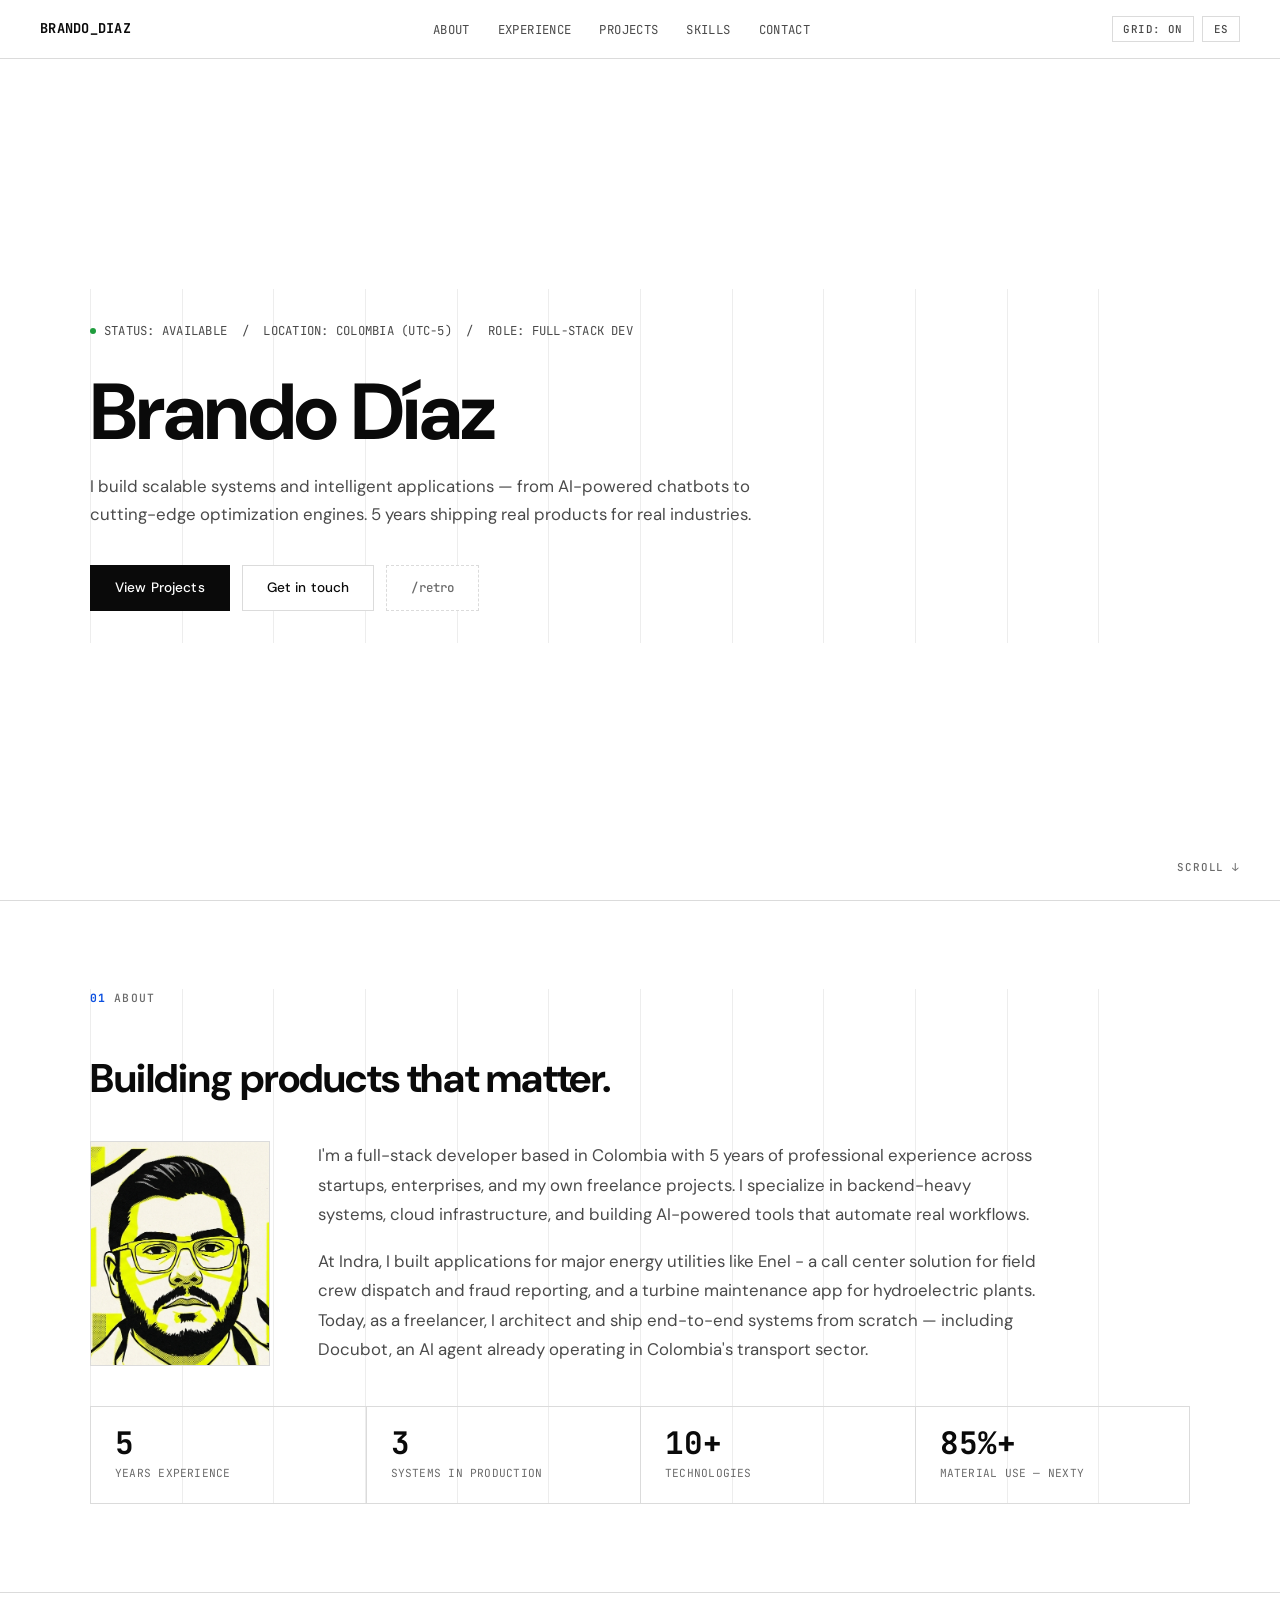
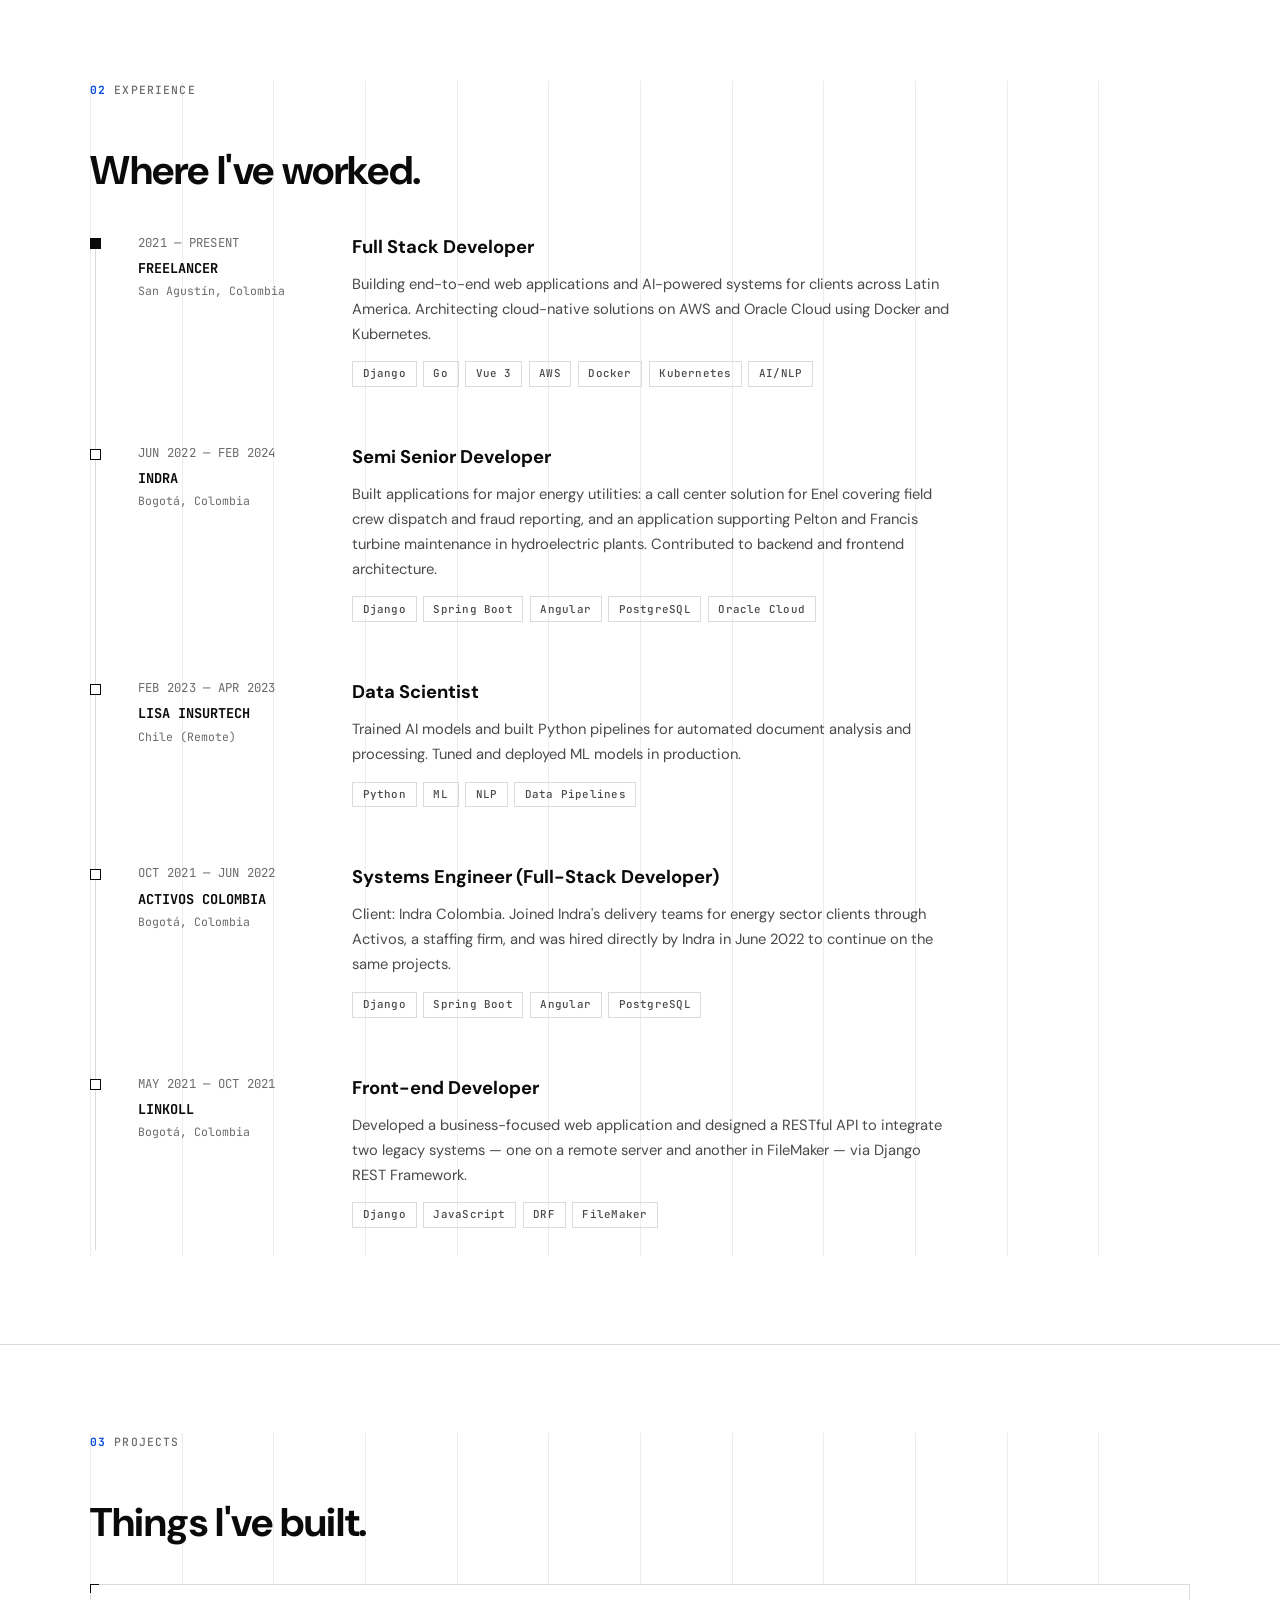
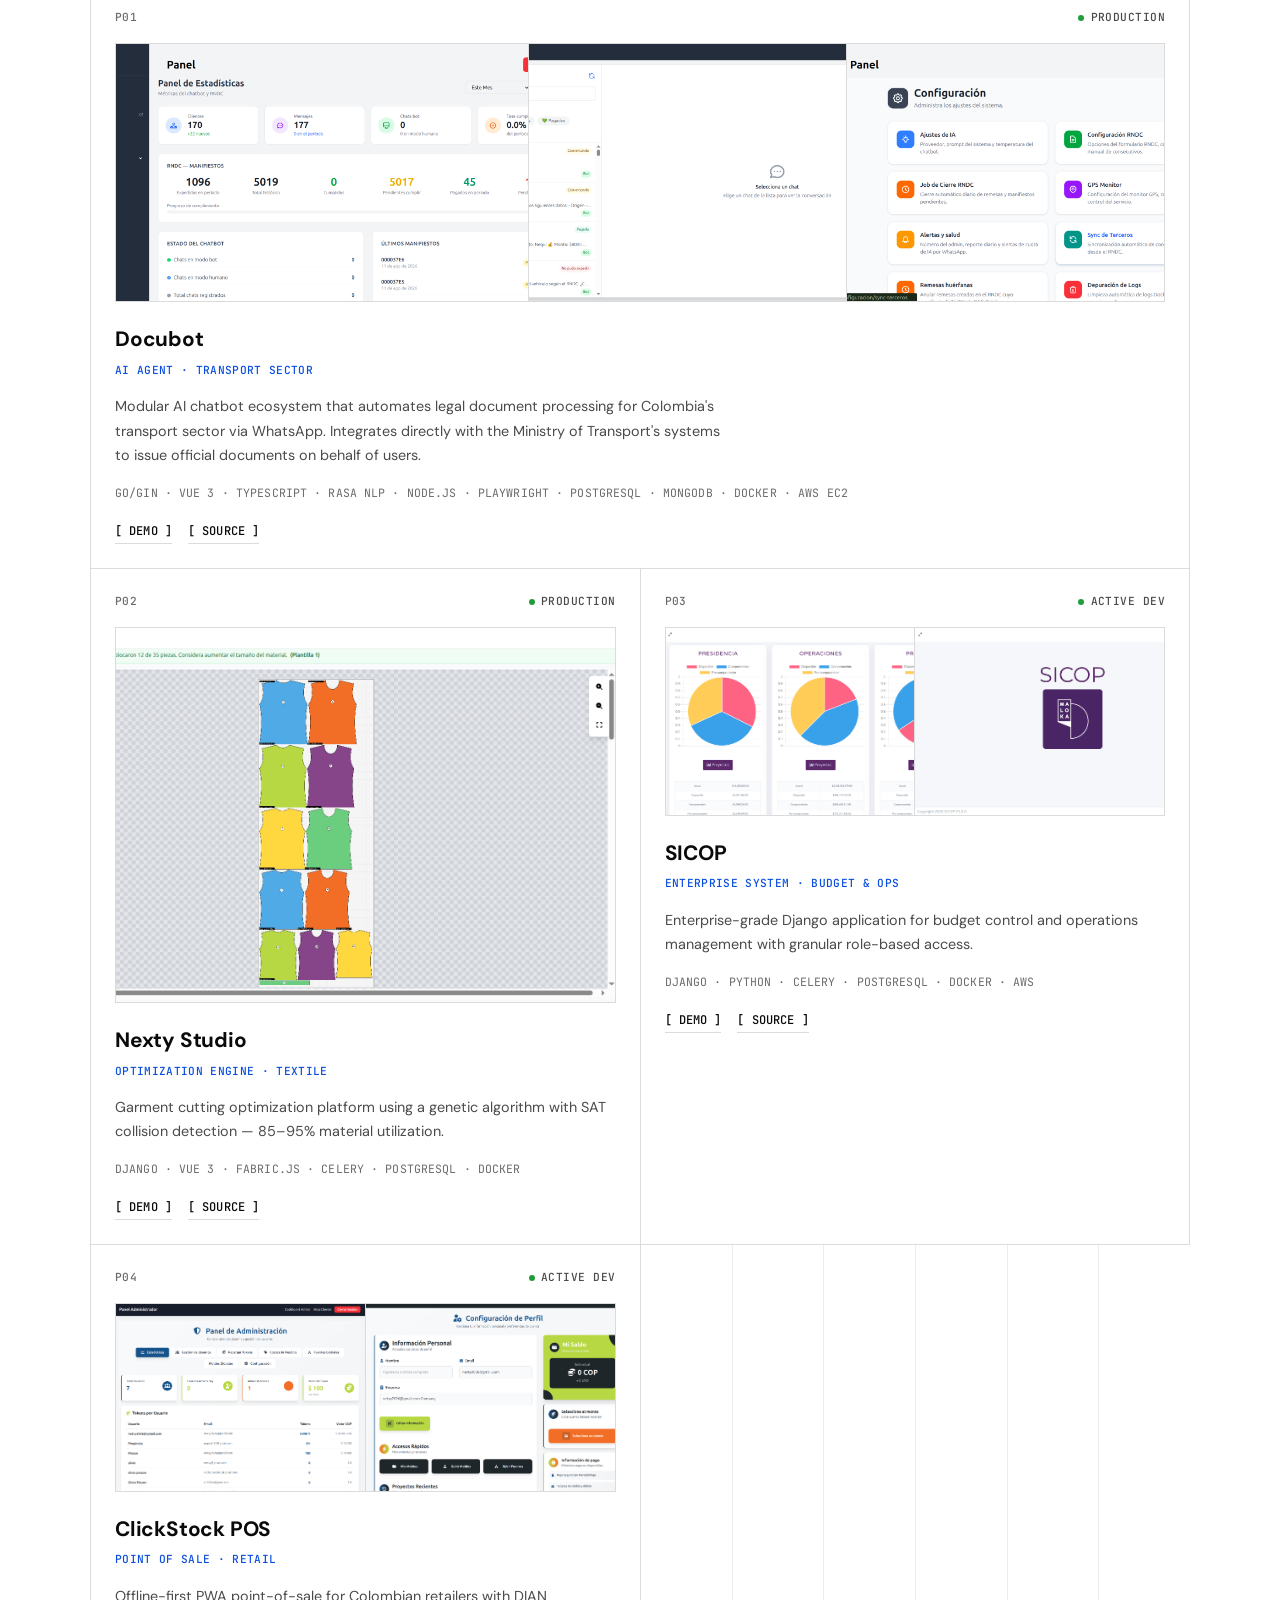
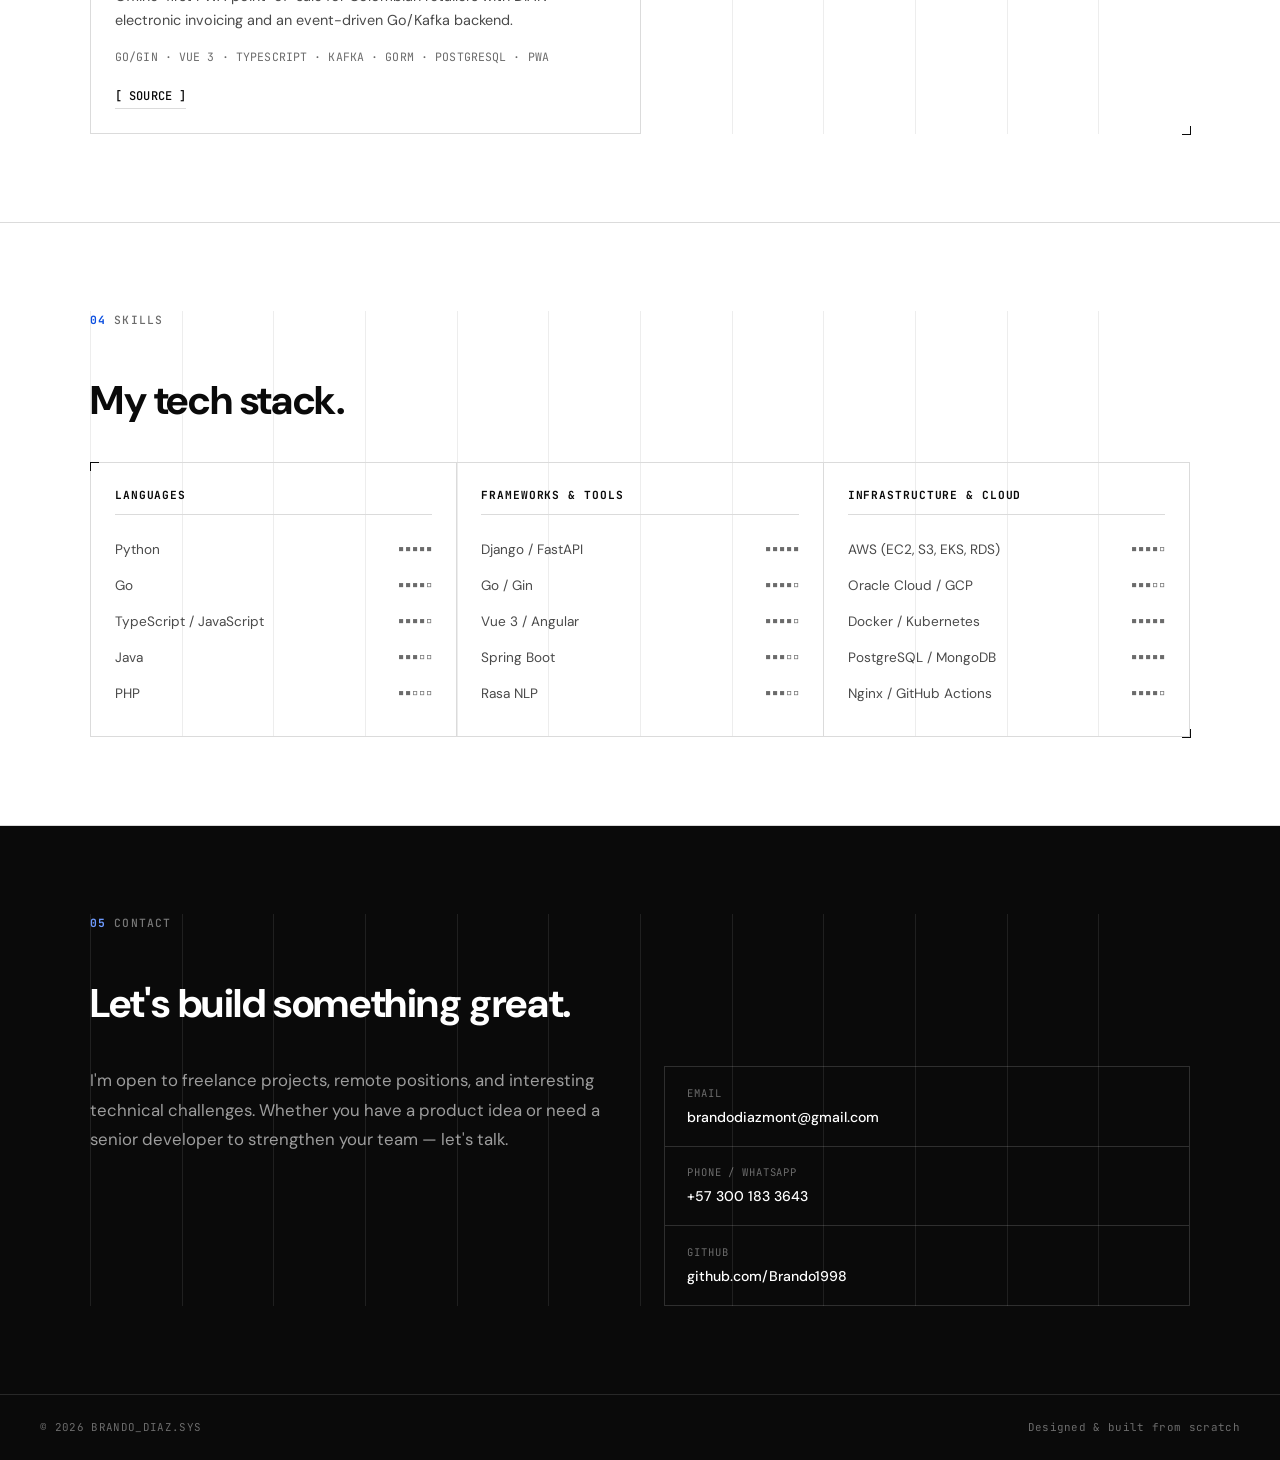
==== commit 0bd199de: "fix: el hero tambien decia "4+ years" Tercer sitio con la cifra vieja, despues de la seccion Acerca " ====
--- a/index.html
+++ b/index.html
@@ -52,8 +52,8 @@
     </p>
     <h1 class="hero-name">Brando Díaz</h1>
     <p class="hero-desc">
-      <span class="en">I build scalable systems and intelligent applications — from AI-powered chatbots to cutting-edge optimization engines. 4+ years shipping real products for real industries.</span>
-      <span class="es">Construyo sistemas escalables y aplicaciones inteligentes — desde chatbots con IA hasta motores de optimización avanzada. Más de 4 años entregando productos reales para industrias reales.</span>
+      <span class="en">I build scalable systems and intelligent applications — from AI-powered chatbots to cutting-edge optimization engines. 5 years shipping real products for real industries.</span>
+      <span class="es">Construyo sistemas escalables y aplicaciones inteligentes — desde chatbots con IA hasta motores de optimización avanzada. 5 años entregando productos reales para industrias reales.</span>
     </p>
     <div class="hero-ctas">
       <a href="#projects" class="btn-primary">
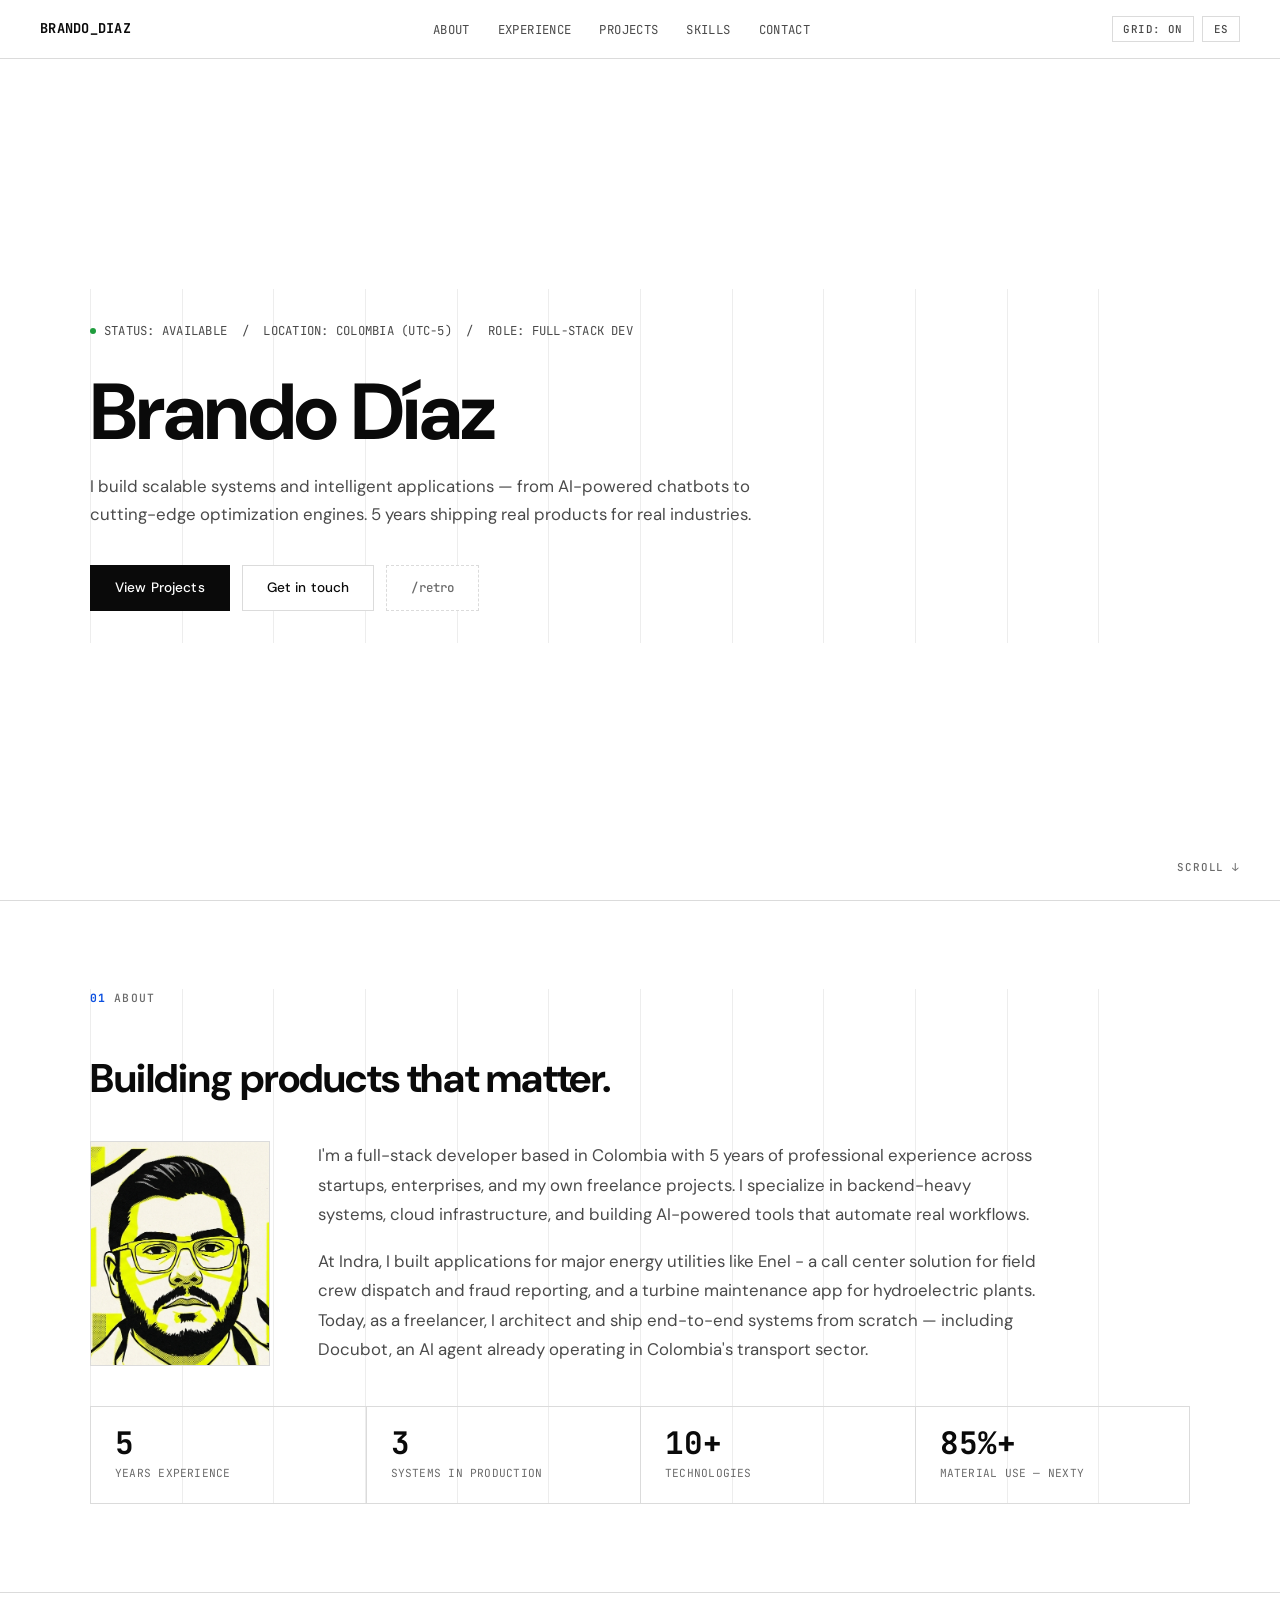
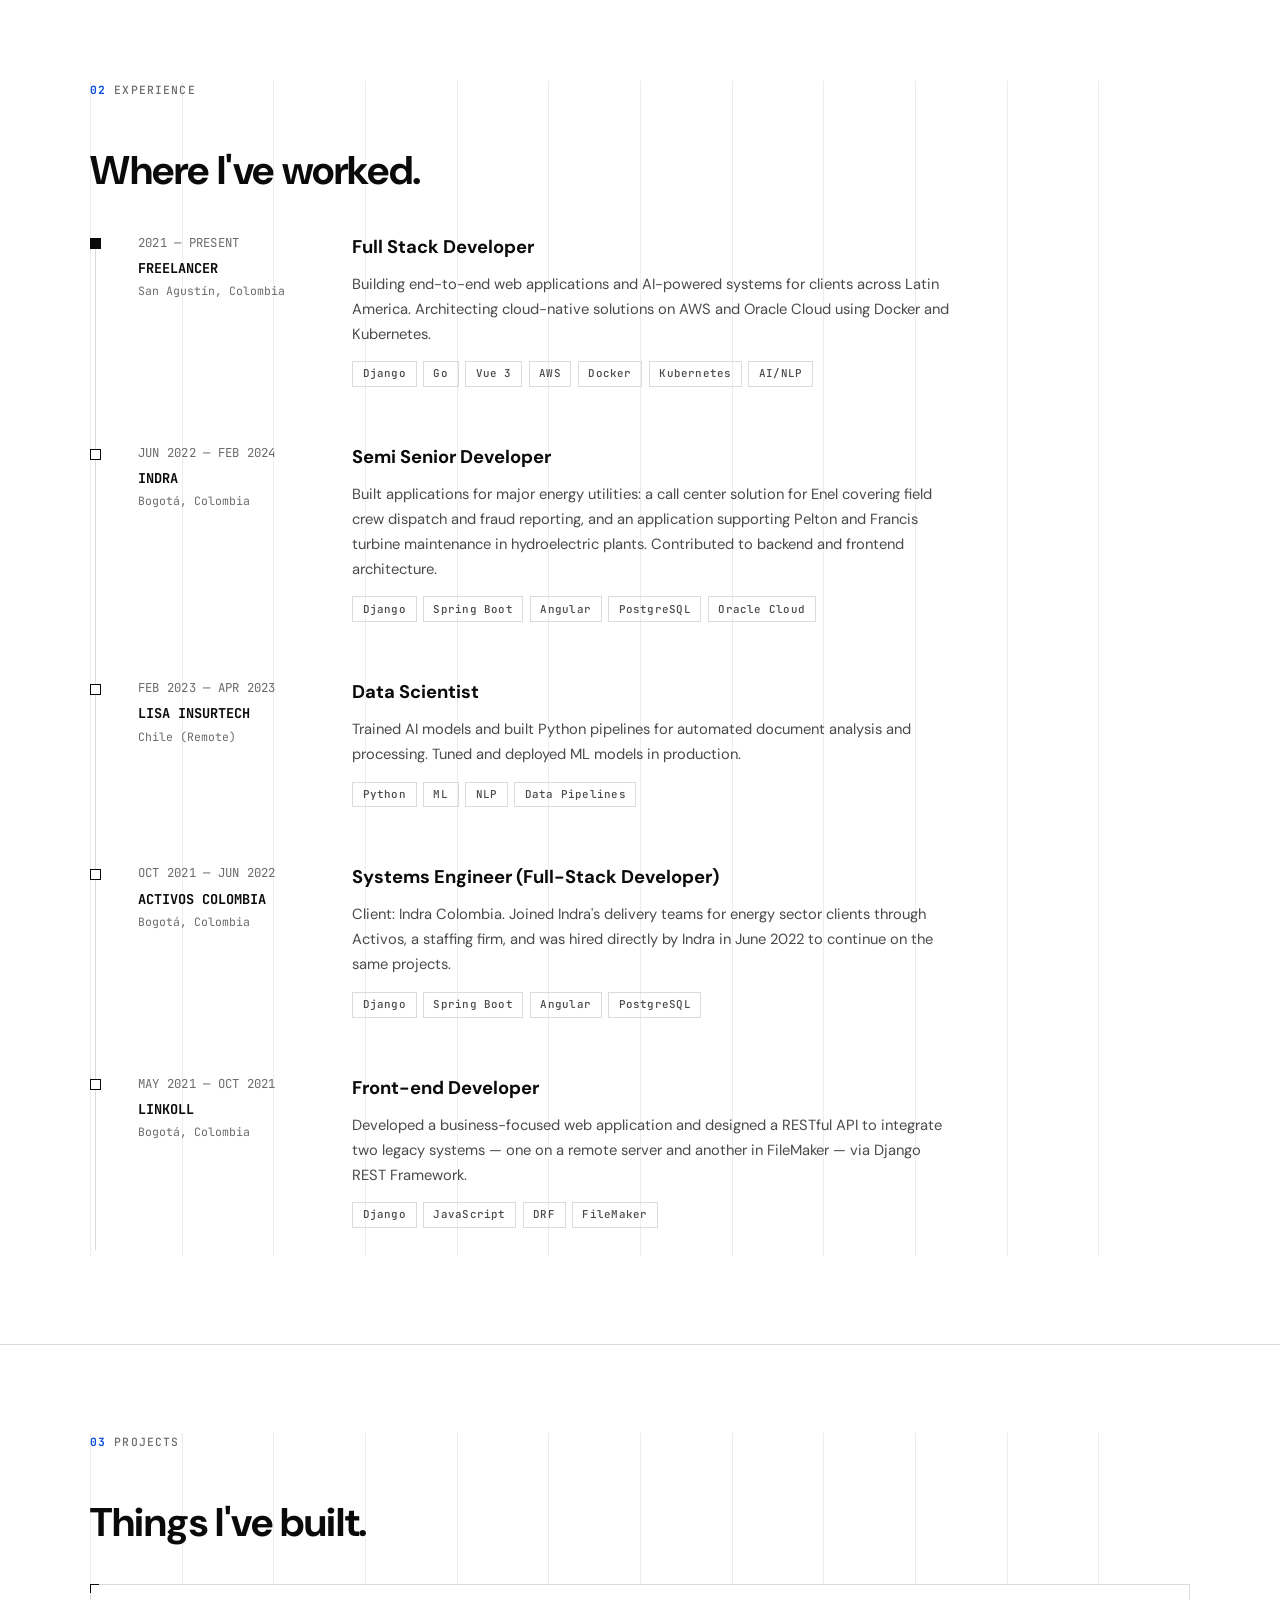
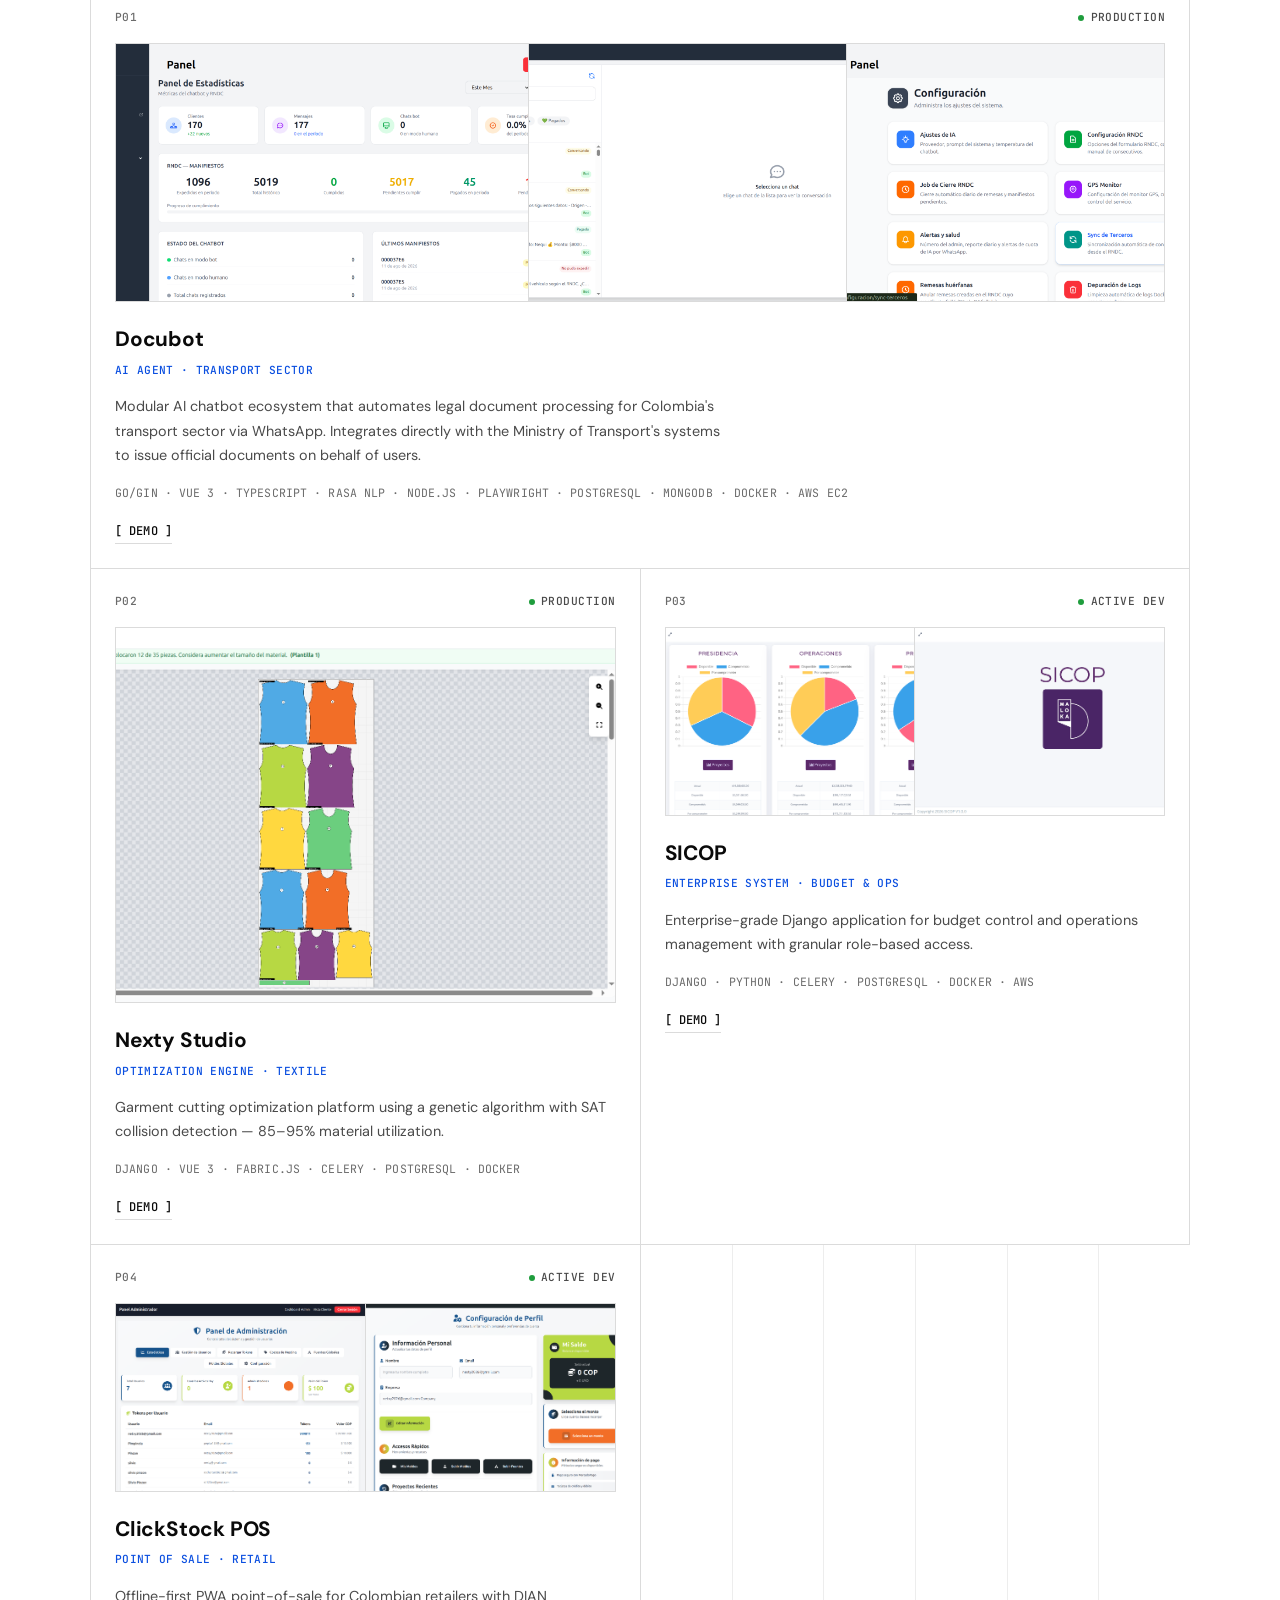
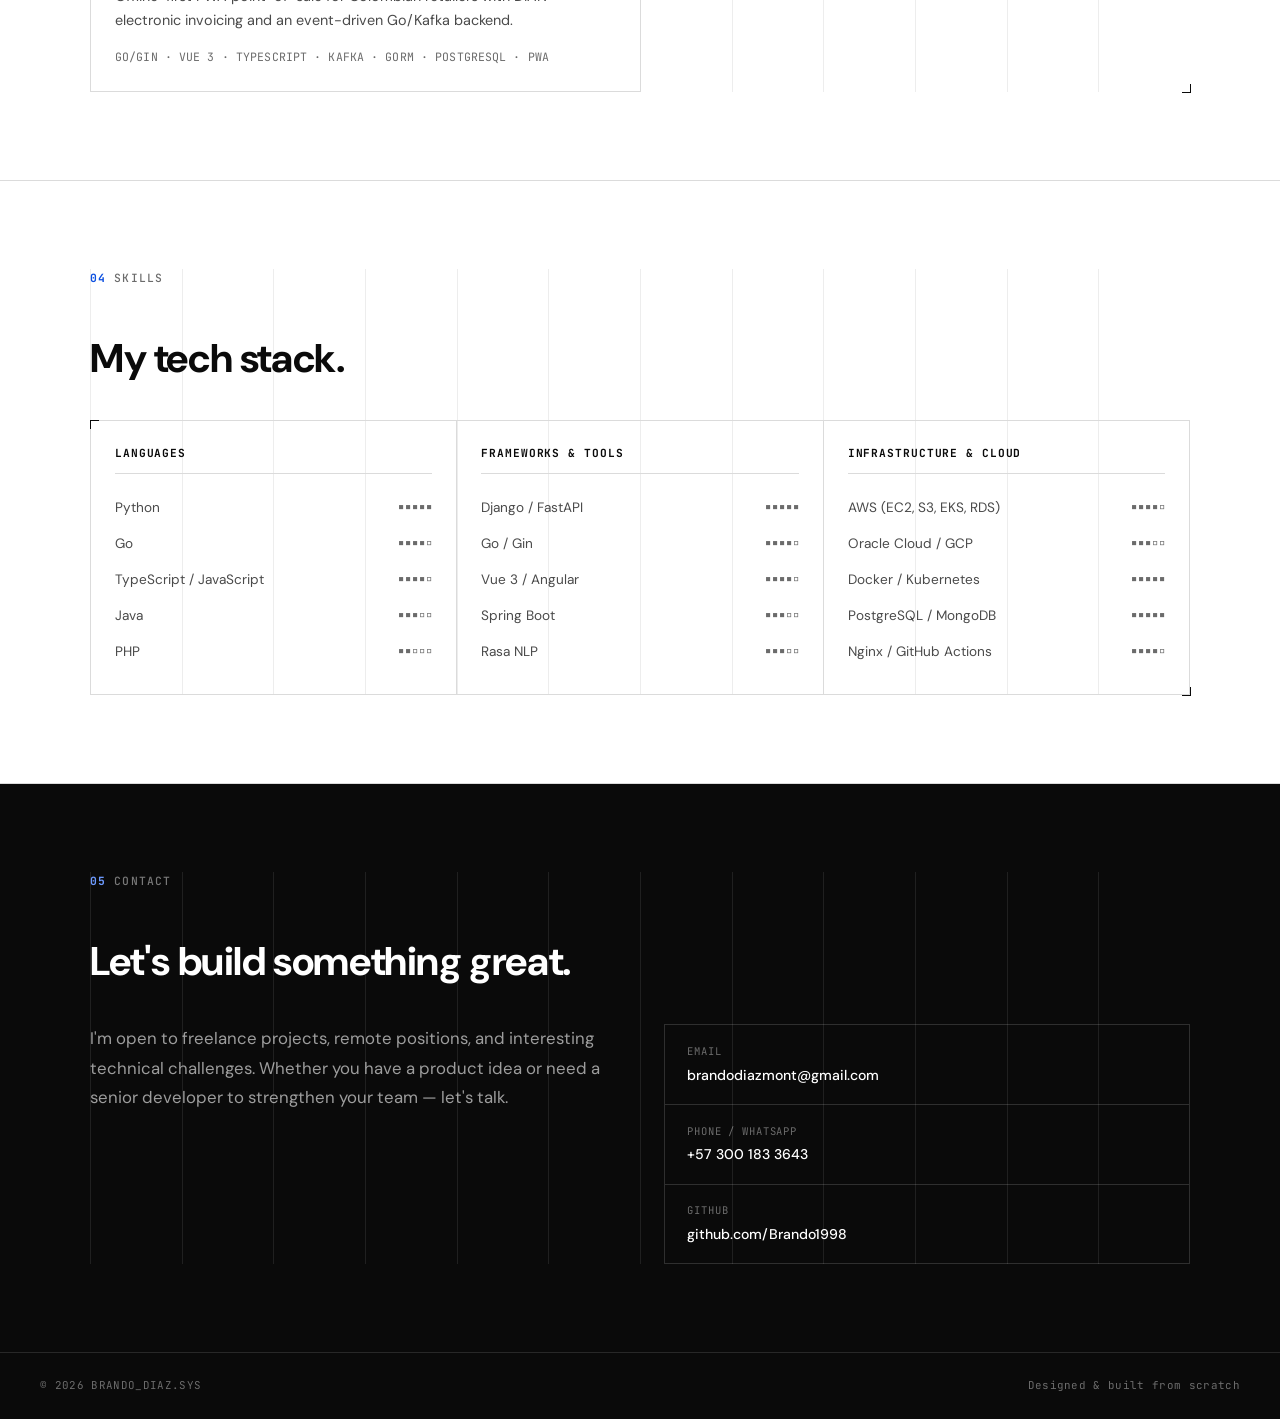
==== commit cb56ccf7: "fix: retirar enlaces a repositorios privados Los cuatro repos enlazados estaban privados y devolvian" ====
--- a/index.html
+++ b/index.html
@@ -261,7 +261,6 @@
         <p class="node-stack">GO/GIN · VUE 3 · TYPESCRIPT · RASA NLP · NODE.JS · PLAYWRIGHT · POSTGRESQL · MONGODB · DOCKER · AWS EC2</p>
         <div class="node-links">
           <a href="https://sotranscolombianos.com.co/chat" target="_blank" rel="noopener" class="node-link"><span class="en">[ DEMO ]</span><span class="es">[ VER EN VIVO ]</span></a>
-          <a href="https://github.com/Brando1998/Docubot" target="_blank" rel="noopener" class="node-link">[ SOURCE ]</a>
         </div>
       </article>
 
@@ -282,7 +281,6 @@
         <p class="node-stack">DJANGO · VUE 3 · FABRIC.JS · CELERY · POSTGRESQL · DOCKER</p>
         <div class="node-links">
           <a href="https://nexty.my/" target="_blank" rel="noopener" class="node-link"><span class="en">[ DEMO ]</span><span class="es">[ VER EN VIVO ]</span></a>
-          <a href="https://github.com/Brando1998/nesting-app" target="_blank" rel="noopener" class="node-link">[ SOURCE ]</a>
         </div>
       </article>
 
@@ -304,7 +302,6 @@
         <p class="node-stack">DJANGO · PYTHON · CELERY · POSTGRESQL · DOCKER · AWS</p>
         <div class="node-links">
           <a href="https://presupuesto.maloka.org/es/" target="_blank" rel="noopener" class="node-link"><span class="en">[ DEMO ]</span><span class="es">[ VER EN VIVO ]</span></a>
-          <a href="https://github.com/Brando1998/maloka-sicop-me" target="_blank" rel="noopener" class="node-link">[ SOURCE ]</a>
         </div>
       </article>
 
@@ -324,9 +321,6 @@
         <p class="node-desc en">Offline-first PWA point-of-sale for Colombian retailers with DIAN electronic invoicing and an event-driven Go/Kafka backend.</p>
         <p class="node-desc es">PWA de punto de venta offline-first para comercios colombianos con facturación electrónica DIAN y backend Go/Kafka orientado a eventos.</p>
         <p class="node-stack">GO/GIN · VUE 3 · TYPESCRIPT · KAFKA · GORM · POSTGRESQL · PWA</p>
-        <div class="node-links">
-          <a href="https://github.com/Brando1998/pos" target="_blank" rel="noopener" class="node-link">[ SOURCE ]</a>
-        </div>
       </article>
 
     </div>
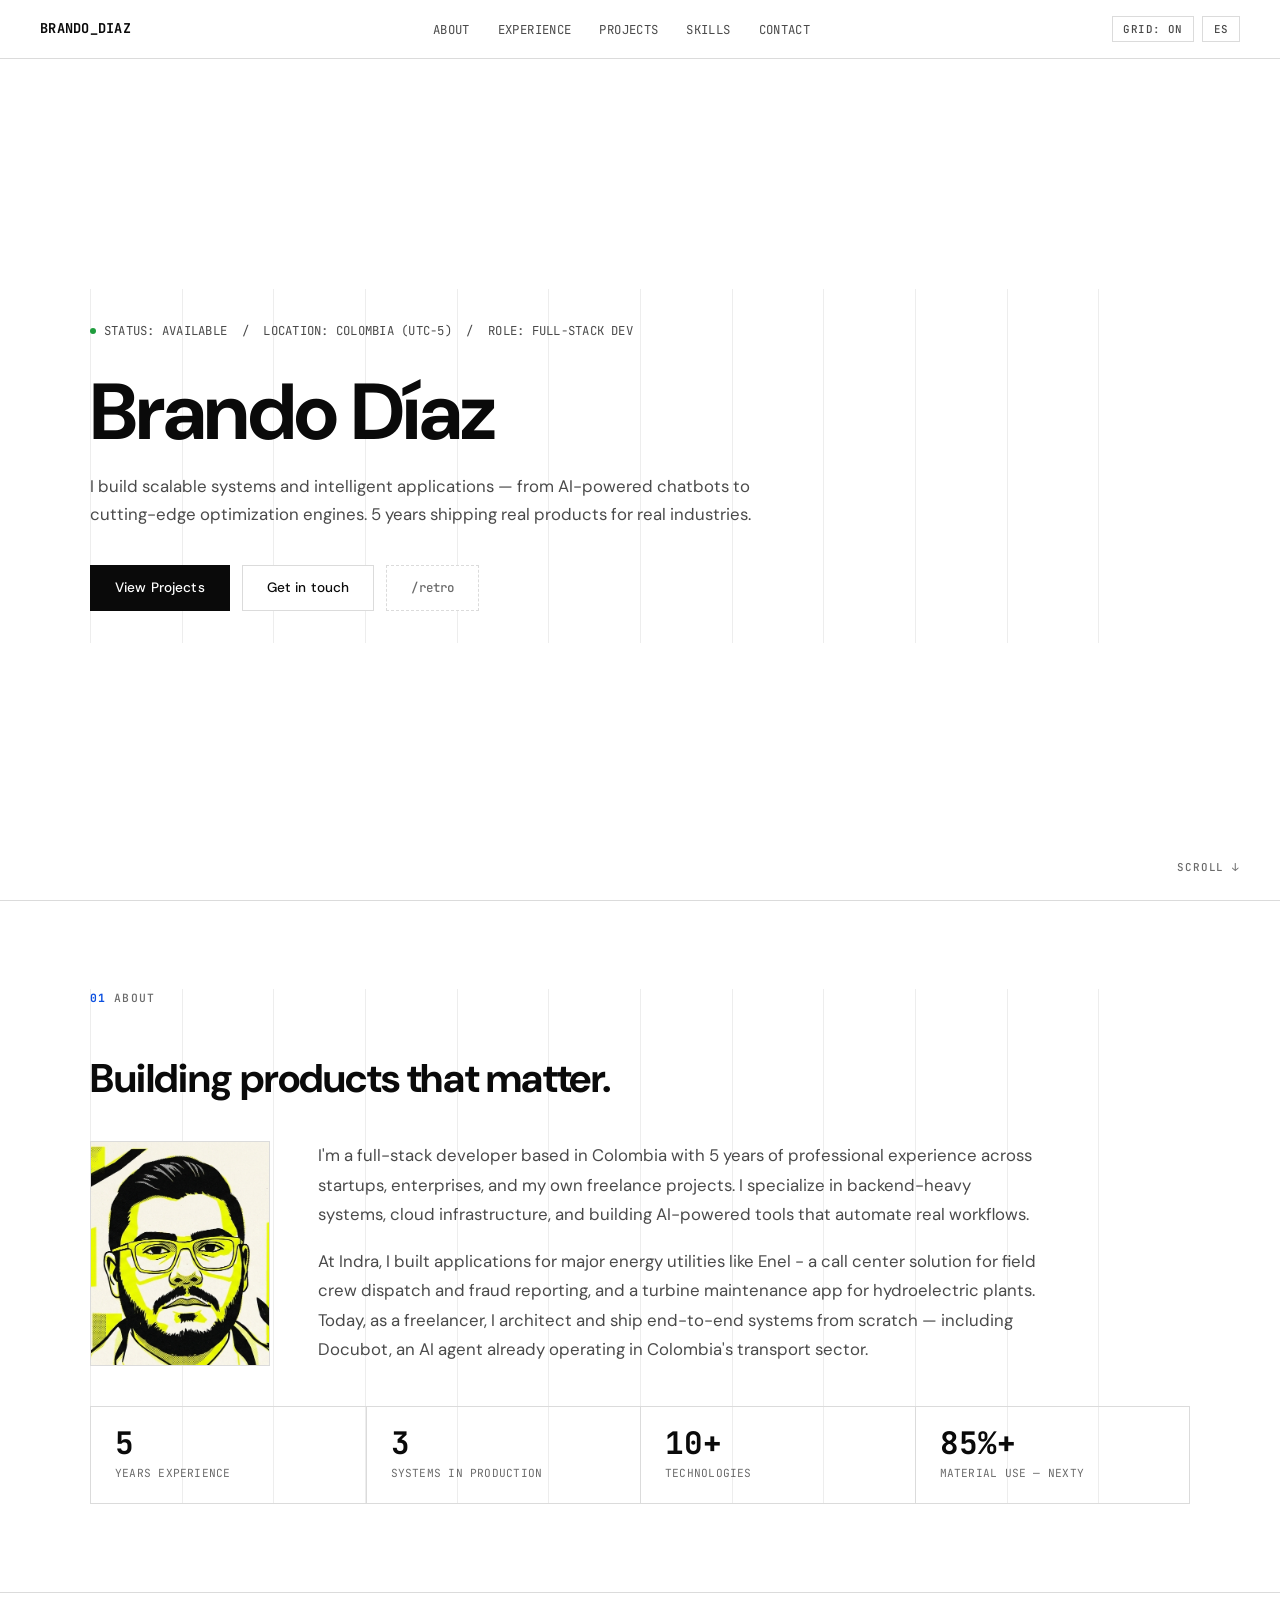
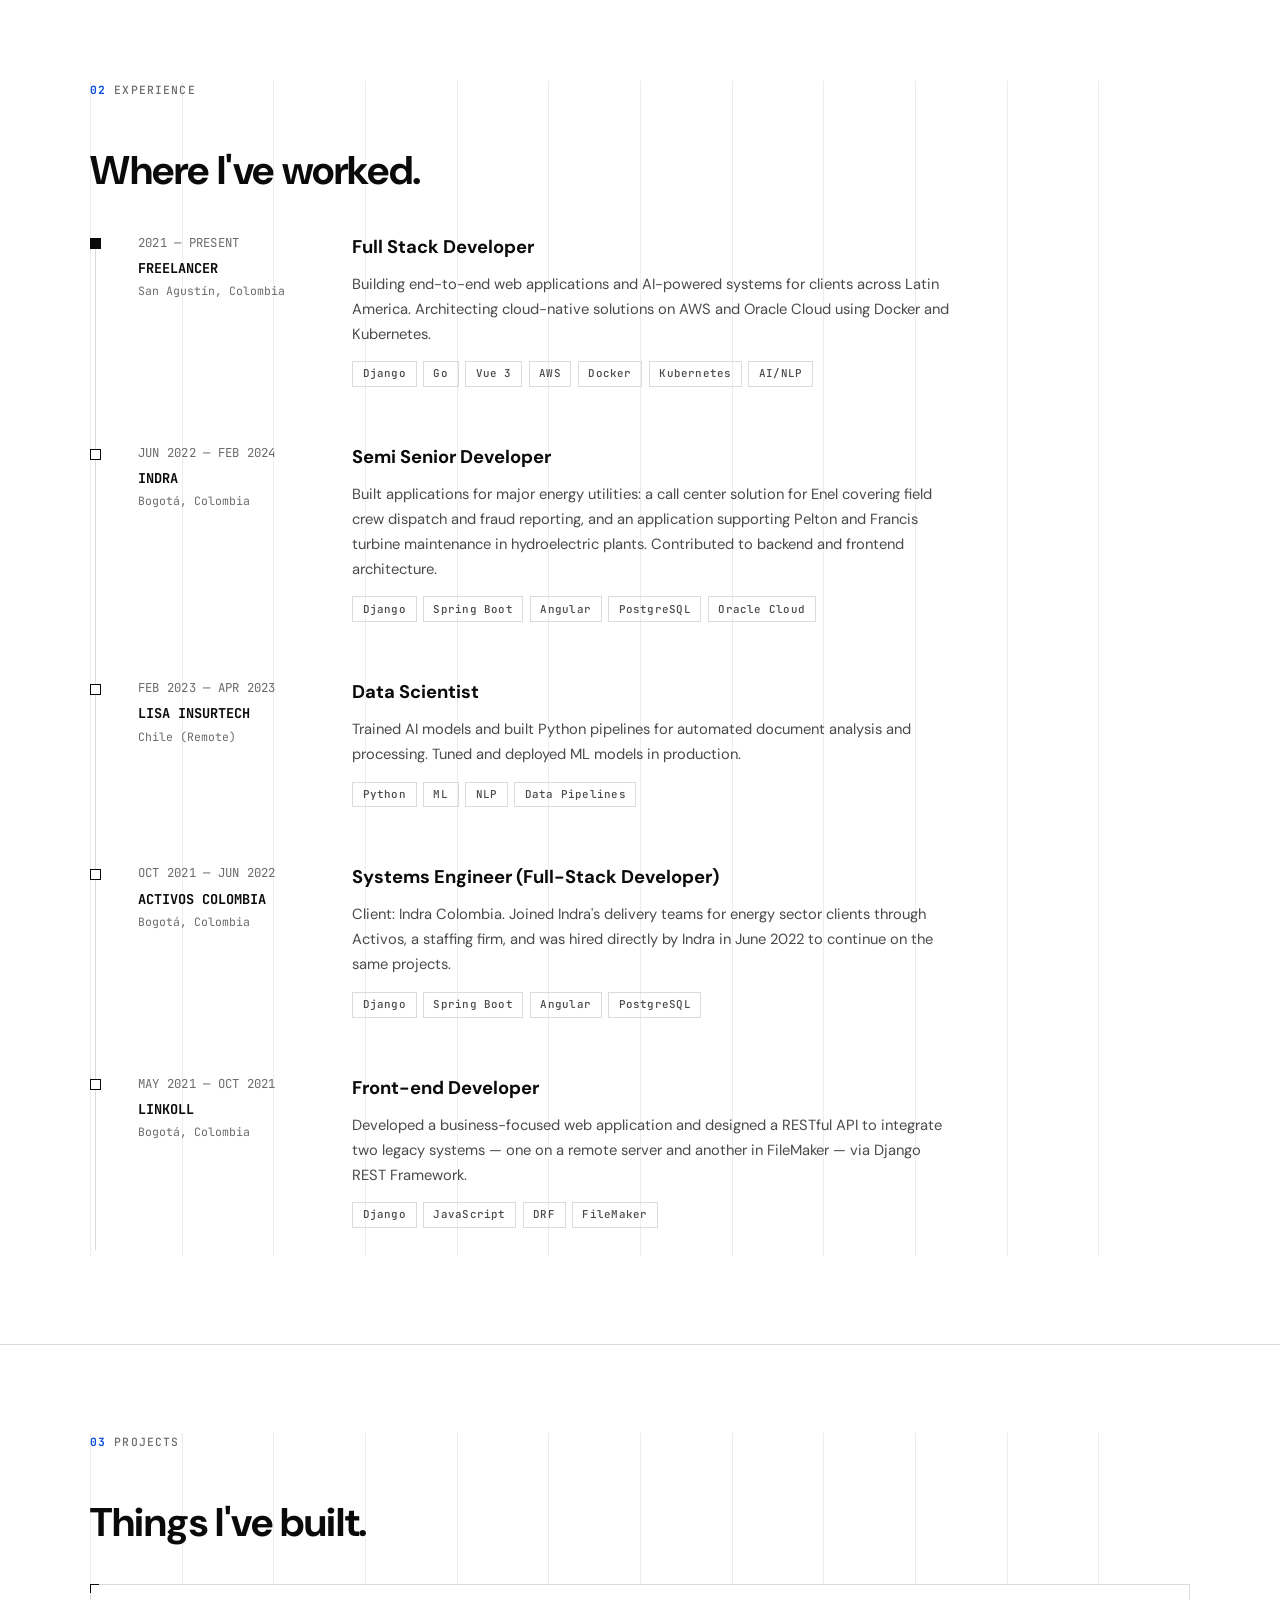
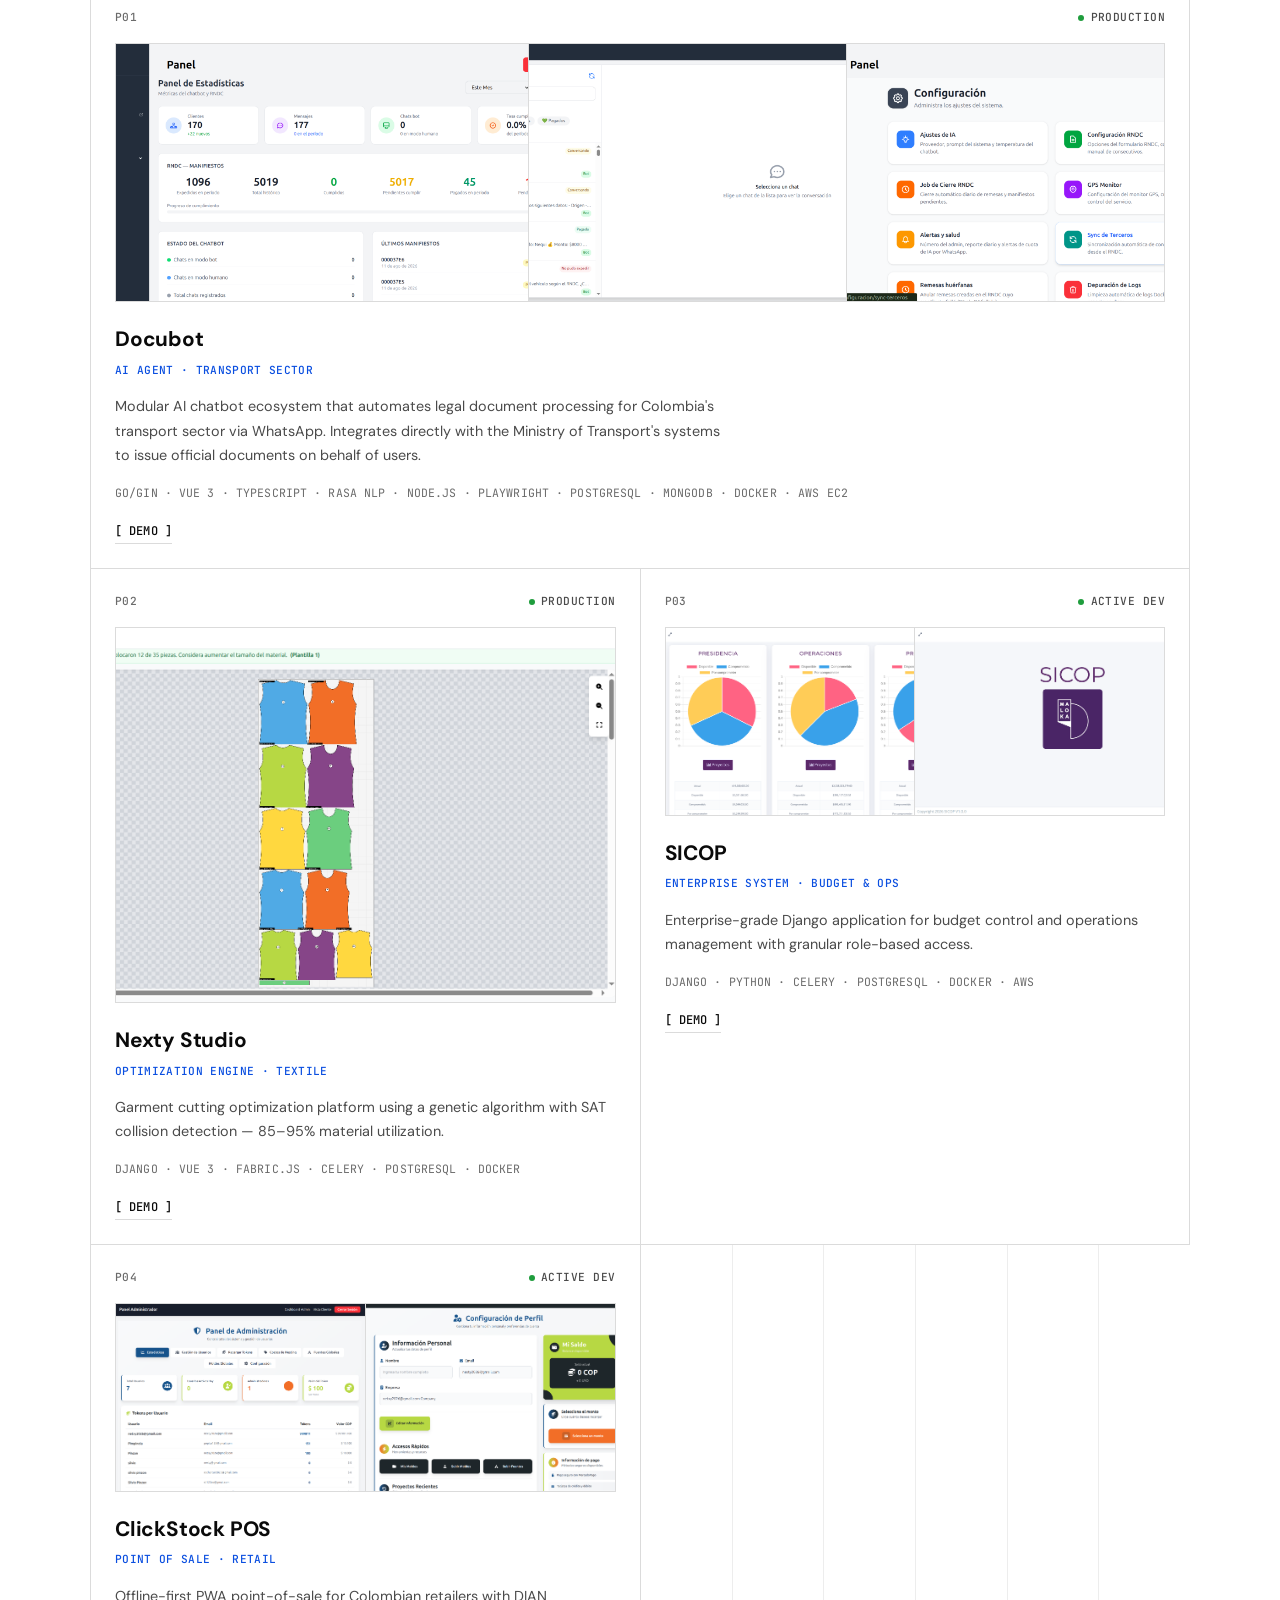
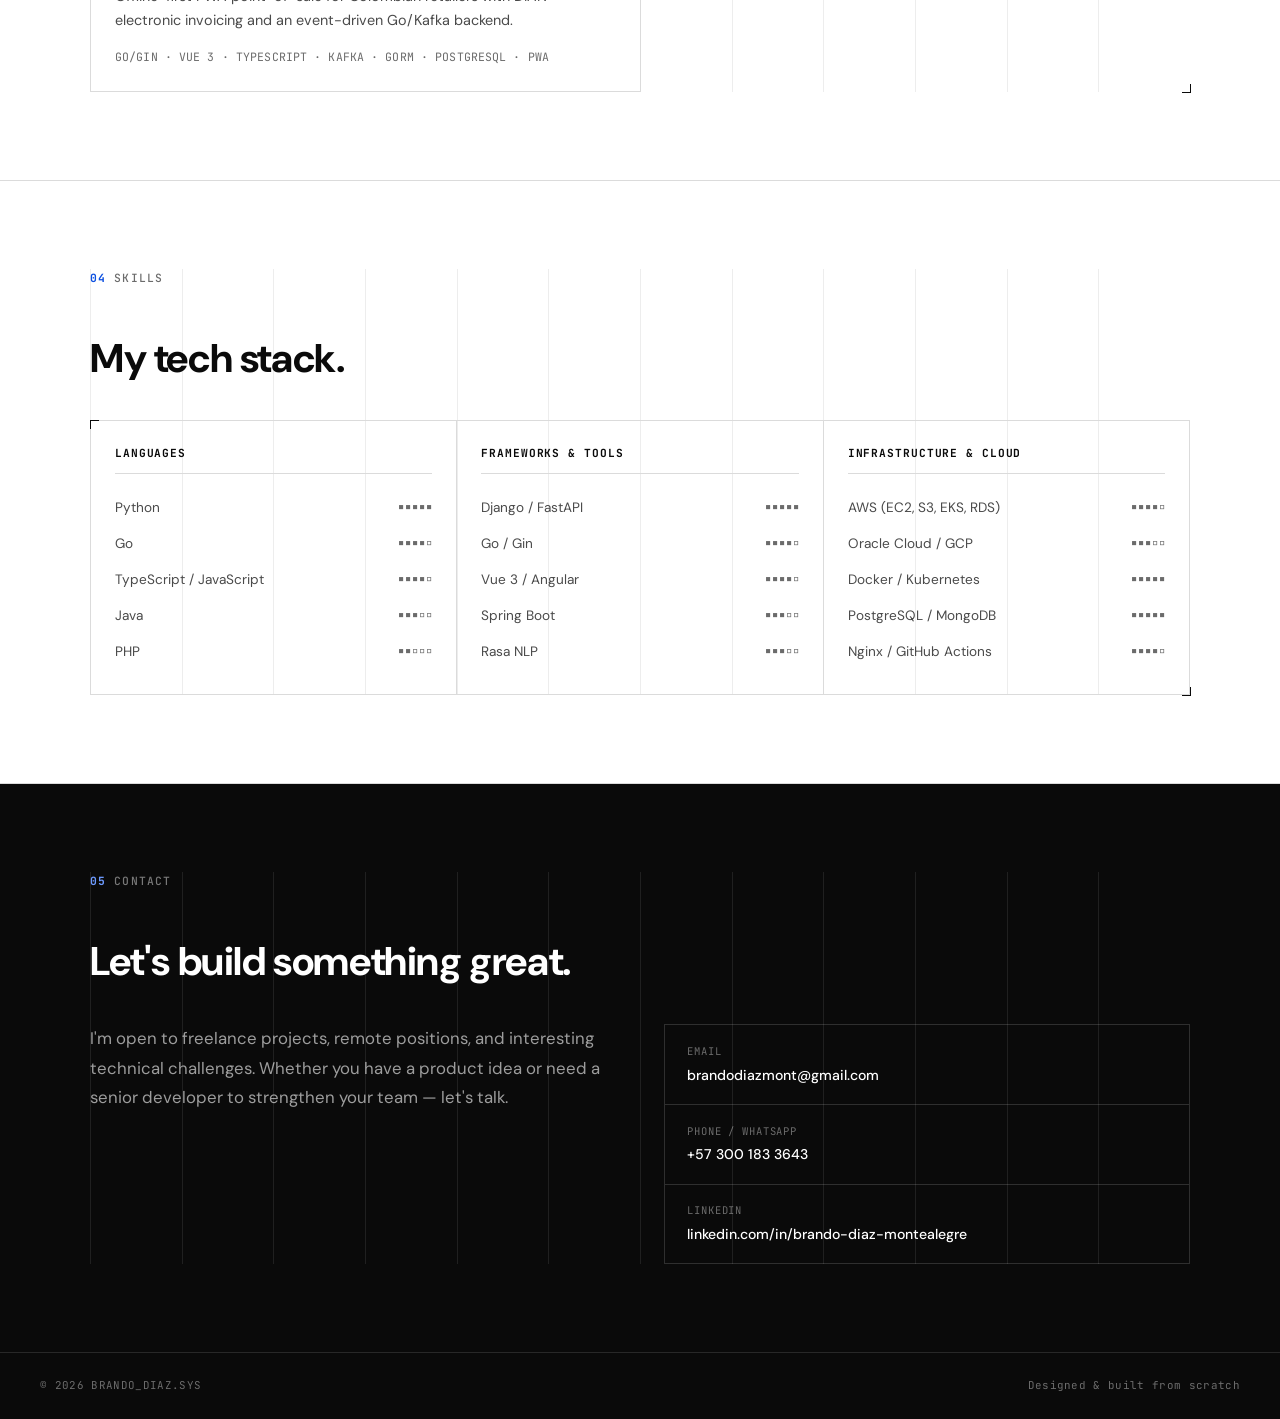
==== commit 90524047: "fix: cambiar enlaces de GitHub por LinkedIn El perfil de GitHub existe pero sus unicos repos publico" ====
--- a/index.html
+++ b/index.html
@@ -400,10 +400,10 @@
           </div>
           <div class="contact-link-status"></div>
         </a>
-        <a href="https://github.com/Brando1998" target="_blank" rel="noopener" class="contact-link" data-confirm-en="Opening GitHub..." data-confirm-es="Abriendo GitHub...">
+        <a href="https://www.linkedin.com/in/brando-diaz-montealegre" target="_blank" rel="noopener" class="contact-link" data-confirm-en="Opening LinkedIn..." data-confirm-es="Abriendo LinkedIn...">
           <div>
-            <div class="contact-link-label">GitHub</div>
-            <div class="contact-link-val">github.com/Brando1998</div>
+            <div class="contact-link-label">LinkedIn</div>
+            <div class="contact-link-val">linkedin.com/in/brando-diaz-montealegre</div>
           </div>
           <div class="contact-link-status"></div>
         </a>
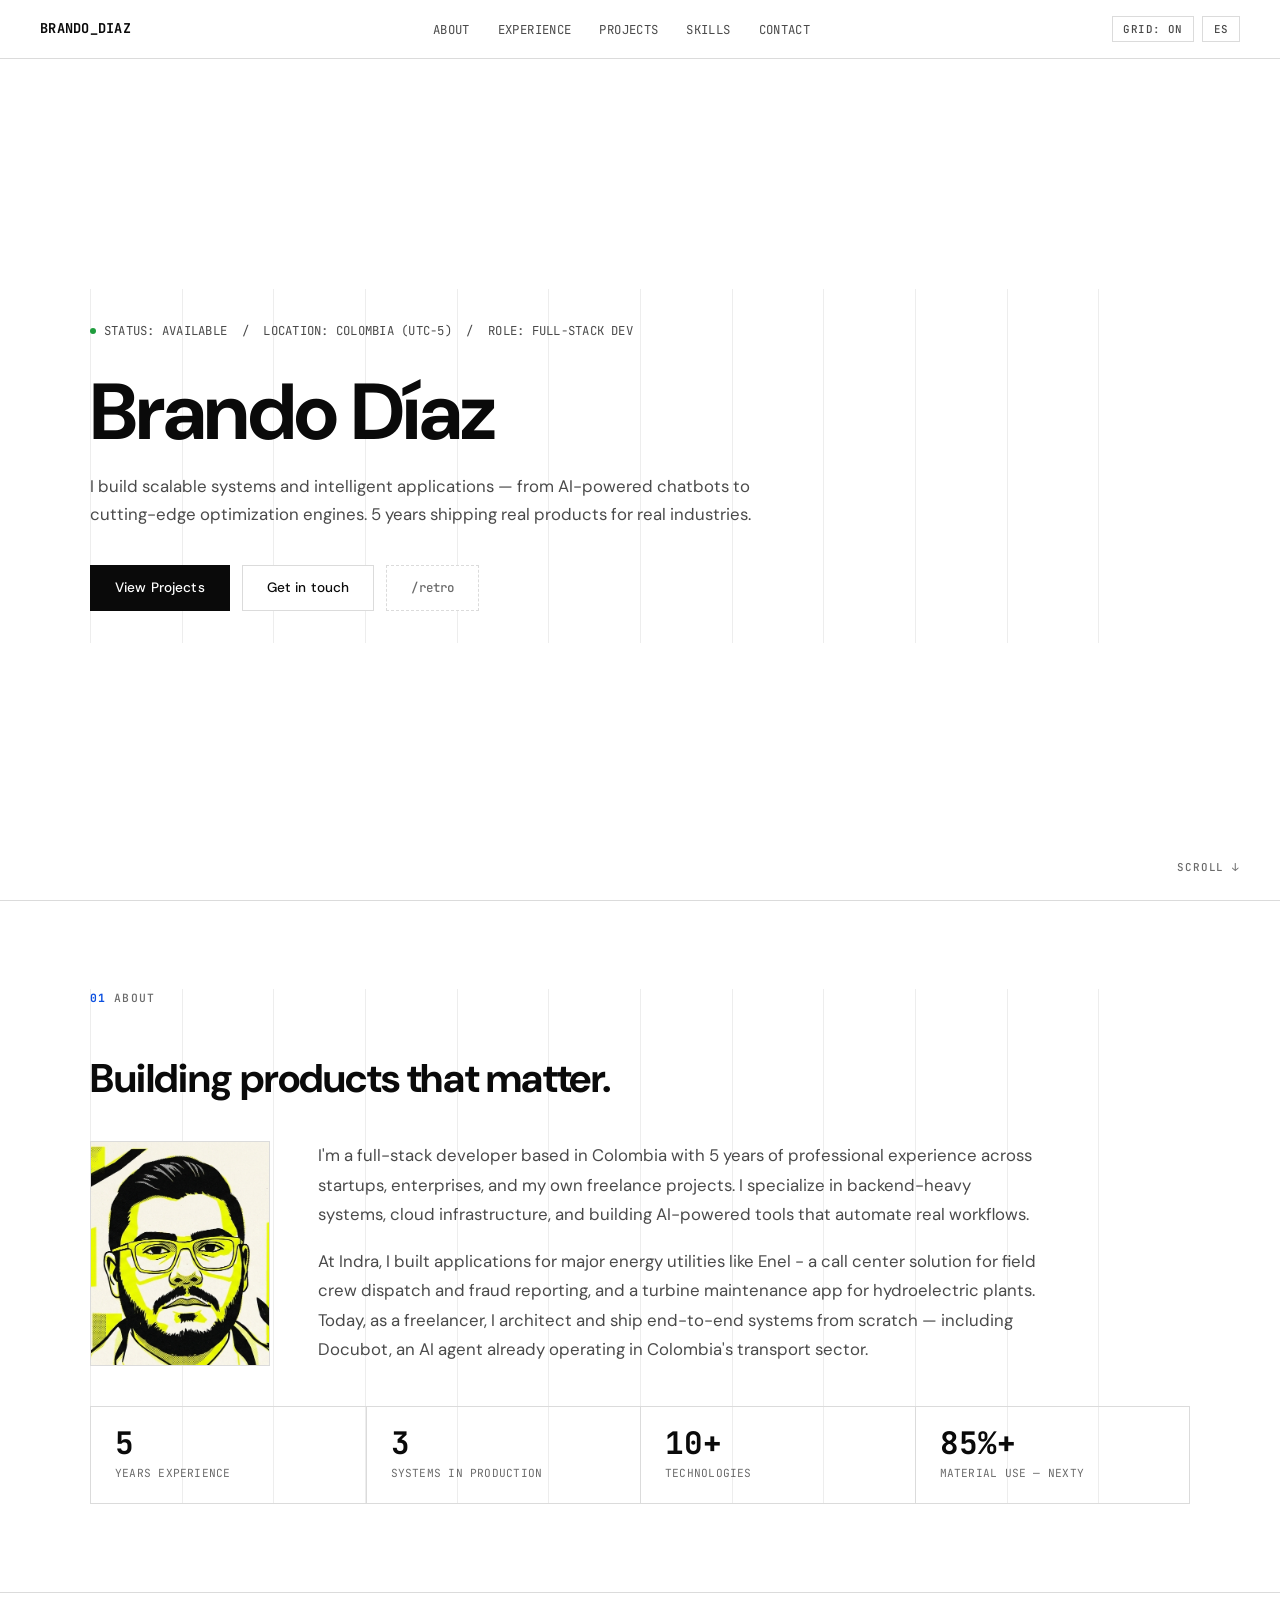
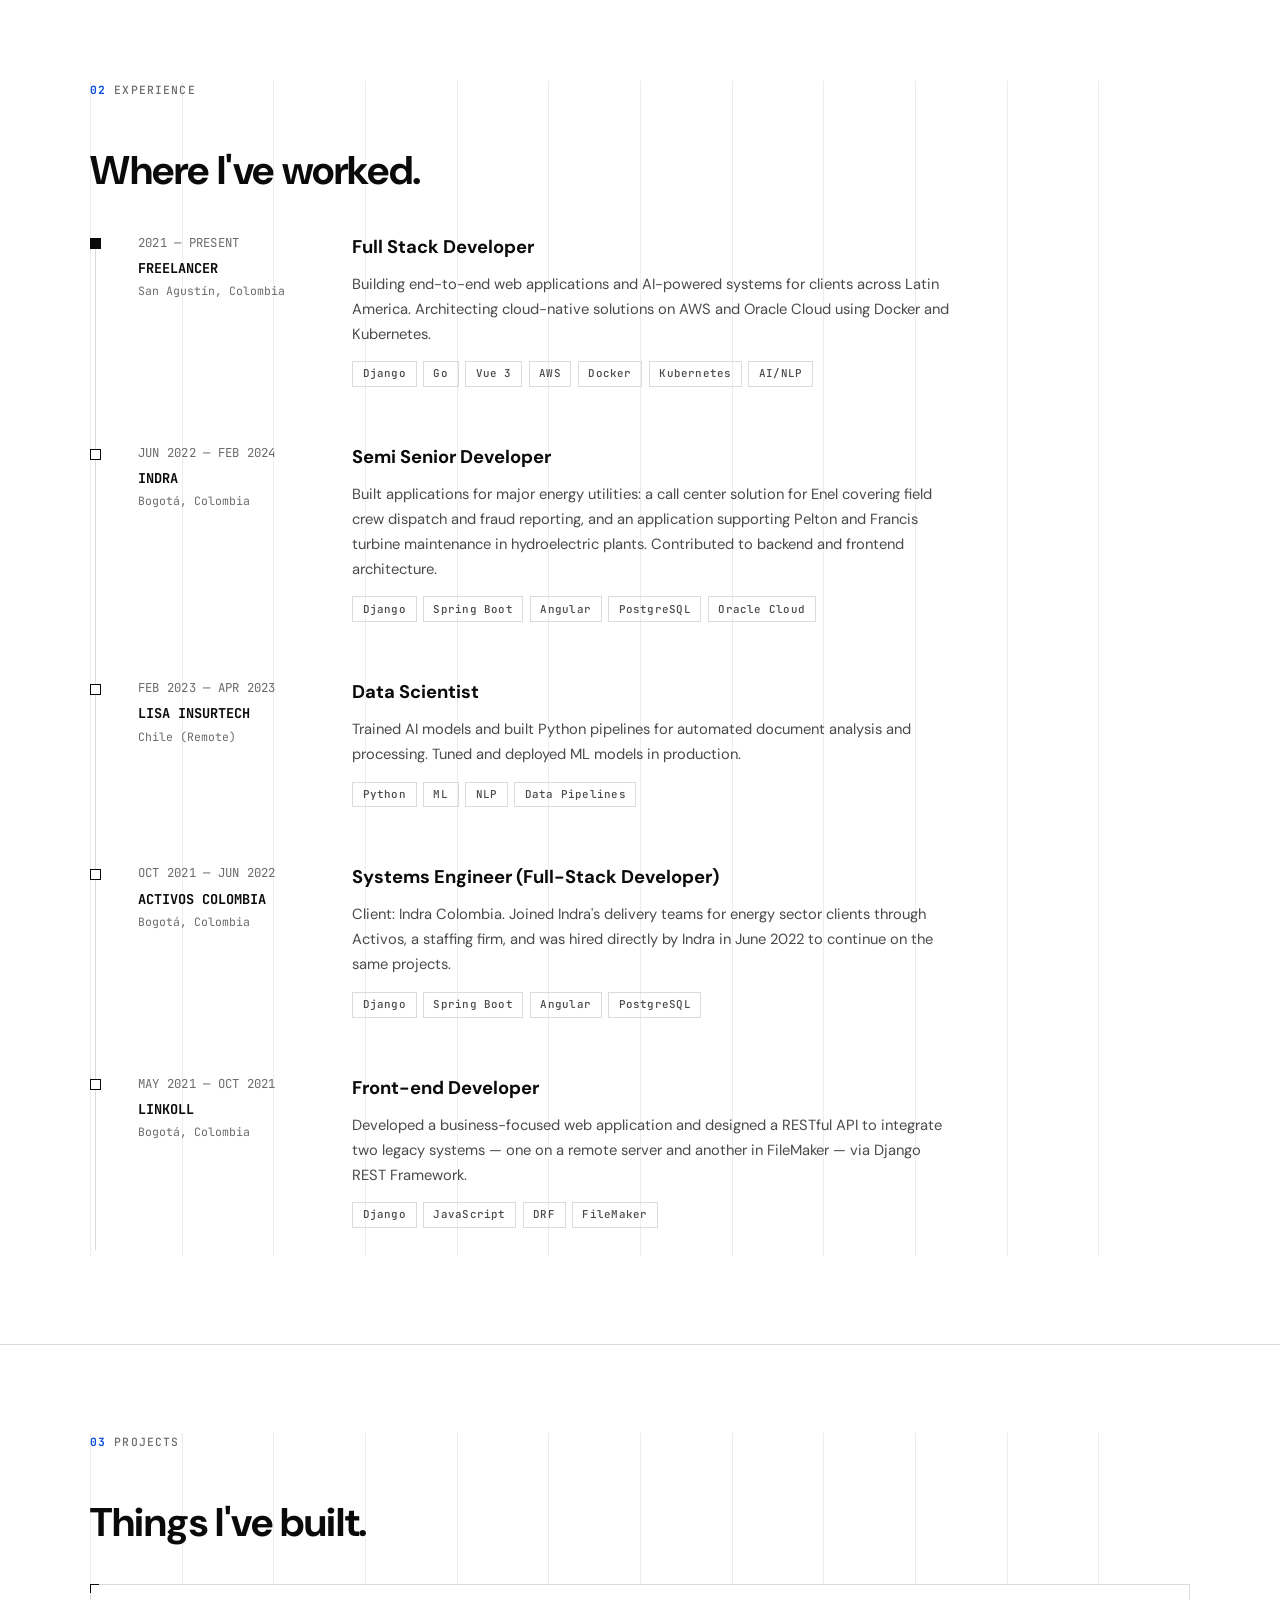
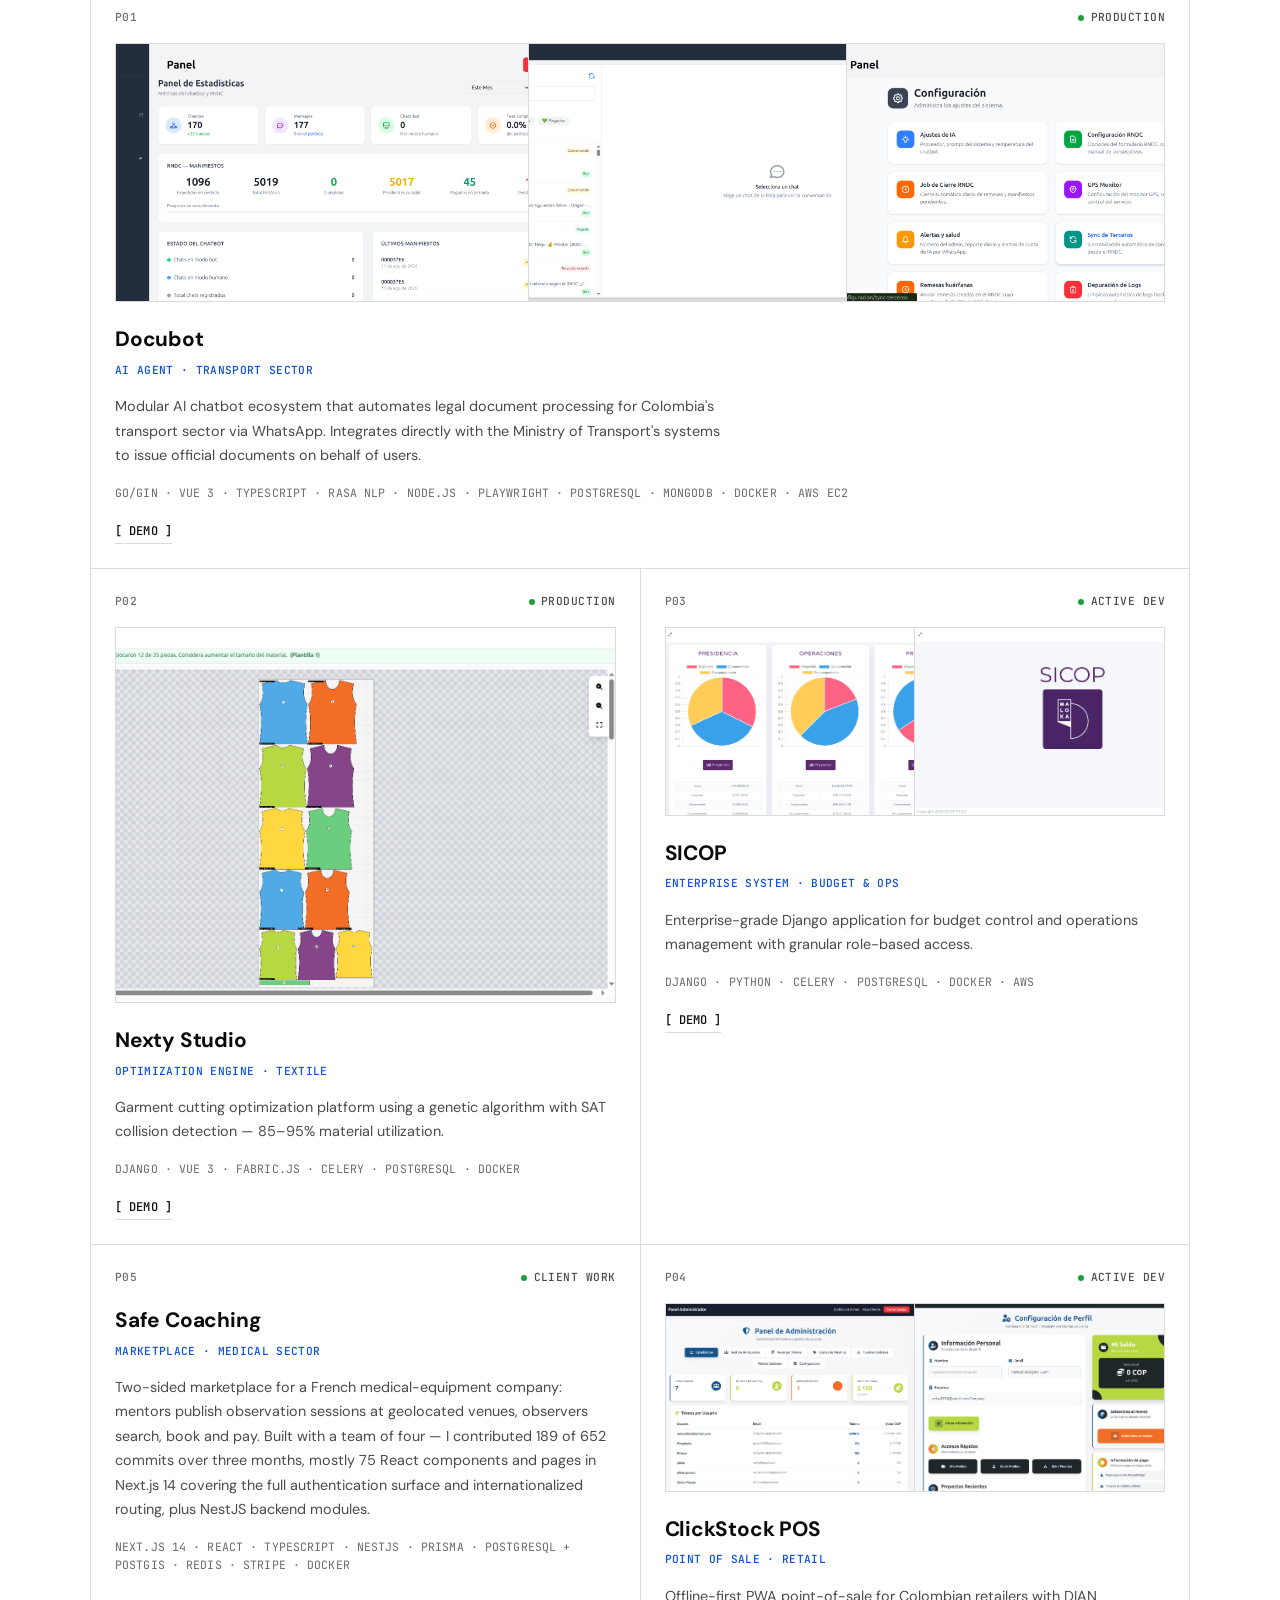
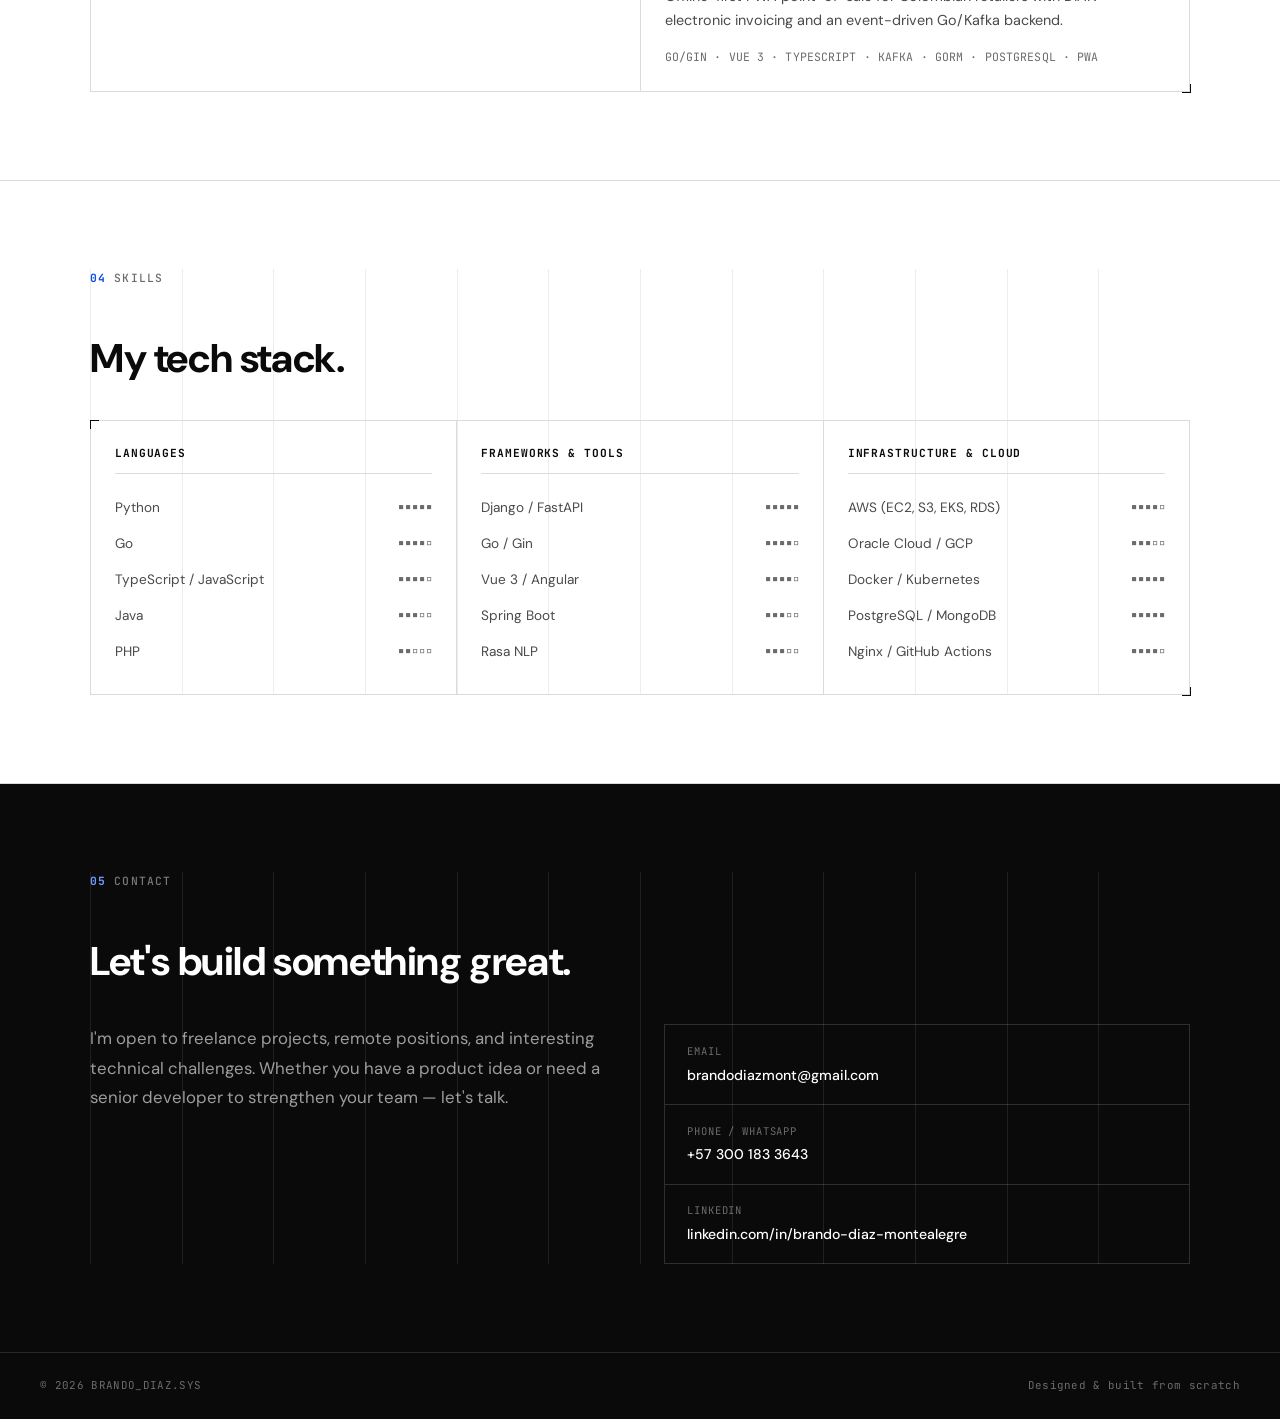
==== commit 2cd866f0: "feat: anadir Safe Coaching a proyectos Marketplace de dos caras para una empresa francesa de equipos" ====
--- a/index.html
+++ b/index.html
@@ -305,6 +305,20 @@
         </div>
       </article>
 
+      <!-- Safe Coaching -->
+      <article class="node-cell">
+        <header class="node-head">
+          <span class="node-id">P05</span>
+          <span class="node-status"><span class="status-dot"></span><span class="en">CLIENT WORK</span><span class="es">TRABAJO DE CLIENTE</span></span>
+        </header>
+        <h3 class="node-title">Safe Coaching</h3>
+        <p class="node-subtitle en">Marketplace &middot; Medical Sector</p>
+        <p class="node-subtitle es">Marketplace &middot; Sector M&eacute;dico</p>
+        <p class="node-desc en">Two-sided marketplace for a French medical-equipment company: mentors publish observation sessions at geolocated venues, observers search, book and pay. Built with a team of four &mdash; I contributed 189 of 652 commits over three months, mostly 75 React components and pages in Next.js 14 covering the full authentication surface and internationalized routing, plus NestJS backend modules.</p>
+        <p class="node-desc es">Marketplace de dos caras para una empresa francesa de equipos m&eacute;dicos: los mentores publican sesiones de observaci&oacute;n en sedes geolocalizadas y los observadores buscan, reservan y pagan. Equipo de cuatro &mdash; aport&eacute; 189 de 652 commits en tres meses, sobre todo 75 componentes y p&aacute;ginas React en Next.js 14 con toda la capa de autenticaci&oacute;n e internacionalizaci&oacute;n, m&aacute;s m&oacute;dulos del backend en NestJS.</p>
+        <p class="node-stack">NEXT.JS 14 &middot; REACT &middot; TYPESCRIPT &middot; NESTJS &middot; PRISMA &middot; POSTGRESQL + POSTGIS &middot; REDIS &middot; STRIPE &middot; DOCKER</p>
+      </article>
+
       <!-- ClickStock POS -->
       <article class="node-cell">
         <header class="node-head">
